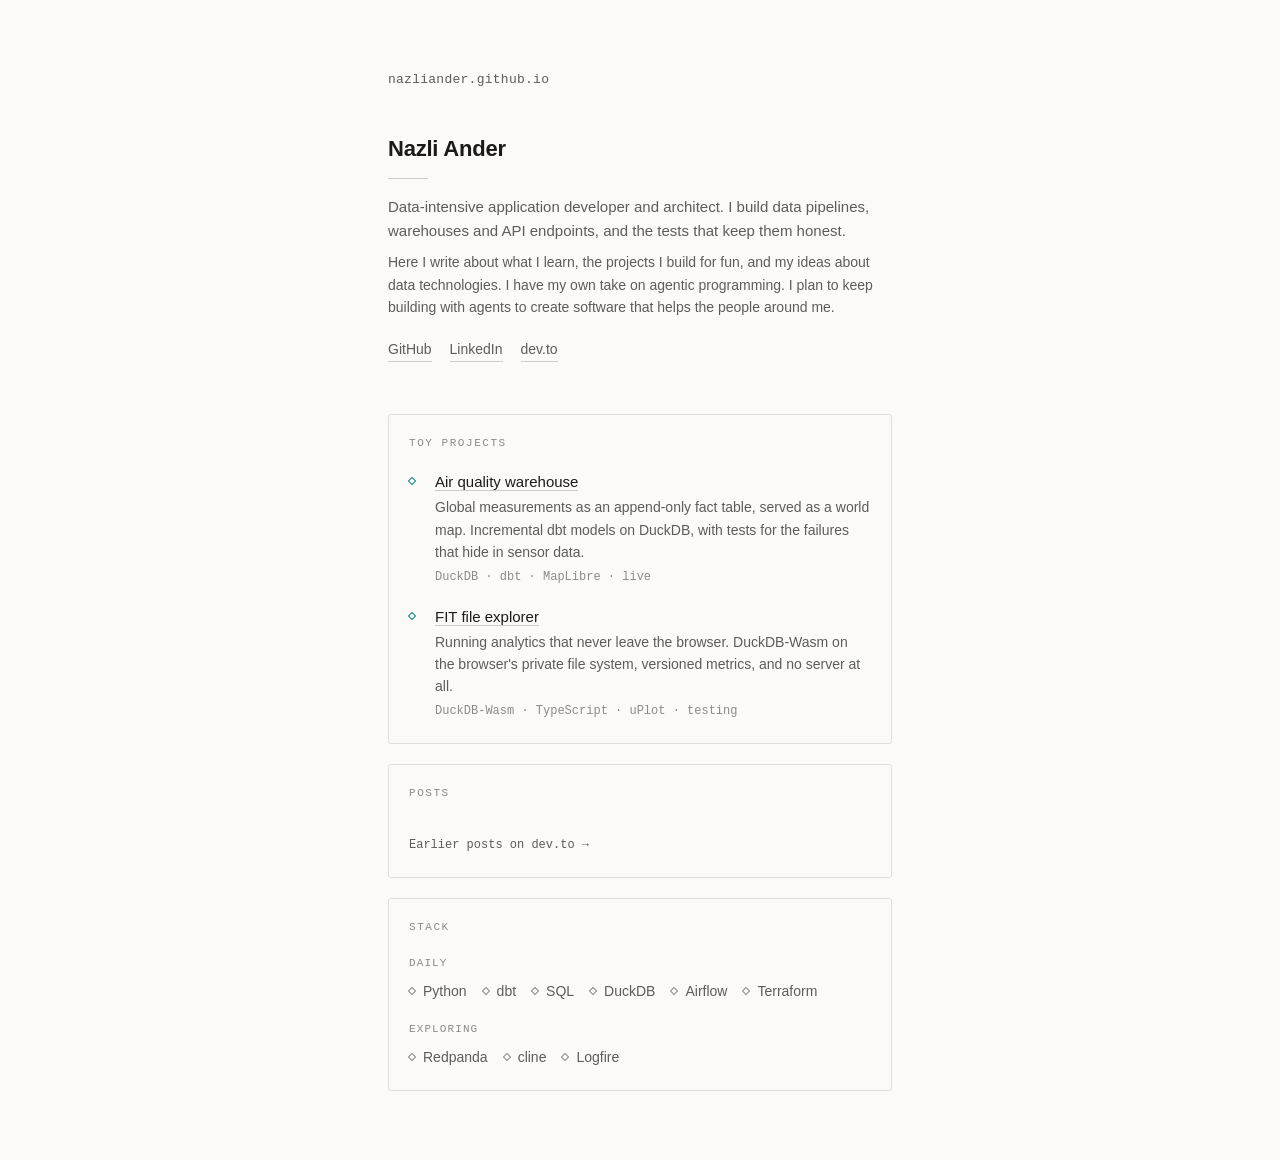
==== index.html @ b226c814 "deploy: site build of 91e447e" ====
<!DOCTYPE html><html lang="en"><head><meta charset="utf-8"><meta name="viewport" content="width=device-width, initial-scale=1"><title>Nazli Ander — data-intensive application developer</title><meta name="description" content="Data-intensive application developer and architect. I build data pipelines, warehouses and API endpoints, and the tests that keep them honest."><link rel="canonical" href="https://nazliander.github.io/"><meta property="og:type" content="profile"><meta property="og:site_name" content="Nazli Ander"><meta property="og:title" content="Nazli Ander — data-intensive application developer"><meta property="og:description" content="Data-intensive application developer and architect. I build data pipelines, warehouses and API endpoints, and the tests that keep them honest."><meta property="og:url" content="https://nazliander.github.io/"><meta property="og:image" content="https://nazliander.github.io/og.png"><meta property="og:image:width" content="1200"><meta property="og:image:height" content="630"><meta property="og:image:alt" content="Nazli Ander, Data-intensive application developer and architect. I build data pipelines, warehouses and API endpoints, and the tests that keep them honest."><meta name="twitter:card" content="summary_large_image"><meta name="twitter:title" content="Nazli Ander — data-intensive application developer"><meta name="twitter:description" content="Data-intensive application developer and architect. I build data pipelines, warehouses and API endpoints, and the tests that keep them honest."><meta name="twitter:image" content="https://nazliander.github.io/og.png"><script type="application/ld+json">{"@context":"https://schema.org","@type":"Person","name":"Nazli Ander","url":"https://nazliander.github.io/","description":"Data-intensive application developer and architect. I build data pipelines, warehouses and API endpoints, and the tests that keep them honest.","sameAs":["https://github.com/nazliander","https://www.linkedin.com/in/nazli-ander-33b428111/","https://dev.to/nazliander"]}</script><script defer src="https://static.cloudflareinsights.com/beacon.min.js" data-cf-beacon="{&quot;token&quot;: &quot;77f7c34b2c5643a896c90a469e544296&quot;}"></script><link rel="icon" type="image/svg+xml" href="/favicon.svg"><style>.fox[data-astro-cid-qw7fvuha]{--fox-cream:#f7f1e6;--fox-dark:#241c15;shape-rendering:crispedges;margin:1.75rem auto 0;display:block}.fox-paw[data-astro-cid-qw7fvuha]{transform-box:fill-box;transform-origin:100% 100%;animation:.82s ease-in-out infinite wave}@keyframes wave{0%,to{transform:rotate(-6deg)}50%{transform:rotate(-34deg)}}@media (prefers-reduced-motion:reduce){.fox-paw[data-astro-cid-qw7fvuha]{animation:none;transform:rotate(-28deg)}}
:root{color-scheme:light dark;--mono:ui-monospace, SFMono-Regular, "SF Mono", Menlo, Consolas, monospace;--sans:-apple-system, BlinkMacSystemFont, "Segoe UI", Inter, Helvetica, Arial, sans-serif;--bg:#fbfaf8;--fg:#1a1a1a;--fg-dim:#5c5c5c;--fg-faint:#8a8a8a;--hairline:#e0ded9;--hairline-strong:#cfccc5;--work:#0f8a7e;--writing:#7a5cc4;--stack:#8a8a8a;--ok:#2ea043;--fox:#e8792b;--measure:34rem}@media (prefers-color-scheme:dark){:root{--bg:#111110;--fg:#ececea;--fg-dim:#a3a09a;--fg-faint:#6f6c67;--hairline:#2a2927;--hairline-strong:#3d3b38;--work:#3fd0bd;--writing:#b49bf0;--stack:#7e7b76;--ok:#3fb950;--fox:#ff9448}}*,:before,:after{box-sizing:border-box}body{background:var(--bg);color:var(--fg);font-family:var(--sans);-webkit-font-smoothing:antialiased;margin:0;font-size:15px;line-height:1.6}a{color:inherit;border-bottom:1px solid var(--hairline-strong);text-decoration:none}a:hover{border-bottom-color:currentColor}a:focus-visible{outline:2px solid var(--work);outline-offset:3px;border-radius:2px}.page{max-width:var(--measure);margin:0 auto;padding-block:4.5rem 3rem;padding-inline:1.25rem}.domain{font-family:var(--mono);letter-spacing:.02em;color:var(--fg-dim);cursor:pointer;background:0 0;border:0;margin:0 0 2.75rem;padding:0;font-size:.8125rem;display:block}.domain:hover{color:var(--fg)}.domain:focus-visible{outline:2px solid var(--fox);outline-offset:4px;border-radius:2px}.name{letter-spacing:-.01em;margin:0 0 .375rem;font-size:1.375rem;font-weight:600}.rule{background:var(--hairline-strong);border:0;width:2.5rem;height:1px;margin:.75rem 0 1rem}.tagline{color:var(--fg-dim);margin:0 0 1rem}.intro{color:var(--fg-dim);margin:-.5rem 0 1.25rem;font-size:.875rem}.links{flex-wrap:wrap;gap:1.125rem;margin:0 0 3.25rem;font-size:.875rem;display:flex}.links a{color:var(--fg-dim)}.links a:hover{color:var(--fg)}.section{border:1px solid var(--hairline);border-radius:3px;margin-bottom:1.25rem;padding:1.25rem 1.25rem 1.35rem}.section h2{font-family:var(--mono);letter-spacing:.14em;text-transform:uppercase;color:var(--fg-faint);flex-wrap:wrap;justify-content:space-between;align-items:baseline;gap:.375rem 1rem;margin:0 0 1.125rem;font-size:.6875rem;font-weight:500;display:flex}.note{font-family:var(--mono);letter-spacing:.04em;text-transform:none;color:var(--fg-faint);font-size:.6875rem}.items{gap:1.125rem;margin:0;padding:0;list-style:none;display:grid}.items.tight{gap:.625rem}.item{grid-template-columns:.875rem 1fr;align-items:start;column-gap:.75rem;display:grid}.bullet{border:1px solid var(--hue);width:6px;height:6px;margin-top:.5rem;transform:rotate(45deg)}.item-title{font-weight:500}.item-summary{color:var(--fg-dim);margin-top:.125rem;font-size:.875rem}.item-meta{font-family:var(--mono);color:var(--fg-faint);margin-top:.25rem;font-size:.75rem}.date{font-family:var(--mono);color:var(--fg-faint);font-size:.75rem}.writing-row{flex-wrap:wrap;align-items:baseline;gap:.625rem;display:flex}.stack-group+.stack-group{margin-top:1.125rem}.stack-label{font-family:var(--mono);letter-spacing:.1em;text-transform:uppercase;color:var(--fg-faint);margin:0 0 .5rem;font-size:.6875rem}.stack-list{flex-wrap:wrap;gap:.5rem 1rem;margin:0;padding:0;font-size:.875rem;list-style:none;display:flex}.stack-list li{color:var(--fg-dim);align-items:center;gap:.5rem;display:flex}.more{font-family:var(--mono);color:var(--fg-dim);border:0;margin-top:1rem;font-size:.75rem;display:inline-block}.more:hover{color:var(--fg)}.empty{color:var(--fg-faint);font-size:.875rem;font-style:italic}.footer{font-family:var(--mono);color:var(--fg-faint);align-items:center;gap:.5rem;margin-top:2.25rem;font-size:.75rem;display:flex}.dot{background:var(--ok);border-radius:50%;flex:none;width:7px;height:7px}.dot.warn{background:var(--fox)}@media (width<=420px){.page{padding-block:3rem 2.5rem}}
</style></head><body><main class="page"><button id="domain" class="domain" type="button" aria-expanded="false" aria-controls="fox">nazliander.github.io</button><h1 class="name">Nazli Ander</h1><hr class="rule"><p class="tagline">Data-intensive application developer and architect. I build data pipelines, warehouses and API endpoints, and the tests that keep them honest.</p><p class="intro">Here I write about what I learn, the projects I build for fun, and my ideas about data technologies. I have my own take on agentic programming. I plan to keep building with agents to create software that helps the people around me.</p><nav class="links"><a href="https://github.com/nazliander">GitHub</a><a href="https://www.linkedin.com/in/nazli-ander-33b428111/">LinkedIn</a><a href="https://dev.to/nazliander">dev.to</a></nav><section class="section"><h2>Toy projects</h2><ul class="items"><li class="item"><span class="bullet" style="--hue: var(--work)"></span><div><div class="item-title"><a href="/work/airquality/">Air quality warehouse</a></div><div class="item-summary">Global measurements as an append-only fact table, served as a world map. Incremental dbt models on DuckDB, with tests for the failures that hide in sensor data.</div><div class="item-meta">DuckDB · dbt · MapLibre · live</div></div></li><li class="item"><span class="bullet" style="--hue: var(--work)"></span><div><div class="item-title"><a href="/work/fit-file-explorer/">FIT file explorer</a></div><div class="item-summary">Running analytics that never leave the browser. DuckDB-Wasm on the browser&#39;s private file system, versioned metrics, and no server at all.</div><div class="item-meta">DuckDB-Wasm · TypeScript · uPlot · testing</div></div></li></ul></section><section class="section"><h2>Posts</h2><a class="more" href="/writing/">Earlier posts on dev.to →</a></section><section class="section"><h2>Stack</h2><div class="stack-group"><p class="stack-label">Daily</p><ul class="stack-list"><li><span class="bullet" style="--hue: var(--stack); margin-top: 0"></span>Python</li><li><span class="bullet" style="--hue: var(--stack); margin-top: 0"></span>dbt</li><li><span class="bullet" style="--hue: var(--stack); margin-top: 0"></span>SQL</li><li><span class="bullet" style="--hue: var(--stack); margin-top: 0"></span>DuckDB</li><li><span class="bullet" style="--hue: var(--stack); margin-top: 0"></span>Airflow</li><li><span class="bullet" style="--hue: var(--stack); margin-top: 0"></span>Terraform</li></ul></div><div class="stack-group"><p class="stack-label">Exploring</p><ul class="stack-list"><li><span class="bullet" style="--hue: var(--stack); margin-top: 0"></span>Redpanda</li><li><span class="bullet" style="--hue: var(--stack); margin-top: 0"></span>cline</li><li><span class="bullet" style="--hue: var(--stack); margin-top: 0"></span>Logfire</li></ul></div></section><div id="fox" hidden><svg class="fox" viewBox="0 0 75 65" width="150" height="130" role="img" aria-label="A small pixel fox waves." data-astro-cid-qw7fvuha><rect x="10" y="0" width="5" height="5" fill="var(--fox)" data-astro-cid-qw7fvuha></rect><rect x="15" y="0" width="5" height="5" fill="var(--fox)" data-astro-cid-qw7fvuha></rect><rect x="40" y="0" width="5" height="5" fill="var(--fox)" data-astro-cid-qw7fvuha></rect><rect x="45" y="0" width="5" height="5" fill="var(--fox)" data-astro-cid-qw7fvuha></rect><rect x="10" y="5" width="5" height="5" fill="var(--fox)" data-astro-cid-qw7fvuha></rect><rect x="15" y="5" width="5" height="5" fill="var(--fox-cream)" data-astro-cid-qw7fvuha></rect><rect x="20" y="5" width="5" height="5" fill="var(--fox)" data-astro-cid-qw7fvuha></rect><rect x="35" y="5" width="5" height="5" fill="var(--fox)" data-astro-cid-qw7fvuha></rect><rect x="40" y="5" width="5" height="5" fill="var(--fox-cream)" data-astro-cid-qw7fvuha></rect><rect x="45" y="5" width="5" height="5" fill="var(--fox)" data-astro-cid-qw7fvuha></rect><rect x="10" y="10" width="5" height="5" fill="var(--fox)" data-astro-cid-qw7fvuha></rect><rect x="15" y="10" width="5" height="5" fill="var(--fox)" data-astro-cid-qw7fvuha></rect><rect x="20" y="10" width="5" height="5" fill="var(--fox)" data-astro-cid-qw7fvuha></rect><rect x="25" y="10" width="5" height="5" fill="var(--fox)" data-astro-cid-qw7fvuha></rect><rect x="30" y="10" width="5" height="5" fill="var(--fox)" data-astro-cid-qw7fvuha></rect><rect x="35" y="10" width="5" height="5" fill="var(--fox)" data-astro-cid-qw7fvuha></rect><rect x="40" y="10" width="5" height="5" fill="var(--fox)" data-astro-cid-qw7fvuha></rect><rect x="45" y="10" width="5" height="5" fill="var(--fox)" data-astro-cid-qw7fvuha></rect><rect x="10" y="15" width="5" height="5" fill="var(--fox)" data-astro-cid-qw7fvuha></rect><rect x="15" y="15" width="5" height="5" fill="var(--fox-dark)" data-astro-cid-qw7fvuha></rect><rect x="20" y="15" width="5" height="5" fill="var(--fox)" data-astro-cid-qw7fvuha></rect><rect x="25" y="15" width="5" height="5" fill="var(--fox)" data-astro-cid-qw7fvuha></rect><rect x="30" y="15" width="5" height="5" fill="var(--fox)" data-astro-cid-qw7fvuha></rect><rect x="35" y="15" width="5" height="5" fill="var(--fox)" data-astro-cid-qw7fvuha></rect><rect x="40" y="15" width="5" height="5" fill="var(--fox-dark)" data-astro-cid-qw7fvuha></rect><rect x="45" y="15" width="5" height="5" fill="var(--fox)" data-astro-cid-qw7fvuha></rect><rect x="10" y="20" width="5" height="5" fill="var(--fox)" data-astro-cid-qw7fvuha></rect><rect x="15" y="20" width="5" height="5" fill="var(--fox)" data-astro-cid-qw7fvuha></rect><rect x="20" y="20" width="5" height="5" fill="var(--fox-cream)" data-astro-cid-qw7fvuha></rect><rect x="25" y="20" width="5" height="5" fill="var(--fox-cream)" data-astro-cid-qw7fvuha></rect><rect x="30" y="20" width="5" height="5" fill="var(--fox-cream)" data-astro-cid-qw7fvuha></rect><rect x="35" y="20" width="5" height="5" fill="var(--fox-cream)" data-astro-cid-qw7fvuha></rect><rect x="40" y="20" width="5" height="5" fill="var(--fox)" data-astro-cid-qw7fvuha></rect><rect x="45" y="20" width="5" height="5" fill="var(--fox)" data-astro-cid-qw7fvuha></rect><rect x="15" y="25" width="5" height="5" fill="var(--fox)" data-astro-cid-qw7fvuha></rect><rect x="20" y="25" width="5" height="5" fill="var(--fox-cream)" data-astro-cid-qw7fvuha></rect><rect x="25" y="25" width="5" height="5" fill="var(--fox-dark)" data-astro-cid-qw7fvuha></rect><rect x="30" y="25" width="5" height="5" fill="var(--fox-dark)" data-astro-cid-qw7fvuha></rect><rect x="35" y="25" width="5" height="5" fill="var(--fox-cream)" data-astro-cid-qw7fvuha></rect><rect x="40" y="25" width="5" height="5" fill="var(--fox)" data-astro-cid-qw7fvuha></rect><rect x="15" y="30" width="5" height="5" fill="var(--fox)" data-astro-cid-qw7fvuha></rect><rect x="20" y="30" width="5" height="5" fill="var(--fox)" data-astro-cid-qw7fvuha></rect><rect x="25" y="30" width="5" height="5" fill="var(--fox-cream)" data-astro-cid-qw7fvuha></rect><rect x="30" y="30" width="5" height="5" fill="var(--fox-cream)" data-astro-cid-qw7fvuha></rect><rect x="35" y="30" width="5" height="5" fill="var(--fox)" data-astro-cid-qw7fvuha></rect><rect x="40" y="30" width="5" height="5" fill="var(--fox)" data-astro-cid-qw7fvuha></rect><rect x="10" y="35" width="5" height="5" fill="var(--fox)" data-astro-cid-qw7fvuha></rect><rect x="15" y="35" width="5" height="5" fill="var(--fox)" data-astro-cid-qw7fvuha></rect><rect x="20" y="35" width="5" height="5" fill="var(--fox)" data-astro-cid-qw7fvuha></rect><rect x="25" y="35" width="5" height="5" fill="var(--fox)" data-astro-cid-qw7fvuha></rect><rect x="30" y="35" width="5" height="5" fill="var(--fox)" data-astro-cid-qw7fvuha></rect><rect x="35" y="35" width="5" height="5" fill="var(--fox)" data-astro-cid-qw7fvuha></rect><rect x="40" y="35" width="5" height="5" fill="var(--fox)" data-astro-cid-qw7fvuha></rect><rect x="45" y="35" width="5" height="5" fill="var(--fox)" data-astro-cid-qw7fvuha></rect><rect x="55" y="35" width="5" height="5" fill="var(--fox-cream)" data-astro-cid-qw7fvuha></rect><rect x="10" y="40" width="5" height="5" fill="var(--fox)" data-astro-cid-qw7fvuha></rect><rect x="15" y="40" width="5" height="5" fill="var(--fox)" data-astro-cid-qw7fvuha></rect><rect x="20" y="40" width="5" height="5" fill="var(--fox-cream)" data-astro-cid-qw7fvuha></rect><rect x="25" y="40" width="5" height="5" fill="var(--fox-cream)" data-astro-cid-qw7fvuha></rect><rect x="30" y="40" width="5" height="5" fill="var(--fox-cream)" data-astro-cid-qw7fvuha></rect><rect x="35" y="40" width="5" height="5" fill="var(--fox-cream)" data-astro-cid-qw7fvuha></rect><rect x="40" y="40" width="5" height="5" fill="var(--fox)" data-astro-cid-qw7fvuha></rect><rect x="45" y="40" width="5" height="5" fill="var(--fox)" data-astro-cid-qw7fvuha></rect><rect x="55" y="40" width="5" height="5" fill="var(--fox)" data-astro-cid-qw7fvuha></rect><rect x="10" y="45" width="5" height="5" fill="var(--fox)" data-astro-cid-qw7fvuha></rect><rect x="15" y="45" width="5" height="5" fill="var(--fox)" data-astro-cid-qw7fvuha></rect><rect x="20" y="45" width="5" height="5" fill="var(--fox-cream)" data-astro-cid-qw7fvuha></rect><rect x="25" y="45" width="5" height="5" fill="var(--fox-cream)" data-astro-cid-qw7fvuha></rect><rect x="30" y="45" width="5" height="5" fill="var(--fox-cream)" data-astro-cid-qw7fvuha></rect><rect x="35" y="45" width="5" height="5" fill="var(--fox-cream)" data-astro-cid-qw7fvuha></rect><rect x="40" y="45" width="5" height="5" fill="var(--fox)" data-astro-cid-qw7fvuha></rect><rect x="45" y="45" width="5" height="5" fill="var(--fox)" data-astro-cid-qw7fvuha></rect><rect x="55" y="45" width="5" height="5" fill="var(--fox)" data-astro-cid-qw7fvuha></rect><rect x="10" y="50" width="5" height="5" fill="var(--fox)" data-astro-cid-qw7fvuha></rect><rect x="15" y="50" width="5" height="5" fill="var(--fox)" data-astro-cid-qw7fvuha></rect><rect x="20" y="50" width="5" height="5" fill="var(--fox-cream)" data-astro-cid-qw7fvuha></rect><rect x="25" y="50" width="5" height="5" fill="var(--fox-cream)" data-astro-cid-qw7fvuha></rect><rect x="30" y="50" width="5" height="5" fill="var(--fox-cream)" data-astro-cid-qw7fvuha></rect><rect x="35" y="50" width="5" height="5" fill="var(--fox-cream)" data-astro-cid-qw7fvuha></rect><rect x="40" y="50" width="5" height="5" fill="var(--fox)" data-astro-cid-qw7fvuha></rect><rect x="45" y="50" width="5" height="5" fill="var(--fox)" data-astro-cid-qw7fvuha></rect><rect x="50" y="50" width="5" height="5" fill="var(--fox)" data-astro-cid-qw7fvuha></rect><rect x="55" y="50" width="5" height="5" fill="var(--fox)" data-astro-cid-qw7fvuha></rect><rect x="10" y="55" width="5" height="5" fill="var(--fox)" data-astro-cid-qw7fvuha></rect><rect x="15" y="55" width="5" height="5" fill="var(--fox)" data-astro-cid-qw7fvuha></rect><rect x="20" y="55" width="5" height="5" fill="var(--fox)" data-astro-cid-qw7fvuha></rect><rect x="25" y="55" width="5" height="5" fill="var(--fox)" data-astro-cid-qw7fvuha></rect><rect x="30" y="55" width="5" height="5" fill="var(--fox)" data-astro-cid-qw7fvuha></rect><rect x="35" y="55" width="5" height="5" fill="var(--fox)" data-astro-cid-qw7fvuha></rect><rect x="40" y="55" width="5" height="5" fill="var(--fox)" data-astro-cid-qw7fvuha></rect><rect x="45" y="55" width="5" height="5" fill="var(--fox)" data-astro-cid-qw7fvuha></rect><rect x="10" y="60" width="5" height="5" fill="var(--fox-cream)" data-astro-cid-qw7fvuha></rect><rect x="15" y="60" width="5" height="5" fill="var(--fox-cream)" data-astro-cid-qw7fvuha></rect><rect x="20" y="60" width="5" height="5" fill="var(--fox)" data-astro-cid-qw7fvuha></rect><rect x="25" y="60" width="5" height="5" fill="var(--fox)" data-astro-cid-qw7fvuha></rect><rect x="30" y="60" width="5" height="5" fill="var(--fox)" data-astro-cid-qw7fvuha></rect><rect x="35" y="60" width="5" height="5" fill="var(--fox)" data-astro-cid-qw7fvuha></rect><rect x="40" y="60" width="5" height="5" fill="var(--fox-cream)" data-astro-cid-qw7fvuha></rect><rect x="45" y="60" width="5" height="5" fill="var(--fox-cream)" data-astro-cid-qw7fvuha></rect><g class="fox-paw" data-astro-cid-qw7fvuha><rect x="5" y="30" width="5" height="5" fill="var(--fox)" data-astro-cid-qw7fvuha></rect><rect x="0" y="35" width="5" height="5" fill="var(--fox)" data-astro-cid-qw7fvuha></rect><rect x="5" y="35" width="5" height="5" fill="var(--fox)" data-astro-cid-qw7fvuha></rect><rect x="5" y="40" width="5" height="5" fill="var(--fox)" data-astro-cid-qw7fvuha></rect></g></svg></div></main><script type="module">var e=document.getElementById(`domain`),t=document.getElementById(`fox`);e?.addEventListener(`click`,()=>{let n=!t.hidden;t.hidden=n,e.setAttribute(`aria-expanded`,String(!n)),n||t.scrollIntoView({behavior:`smooth`,block:`nearest`})});</script></body></html>
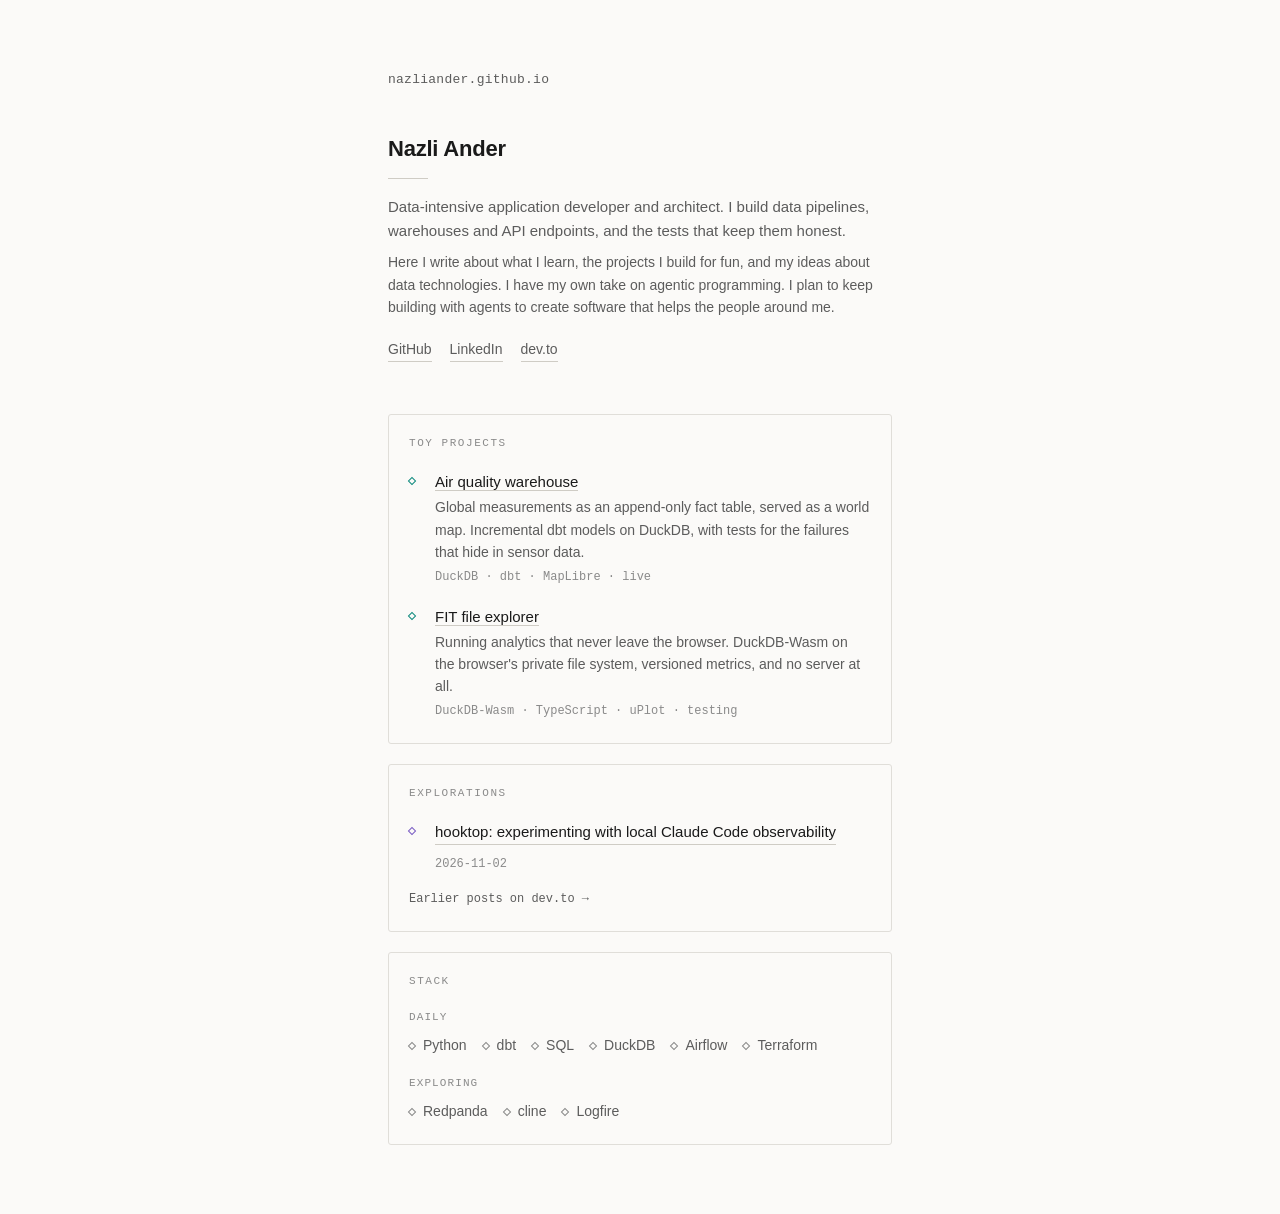
==== commit 40f81fa1: "deploy: site build of 2af90f9" ====
--- a/index.html
+++ b/index.html
@@ -1,3 +1,3 @@
 <!DOCTYPE html><html lang="en"><head><meta charset="utf-8"><meta name="viewport" content="width=device-width, initial-scale=1"><title>Nazli Ander — data-intensive application developer</title><meta name="description" content="Data-intensive application developer and architect. I build data pipelines, warehouses and API endpoints, and the tests that keep them honest."><link rel="canonical" href="https://nazliander.github.io/"><meta property="og:type" content="profile"><meta property="og:site_name" content="Nazli Ander"><meta property="og:title" content="Nazli Ander — data-intensive application developer"><meta property="og:description" content="Data-intensive application developer and architect. I build data pipelines, warehouses and API endpoints, and the tests that keep them honest."><meta property="og:url" content="https://nazliander.github.io/"><meta property="og:image" content="https://nazliander.github.io/og.png"><meta property="og:image:width" content="1200"><meta property="og:image:height" content="630"><meta property="og:image:alt" content="Nazli Ander, Data-intensive application developer and architect. I build data pipelines, warehouses and API endpoints, and the tests that keep them honest."><meta name="twitter:card" content="summary_large_image"><meta name="twitter:title" content="Nazli Ander — data-intensive application developer"><meta name="twitter:description" content="Data-intensive application developer and architect. I build data pipelines, warehouses and API endpoints, and the tests that keep them honest."><meta name="twitter:image" content="https://nazliander.github.io/og.png"><script type="application/ld+json">{"@context":"https://schema.org","@type":"Person","name":"Nazli Ander","url":"https://nazliander.github.io/","description":"Data-intensive application developer and architect. I build data pipelines, warehouses and API endpoints, and the tests that keep them honest.","sameAs":["https://github.com/nazliander","https://www.linkedin.com/in/nazli-ander-33b428111/","https://dev.to/nazliander"]}</script><script defer src="https://static.cloudflareinsights.com/beacon.min.js" data-cf-beacon="{&quot;token&quot;: &quot;77f7c34b2c5643a896c90a469e544296&quot;}"></script><link rel="icon" type="image/svg+xml" href="/favicon.svg"><style>.fox[data-astro-cid-qw7fvuha]{--fox-cream:#f7f1e6;--fox-dark:#241c15;shape-rendering:crispedges;margin:1.75rem auto 0;display:block}.fox-paw[data-astro-cid-qw7fvuha]{transform-box:fill-box;transform-origin:100% 100%;animation:.82s ease-in-out infinite wave}@keyframes wave{0%,to{transform:rotate(-6deg)}50%{transform:rotate(-34deg)}}@media (prefers-reduced-motion:reduce){.fox-paw[data-astro-cid-qw7fvuha]{animation:none;transform:rotate(-28deg)}}
 :root{color-scheme:light dark;--mono:ui-monospace, SFMono-Regular, "SF Mono", Menlo, Consolas, monospace;--sans:-apple-system, BlinkMacSystemFont, "Segoe UI", Inter, Helvetica, Arial, sans-serif;--bg:#fbfaf8;--fg:#1a1a1a;--fg-dim:#5c5c5c;--fg-faint:#8a8a8a;--hairline:#e0ded9;--hairline-strong:#cfccc5;--work:#0f8a7e;--writing:#7a5cc4;--stack:#8a8a8a;--ok:#2ea043;--fox:#e8792b;--measure:34rem}@media (prefers-color-scheme:dark){:root{--bg:#111110;--fg:#ececea;--fg-dim:#a3a09a;--fg-faint:#6f6c67;--hairline:#2a2927;--hairline-strong:#3d3b38;--work:#3fd0bd;--writing:#b49bf0;--stack:#7e7b76;--ok:#3fb950;--fox:#ff9448}}*,:before,:after{box-sizing:border-box}body{background:var(--bg);color:var(--fg);font-family:var(--sans);-webkit-font-smoothing:antialiased;margin:0;font-size:15px;line-height:1.6}a{color:inherit;border-bottom:1px solid var(--hairline-strong);text-decoration:none}a:hover{border-bottom-color:currentColor}a:focus-visible{outline:2px solid var(--work);outline-offset:3px;border-radius:2px}.page{max-width:var(--measure);margin:0 auto;padding-block:4.5rem 3rem;padding-inline:1.25rem}.domain{font-family:var(--mono);letter-spacing:.02em;color:var(--fg-dim);cursor:pointer;background:0 0;border:0;margin:0 0 2.75rem;padding:0;font-size:.8125rem;display:block}.domain:hover{color:var(--fg)}.domain:focus-visible{outline:2px solid var(--fox);outline-offset:4px;border-radius:2px}.name{letter-spacing:-.01em;margin:0 0 .375rem;font-size:1.375rem;font-weight:600}.rule{background:var(--hairline-strong);border:0;width:2.5rem;height:1px;margin:.75rem 0 1rem}.tagline{color:var(--fg-dim);margin:0 0 1rem}.intro{color:var(--fg-dim);margin:-.5rem 0 1.25rem;font-size:.875rem}.links{flex-wrap:wrap;gap:1.125rem;margin:0 0 3.25rem;font-size:.875rem;display:flex}.links a{color:var(--fg-dim)}.links a:hover{color:var(--fg)}.section{border:1px solid var(--hairline);border-radius:3px;margin-bottom:1.25rem;padding:1.25rem 1.25rem 1.35rem}.section h2{font-family:var(--mono);letter-spacing:.14em;text-transform:uppercase;color:var(--fg-faint);flex-wrap:wrap;justify-content:space-between;align-items:baseline;gap:.375rem 1rem;margin:0 0 1.125rem;font-size:.6875rem;font-weight:500;display:flex}.note{font-family:var(--mono);letter-spacing:.04em;text-transform:none;color:var(--fg-faint);font-size:.6875rem}.items{gap:1.125rem;margin:0;padding:0;list-style:none;display:grid}.items.tight{gap:.625rem}.item{grid-template-columns:.875rem 1fr;align-items:start;column-gap:.75rem;display:grid}.bullet{border:1px solid var(--hue);width:6px;height:6px;margin-top:.5rem;transform:rotate(45deg)}.item-title{font-weight:500}.item-summary{color:var(--fg-dim);margin-top:.125rem;font-size:.875rem}.item-meta{font-family:var(--mono);color:var(--fg-faint);margin-top:.25rem;font-size:.75rem}.date{font-family:var(--mono);color:var(--fg-faint);font-size:.75rem}.writing-row{flex-wrap:wrap;align-items:baseline;gap:.625rem;display:flex}.stack-group+.stack-group{margin-top:1.125rem}.stack-label{font-family:var(--mono);letter-spacing:.1em;text-transform:uppercase;color:var(--fg-faint);margin:0 0 .5rem;font-size:.6875rem}.stack-list{flex-wrap:wrap;gap:.5rem 1rem;margin:0;padding:0;font-size:.875rem;list-style:none;display:flex}.stack-list li{color:var(--fg-dim);align-items:center;gap:.5rem;display:flex}.more{font-family:var(--mono);color:var(--fg-dim);border:0;margin-top:1rem;font-size:.75rem;display:inline-block}.more:hover{color:var(--fg)}.empty{color:var(--fg-faint);font-size:.875rem;font-style:italic}.footer{font-family:var(--mono);color:var(--fg-faint);align-items:center;gap:.5rem;margin-top:2.25rem;font-size:.75rem;display:flex}.dot{background:var(--ok);border-radius:50%;flex:none;width:7px;height:7px}.dot.warn{background:var(--fox)}@media (width<=420px){.page{padding-block:3rem 2.5rem}}
-</style></head><body><main class="page"><button id="domain" class="domain" type="button" aria-expanded="false" aria-controls="fox">nazliander.github.io</button><h1 class="name">Nazli Ander</h1><hr class="rule"><p class="tagline">Data-intensive application developer and architect. I build data pipelines, warehouses and API endpoints, and the tests that keep them honest.</p><p class="intro">Here I write about what I learn, the projects I build for fun, and my ideas about data technologies. I have my own take on agentic programming. I plan to keep building with agents to create software that helps the people around me.</p><nav class="links"><a href="https://github.com/nazliander">GitHub</a><a href="https://www.linkedin.com/in/nazli-ander-33b428111/">LinkedIn</a><a href="https://dev.to/nazliander">dev.to</a></nav><section class="section"><h2>Toy projects</h2><ul class="items"><li class="item"><span class="bullet" style="--hue: var(--work)"></span><div><div class="item-title"><a href="/work/airquality/">Air quality warehouse</a></div><div class="item-summary">Global measurements as an append-only fact table, served as a world map. Incremental dbt models on DuckDB, with tests for the failures that hide in sensor data.</div><div class="item-meta">DuckDB · dbt · MapLibre · live</div></div></li><li class="item"><span class="bullet" style="--hue: var(--work)"></span><div><div class="item-title"><a href="/work/fit-file-explorer/">FIT file explorer</a></div><div class="item-summary">Running analytics that never leave the browser. DuckDB-Wasm on the browser&#39;s private file system, versioned metrics, and no server at all.</div><div class="item-meta">DuckDB-Wasm · TypeScript · uPlot · testing</div></div></li></ul></section><section class="section"><h2>Posts</h2><a class="more" href="/writing/">Earlier posts on dev.to →</a></section><section class="section"><h2>Stack</h2><div class="stack-group"><p class="stack-label">Daily</p><ul class="stack-list"><li><span class="bullet" style="--hue: var(--stack); margin-top: 0"></span>Python</li><li><span class="bullet" style="--hue: var(--stack); margin-top: 0"></span>dbt</li><li><span class="bullet" style="--hue: var(--stack); margin-top: 0"></span>SQL</li><li><span class="bullet" style="--hue: var(--stack); margin-top: 0"></span>DuckDB</li><li><span class="bullet" style="--hue: var(--stack); margin-top: 0"></span>Airflow</li><li><span class="bullet" style="--hue: var(--stack); margin-top: 0"></span>Terraform</li></ul></div><div class="stack-group"><p class="stack-label">Exploring</p><ul class="stack-list"><li><span class="bullet" style="--hue: var(--stack); margin-top: 0"></span>Redpanda</li><li><span class="bullet" style="--hue: var(--stack); margin-top: 0"></span>cline</li><li><span class="bullet" style="--hue: var(--stack); margin-top: 0"></span>Logfire</li></ul></div></section><div id="fox" hidden><svg class="fox" viewBox="0 0 75 65" width="150" height="130" role="img" aria-label="A small pixel fox waves." data-astro-cid-qw7fvuha><rect x="10" y="0" width="5" height="5" fill="var(--fox)" data-astro-cid-qw7fvuha></rect><rect x="15" y="0" width="5" height="5" fill="var(--fox)" data-astro-cid-qw7fvuha></rect><rect x="40" y="0" width="5" height="5" fill="var(--fox)" data-astro-cid-qw7fvuha></rect><rect x="45" y="0" width="5" height="5" fill="var(--fox)" data-astro-cid-qw7fvuha></rect><rect x="10" y="5" width="5" height="5" fill="var(--fox)" data-astro-cid-qw7fvuha></rect><rect x="15" y="5" width="5" height="5" fill="var(--fox-cream)" data-astro-cid-qw7fvuha></rect><rect x="20" y="5" width="5" height="5" fill="var(--fox)" data-astro-cid-qw7fvuha></rect><rect x="35" y="5" width="5" height="5" fill="var(--fox)" data-astro-cid-qw7fvuha></rect><rect x="40" y="5" width="5" height="5" fill="var(--fox-cream)" data-astro-cid-qw7fvuha></rect><rect x="45" y="5" width="5" height="5" fill="var(--fox)" data-astro-cid-qw7fvuha></rect><rect x="10" y="10" width="5" height="5" fill="var(--fox)" data-astro-cid-qw7fvuha></rect><rect x="15" y="10" width="5" height="5" fill="var(--fox)" data-astro-cid-qw7fvuha></rect><rect x="20" y="10" width="5" height="5" fill="var(--fox)" data-astro-cid-qw7fvuha></rect><rect x="25" y="10" width="5" height="5" fill="var(--fox)" data-astro-cid-qw7fvuha></rect><rect x="30" y="10" width="5" height="5" fill="var(--fox)" data-astro-cid-qw7fvuha></rect><rect x="35" y="10" width="5" height="5" fill="var(--fox)" data-astro-cid-qw7fvuha></rect><rect x="40" y="10" width="5" height="5" fill="var(--fox)" data-astro-cid-qw7fvuha></rect><rect x="45" y="10" width="5" height="5" fill="var(--fox)" data-astro-cid-qw7fvuha></rect><rect x="10" y="15" width="5" height="5" fill="var(--fox)" data-astro-cid-qw7fvuha></rect><rect x="15" y="15" width="5" height="5" fill="var(--fox-dark)" data-astro-cid-qw7fvuha></rect><rect x="20" y="15" width="5" height="5" fill="var(--fox)" data-astro-cid-qw7fvuha></rect><rect x="25" y="15" width="5" height="5" fill="var(--fox)" data-astro-cid-qw7fvuha></rect><rect x="30" y="15" width="5" height="5" fill="var(--fox)" data-astro-cid-qw7fvuha></rect><rect x="35" y="15" width="5" height="5" fill="var(--fox)" data-astro-cid-qw7fvuha></rect><rect x="40" y="15" width="5" height="5" fill="var(--fox-dark)" data-astro-cid-qw7fvuha></rect><rect x="45" y="15" width="5" height="5" fill="var(--fox)" data-astro-cid-qw7fvuha></rect><rect x="10" y="20" width="5" height="5" fill="var(--fox)" data-astro-cid-qw7fvuha></rect><rect x="15" y="20" width="5" height="5" fill="var(--fox)" data-astro-cid-qw7fvuha></rect><rect x="20" y="20" width="5" height="5" fill="var(--fox-cream)" data-astro-cid-qw7fvuha></rect><rect x="25" y="20" width="5" height="5" fill="var(--fox-cream)" data-astro-cid-qw7fvuha></rect><rect x="30" y="20" width="5" height="5" fill="var(--fox-cream)" data-astro-cid-qw7fvuha></rect><rect x="35" y="20" width="5" height="5" fill="var(--fox-cream)" data-astro-cid-qw7fvuha></rect><rect x="40" y="20" width="5" height="5" fill="var(--fox)" data-astro-cid-qw7fvuha></rect><rect x="45" y="20" width="5" height="5" fill="var(--fox)" data-astro-cid-qw7fvuha></rect><rect x="15" y="25" width="5" height="5" fill="var(--fox)" data-astro-cid-qw7fvuha></rect><rect x="20" y="25" width="5" height="5" fill="var(--fox-cream)" data-astro-cid-qw7fvuha></rect><rect x="25" y="25" width="5" height="5" fill="var(--fox-dark)" data-astro-cid-qw7fvuha></rect><rect x="30" y="25" width="5" height="5" fill="var(--fox-dark)" data-astro-cid-qw7fvuha></rect><rect x="35" y="25" width="5" height="5" fill="var(--fox-cream)" data-astro-cid-qw7fvuha></rect><rect x="40" y="25" width="5" height="5" fill="var(--fox)" data-astro-cid-qw7fvuha></rect><rect x="15" y="30" width="5" height="5" fill="var(--fox)" data-astro-cid-qw7fvuha></rect><rect x="20" y="30" width="5" height="5" fill="var(--fox)" data-astro-cid-qw7fvuha></rect><rect x="25" y="30" width="5" height="5" fill="var(--fox-cream)" data-astro-cid-qw7fvuha></rect><rect x="30" y="30" width="5" height="5" fill="var(--fox-cream)" data-astro-cid-qw7fvuha></rect><rect x="35" y="30" width="5" height="5" fill="var(--fox)" data-astro-cid-qw7fvuha></rect><rect x="40" y="30" width="5" height="5" fill="var(--fox)" data-astro-cid-qw7fvuha></rect><rect x="10" y="35" width="5" height="5" fill="var(--fox)" data-astro-cid-qw7fvuha></rect><rect x="15" y="35" width="5" height="5" fill="var(--fox)" data-astro-cid-qw7fvuha></rect><rect x="20" y="35" width="5" height="5" fill="var(--fox)" data-astro-cid-qw7fvuha></rect><rect x="25" y="35" width="5" height="5" fill="var(--fox)" data-astro-cid-qw7fvuha></rect><rect x="30" y="35" width="5" height="5" fill="var(--fox)" data-astro-cid-qw7fvuha></rect><rect x="35" y="35" width="5" height="5" fill="var(--fox)" data-astro-cid-qw7fvuha></rect><rect x="40" y="35" width="5" height="5" fill="var(--fox)" data-astro-cid-qw7fvuha></rect><rect x="45" y="35" width="5" height="5" fill="var(--fox)" data-astro-cid-qw7fvuha></rect><rect x="55" y="35" width="5" height="5" fill="var(--fox-cream)" data-astro-cid-qw7fvuha></rect><rect x="10" y="40" width="5" height="5" fill="var(--fox)" data-astro-cid-qw7fvuha></rect><rect x="15" y="40" width="5" height="5" fill="var(--fox)" data-astro-cid-qw7fvuha></rect><rect x="20" y="40" width="5" height="5" fill="var(--fox-cream)" data-astro-cid-qw7fvuha></rect><rect x="25" y="40" width="5" height="5" fill="var(--fox-cream)" data-astro-cid-qw7fvuha></rect><rect x="30" y="40" width="5" height="5" fill="var(--fox-cream)" data-astro-cid-qw7fvuha></rect><rect x="35" y="40" width="5" height="5" fill="var(--fox-cream)" data-astro-cid-qw7fvuha></rect><rect x="40" y="40" width="5" height="5" fill="var(--fox)" data-astro-cid-qw7fvuha></rect><rect x="45" y="40" width="5" height="5" fill="var(--fox)" data-astro-cid-qw7fvuha></rect><rect x="55" y="40" width="5" height="5" fill="var(--fox)" data-astro-cid-qw7fvuha></rect><rect x="10" y="45" width="5" height="5" fill="var(--fox)" data-astro-cid-qw7fvuha></rect><rect x="15" y="45" width="5" height="5" fill="var(--fox)" data-astro-cid-qw7fvuha></rect><rect x="20" y="45" width="5" height="5" fill="var(--fox-cream)" data-astro-cid-qw7fvuha></rect><rect x="25" y="45" width="5" height="5" fill="var(--fox-cream)" data-astro-cid-qw7fvuha></rect><rect x="30" y="45" width="5" height="5" fill="var(--fox-cream)" data-astro-cid-qw7fvuha></rect><rect x="35" y="45" width="5" height="5" fill="var(--fox-cream)" data-astro-cid-qw7fvuha></rect><rect x="40" y="45" width="5" height="5" fill="var(--fox)" data-astro-cid-qw7fvuha></rect><rect x="45" y="45" width="5" height="5" fill="var(--fox)" data-astro-cid-qw7fvuha></rect><rect x="55" y="45" width="5" height="5" fill="var(--fox)" data-astro-cid-qw7fvuha></rect><rect x="10" y="50" width="5" height="5" fill="var(--fox)" data-astro-cid-qw7fvuha></rect><rect x="15" y="50" width="5" height="5" fill="var(--fox)" data-astro-cid-qw7fvuha></rect><rect x="20" y="50" width="5" height="5" fill="var(--fox-cream)" data-astro-cid-qw7fvuha></rect><rect x="25" y="50" width="5" height="5" fill="var(--fox-cream)" data-astro-cid-qw7fvuha></rect><rect x="30" y="50" width="5" height="5" fill="var(--fox-cream)" data-astro-cid-qw7fvuha></rect><rect x="35" y="50" width="5" height="5" fill="var(--fox-cream)" data-astro-cid-qw7fvuha></rect><rect x="40" y="50" width="5" height="5" fill="var(--fox)" data-astro-cid-qw7fvuha></rect><rect x="45" y="50" width="5" height="5" fill="var(--fox)" data-astro-cid-qw7fvuha></rect><rect x="50" y="50" width="5" height="5" fill="var(--fox)" data-astro-cid-qw7fvuha></rect><rect x="55" y="50" width="5" height="5" fill="var(--fox)" data-astro-cid-qw7fvuha></rect><rect x="10" y="55" width="5" height="5" fill="var(--fox)" data-astro-cid-qw7fvuha></rect><rect x="15" y="55" width="5" height="5" fill="var(--fox)" data-astro-cid-qw7fvuha></rect><rect x="20" y="55" width="5" height="5" fill="var(--fox)" data-astro-cid-qw7fvuha></rect><rect x="25" y="55" width="5" height="5" fill="var(--fox)" data-astro-cid-qw7fvuha></rect><rect x="30" y="55" width="5" height="5" fill="var(--fox)" data-astro-cid-qw7fvuha></rect><rect x="35" y="55" width="5" height="5" fill="var(--fox)" data-astro-cid-qw7fvuha></rect><rect x="40" y="55" width="5" height="5" fill="var(--fox)" data-astro-cid-qw7fvuha></rect><rect x="45" y="55" width="5" height="5" fill="var(--fox)" data-astro-cid-qw7fvuha></rect><rect x="10" y="60" width="5" height="5" fill="var(--fox-cream)" data-astro-cid-qw7fvuha></rect><rect x="15" y="60" width="5" height="5" fill="var(--fox-cream)" data-astro-cid-qw7fvuha></rect><rect x="20" y="60" width="5" height="5" fill="var(--fox)" data-astro-cid-qw7fvuha></rect><rect x="25" y="60" width="5" height="5" fill="var(--fox)" data-astro-cid-qw7fvuha></rect><rect x="30" y="60" width="5" height="5" fill="var(--fox)" data-astro-cid-qw7fvuha></rect><rect x="35" y="60" width="5" height="5" fill="var(--fox)" data-astro-cid-qw7fvuha></rect><rect x="40" y="60" width="5" height="5" fill="var(--fox-cream)" data-astro-cid-qw7fvuha></rect><rect x="45" y="60" width="5" height="5" fill="var(--fox-cream)" data-astro-cid-qw7fvuha></rect><g class="fox-paw" data-astro-cid-qw7fvuha><rect x="5" y="30" width="5" height="5" fill="var(--fox)" data-astro-cid-qw7fvuha></rect><rect x="0" y="35" width="5" height="5" fill="var(--fox)" data-astro-cid-qw7fvuha></rect><rect x="5" y="35" width="5" height="5" fill="var(--fox)" data-astro-cid-qw7fvuha></rect><rect x="5" y="40" width="5" height="5" fill="var(--fox)" data-astro-cid-qw7fvuha></rect></g></svg></div></main><script type="module">var e=document.getElementById(`domain`),t=document.getElementById(`fox`);e?.addEventListener(`click`,()=>{let n=!t.hidden;t.hidden=n,e.setAttribute(`aria-expanded`,String(!n)),n||t.scrollIntoView({behavior:`smooth`,block:`nearest`})});</script></body></html>+</style></head><body><main class="page"><button id="domain" class="domain" type="button" aria-expanded="false" aria-controls="fox">nazliander.github.io</button><h1 class="name">Nazli Ander</h1><hr class="rule"><p class="tagline">Data-intensive application developer and architect. I build data pipelines, warehouses and API endpoints, and the tests that keep them honest.</p><p class="intro">Here I write about what I learn, the projects I build for fun, and my ideas about data technologies. I have my own take on agentic programming. I plan to keep building with agents to create software that helps the people around me.</p><nav class="links"><a href="https://github.com/nazliander">GitHub</a><a href="https://www.linkedin.com/in/nazli-ander-33b428111/">LinkedIn</a><a href="https://dev.to/nazliander">dev.to</a></nav><section class="section"><h2>Toy projects</h2><ul class="items"><li class="item"><span class="bullet" style="--hue: var(--work)"></span><div><div class="item-title"><a href="/work/airquality/">Air quality warehouse</a></div><div class="item-summary">Global measurements as an append-only fact table, served as a world map. Incremental dbt models on DuckDB, with tests for the failures that hide in sensor data.</div><div class="item-meta">DuckDB · dbt · MapLibre · live</div></div></li><li class="item"><span class="bullet" style="--hue: var(--work)"></span><div><div class="item-title"><a href="/work/fit-file-explorer/">FIT file explorer</a></div><div class="item-summary">Running analytics that never leave the browser. DuckDB-Wasm on the browser&#39;s private file system, versioned metrics, and no server at all.</div><div class="item-meta">DuckDB-Wasm · TypeScript · uPlot · testing</div></div></li></ul></section><section class="section"><h2>Explorations</h2><ul class="items tight"><li class="item"><span class="bullet" style="--hue: var(--writing)"></span><div class="writing-row"><a class="item-title" href="/writing/hooktop-experimenting-local-claude-code-observability/">hooktop: experimenting with local Claude Code observability</a><time class="date" datetime="2026-11-02">2026-11-02</time></div></li></ul><a class="more" href="/writing/">Earlier posts on dev.to →</a></section><section class="section"><h2>Stack</h2><div class="stack-group"><p class="stack-label">Daily</p><ul class="stack-list"><li><span class="bullet" style="--hue: var(--stack); margin-top: 0"></span>Python</li><li><span class="bullet" style="--hue: var(--stack); margin-top: 0"></span>dbt</li><li><span class="bullet" style="--hue: var(--stack); margin-top: 0"></span>SQL</li><li><span class="bullet" style="--hue: var(--stack); margin-top: 0"></span>DuckDB</li><li><span class="bullet" style="--hue: var(--stack); margin-top: 0"></span>Airflow</li><li><span class="bullet" style="--hue: var(--stack); margin-top: 0"></span>Terraform</li></ul></div><div class="stack-group"><p class="stack-label">Exploring</p><ul class="stack-list"><li><span class="bullet" style="--hue: var(--stack); margin-top: 0"></span>Redpanda</li><li><span class="bullet" style="--hue: var(--stack); margin-top: 0"></span>cline</li><li><span class="bullet" style="--hue: var(--stack); margin-top: 0"></span>Logfire</li></ul></div></section><div id="fox" hidden><svg class="fox" viewBox="0 0 75 65" width="150" height="130" role="img" aria-label="A small pixel fox waves." data-astro-cid-qw7fvuha><rect x="10" y="0" width="5" height="5" fill="var(--fox)" data-astro-cid-qw7fvuha></rect><rect x="15" y="0" width="5" height="5" fill="var(--fox)" data-astro-cid-qw7fvuha></rect><rect x="40" y="0" width="5" height="5" fill="var(--fox)" data-astro-cid-qw7fvuha></rect><rect x="45" y="0" width="5" height="5" fill="var(--fox)" data-astro-cid-qw7fvuha></rect><rect x="10" y="5" width="5" height="5" fill="var(--fox)" data-astro-cid-qw7fvuha></rect><rect x="15" y="5" width="5" height="5" fill="var(--fox-cream)" data-astro-cid-qw7fvuha></rect><rect x="20" y="5" width="5" height="5" fill="var(--fox)" data-astro-cid-qw7fvuha></rect><rect x="35" y="5" width="5" height="5" fill="var(--fox)" data-astro-cid-qw7fvuha></rect><rect x="40" y="5" width="5" height="5" fill="var(--fox-cream)" data-astro-cid-qw7fvuha></rect><rect x="45" y="5" width="5" height="5" fill="var(--fox)" data-astro-cid-qw7fvuha></rect><rect x="10" y="10" width="5" height="5" fill="var(--fox)" data-astro-cid-qw7fvuha></rect><rect x="15" y="10" width="5" height="5" fill="var(--fox)" data-astro-cid-qw7fvuha></rect><rect x="20" y="10" width="5" height="5" fill="var(--fox)" data-astro-cid-qw7fvuha></rect><rect x="25" y="10" width="5" height="5" fill="var(--fox)" data-astro-cid-qw7fvuha></rect><rect x="30" y="10" width="5" height="5" fill="var(--fox)" data-astro-cid-qw7fvuha></rect><rect x="35" y="10" width="5" height="5" fill="var(--fox)" data-astro-cid-qw7fvuha></rect><rect x="40" y="10" width="5" height="5" fill="var(--fox)" data-astro-cid-qw7fvuha></rect><rect x="45" y="10" width="5" height="5" fill="var(--fox)" data-astro-cid-qw7fvuha></rect><rect x="10" y="15" width="5" height="5" fill="var(--fox)" data-astro-cid-qw7fvuha></rect><rect x="15" y="15" width="5" height="5" fill="var(--fox-dark)" data-astro-cid-qw7fvuha></rect><rect x="20" y="15" width="5" height="5" fill="var(--fox)" data-astro-cid-qw7fvuha></rect><rect x="25" y="15" width="5" height="5" fill="var(--fox)" data-astro-cid-qw7fvuha></rect><rect x="30" y="15" width="5" height="5" fill="var(--fox)" data-astro-cid-qw7fvuha></rect><rect x="35" y="15" width="5" height="5" fill="var(--fox)" data-astro-cid-qw7fvuha></rect><rect x="40" y="15" width="5" height="5" fill="var(--fox-dark)" data-astro-cid-qw7fvuha></rect><rect x="45" y="15" width="5" height="5" fill="var(--fox)" data-astro-cid-qw7fvuha></rect><rect x="10" y="20" width="5" height="5" fill="var(--fox)" data-astro-cid-qw7fvuha></rect><rect x="15" y="20" width="5" height="5" fill="var(--fox)" data-astro-cid-qw7fvuha></rect><rect x="20" y="20" width="5" height="5" fill="var(--fox-cream)" data-astro-cid-qw7fvuha></rect><rect x="25" y="20" width="5" height="5" fill="var(--fox-cream)" data-astro-cid-qw7fvuha></rect><rect x="30" y="20" width="5" height="5" fill="var(--fox-cream)" data-astro-cid-qw7fvuha></rect><rect x="35" y="20" width="5" height="5" fill="var(--fox-cream)" data-astro-cid-qw7fvuha></rect><rect x="40" y="20" width="5" height="5" fill="var(--fox)" data-astro-cid-qw7fvuha></rect><rect x="45" y="20" width="5" height="5" fill="var(--fox)" data-astro-cid-qw7fvuha></rect><rect x="15" y="25" width="5" height="5" fill="var(--fox)" data-astro-cid-qw7fvuha></rect><rect x="20" y="25" width="5" height="5" fill="var(--fox-cream)" data-astro-cid-qw7fvuha></rect><rect x="25" y="25" width="5" height="5" fill="var(--fox-dark)" data-astro-cid-qw7fvuha></rect><rect x="30" y="25" width="5" height="5" fill="var(--fox-dark)" data-astro-cid-qw7fvuha></rect><rect x="35" y="25" width="5" height="5" fill="var(--fox-cream)" data-astro-cid-qw7fvuha></rect><rect x="40" y="25" width="5" height="5" fill="var(--fox)" data-astro-cid-qw7fvuha></rect><rect x="15" y="30" width="5" height="5" fill="var(--fox)" data-astro-cid-qw7fvuha></rect><rect x="20" y="30" width="5" height="5" fill="var(--fox)" data-astro-cid-qw7fvuha></rect><rect x="25" y="30" width="5" height="5" fill="var(--fox-cream)" data-astro-cid-qw7fvuha></rect><rect x="30" y="30" width="5" height="5" fill="var(--fox-cream)" data-astro-cid-qw7fvuha></rect><rect x="35" y="30" width="5" height="5" fill="var(--fox)" data-astro-cid-qw7fvuha></rect><rect x="40" y="30" width="5" height="5" fill="var(--fox)" data-astro-cid-qw7fvuha></rect><rect x="10" y="35" width="5" height="5" fill="var(--fox)" data-astro-cid-qw7fvuha></rect><rect x="15" y="35" width="5" height="5" fill="var(--fox)" data-astro-cid-qw7fvuha></rect><rect x="20" y="35" width="5" height="5" fill="var(--fox)" data-astro-cid-qw7fvuha></rect><rect x="25" y="35" width="5" height="5" fill="var(--fox)" data-astro-cid-qw7fvuha></rect><rect x="30" y="35" width="5" height="5" fill="var(--fox)" data-astro-cid-qw7fvuha></rect><rect x="35" y="35" width="5" height="5" fill="var(--fox)" data-astro-cid-qw7fvuha></rect><rect x="40" y="35" width="5" height="5" fill="var(--fox)" data-astro-cid-qw7fvuha></rect><rect x="45" y="35" width="5" height="5" fill="var(--fox)" data-astro-cid-qw7fvuha></rect><rect x="55" y="35" width="5" height="5" fill="var(--fox-cream)" data-astro-cid-qw7fvuha></rect><rect x="10" y="40" width="5" height="5" fill="var(--fox)" data-astro-cid-qw7fvuha></rect><rect x="15" y="40" width="5" height="5" fill="var(--fox)" data-astro-cid-qw7fvuha></rect><rect x="20" y="40" width="5" height="5" fill="var(--fox-cream)" data-astro-cid-qw7fvuha></rect><rect x="25" y="40" width="5" height="5" fill="var(--fox-cream)" data-astro-cid-qw7fvuha></rect><rect x="30" y="40" width="5" height="5" fill="var(--fox-cream)" data-astro-cid-qw7fvuha></rect><rect x="35" y="40" width="5" height="5" fill="var(--fox-cream)" data-astro-cid-qw7fvuha></rect><rect x="40" y="40" width="5" height="5" fill="var(--fox)" data-astro-cid-qw7fvuha></rect><rect x="45" y="40" width="5" height="5" fill="var(--fox)" data-astro-cid-qw7fvuha></rect><rect x="55" y="40" width="5" height="5" fill="var(--fox)" data-astro-cid-qw7fvuha></rect><rect x="10" y="45" width="5" height="5" fill="var(--fox)" data-astro-cid-qw7fvuha></rect><rect x="15" y="45" width="5" height="5" fill="var(--fox)" data-astro-cid-qw7fvuha></rect><rect x="20" y="45" width="5" height="5" fill="var(--fox-cream)" data-astro-cid-qw7fvuha></rect><rect x="25" y="45" width="5" height="5" fill="var(--fox-cream)" data-astro-cid-qw7fvuha></rect><rect x="30" y="45" width="5" height="5" fill="var(--fox-cream)" data-astro-cid-qw7fvuha></rect><rect x="35" y="45" width="5" height="5" fill="var(--fox-cream)" data-astro-cid-qw7fvuha></rect><rect x="40" y="45" width="5" height="5" fill="var(--fox)" data-astro-cid-qw7fvuha></rect><rect x="45" y="45" width="5" height="5" fill="var(--fox)" data-astro-cid-qw7fvuha></rect><rect x="55" y="45" width="5" height="5" fill="var(--fox)" data-astro-cid-qw7fvuha></rect><rect x="10" y="50" width="5" height="5" fill="var(--fox)" data-astro-cid-qw7fvuha></rect><rect x="15" y="50" width="5" height="5" fill="var(--fox)" data-astro-cid-qw7fvuha></rect><rect x="20" y="50" width="5" height="5" fill="var(--fox-cream)" data-astro-cid-qw7fvuha></rect><rect x="25" y="50" width="5" height="5" fill="var(--fox-cream)" data-astro-cid-qw7fvuha></rect><rect x="30" y="50" width="5" height="5" fill="var(--fox-cream)" data-astro-cid-qw7fvuha></rect><rect x="35" y="50" width="5" height="5" fill="var(--fox-cream)" data-astro-cid-qw7fvuha></rect><rect x="40" y="50" width="5" height="5" fill="var(--fox)" data-astro-cid-qw7fvuha></rect><rect x="45" y="50" width="5" height="5" fill="var(--fox)" data-astro-cid-qw7fvuha></rect><rect x="50" y="50" width="5" height="5" fill="var(--fox)" data-astro-cid-qw7fvuha></rect><rect x="55" y="50" width="5" height="5" fill="var(--fox)" data-astro-cid-qw7fvuha></rect><rect x="10" y="55" width="5" height="5" fill="var(--fox)" data-astro-cid-qw7fvuha></rect><rect x="15" y="55" width="5" height="5" fill="var(--fox)" data-astro-cid-qw7fvuha></rect><rect x="20" y="55" width="5" height="5" fill="var(--fox)" data-astro-cid-qw7fvuha></rect><rect x="25" y="55" width="5" height="5" fill="var(--fox)" data-astro-cid-qw7fvuha></rect><rect x="30" y="55" width="5" height="5" fill="var(--fox)" data-astro-cid-qw7fvuha></rect><rect x="35" y="55" width="5" height="5" fill="var(--fox)" data-astro-cid-qw7fvuha></rect><rect x="40" y="55" width="5" height="5" fill="var(--fox)" data-astro-cid-qw7fvuha></rect><rect x="45" y="55" width="5" height="5" fill="var(--fox)" data-astro-cid-qw7fvuha></rect><rect x="10" y="60" width="5" height="5" fill="var(--fox-cream)" data-astro-cid-qw7fvuha></rect><rect x="15" y="60" width="5" height="5" fill="var(--fox-cream)" data-astro-cid-qw7fvuha></rect><rect x="20" y="60" width="5" height="5" fill="var(--fox)" data-astro-cid-qw7fvuha></rect><rect x="25" y="60" width="5" height="5" fill="var(--fox)" data-astro-cid-qw7fvuha></rect><rect x="30" y="60" width="5" height="5" fill="var(--fox)" data-astro-cid-qw7fvuha></rect><rect x="35" y="60" width="5" height="5" fill="var(--fox)" data-astro-cid-qw7fvuha></rect><rect x="40" y="60" width="5" height="5" fill="var(--fox-cream)" data-astro-cid-qw7fvuha></rect><rect x="45" y="60" width="5" height="5" fill="var(--fox-cream)" data-astro-cid-qw7fvuha></rect><g class="fox-paw" data-astro-cid-qw7fvuha><rect x="5" y="30" width="5" height="5" fill="var(--fox)" data-astro-cid-qw7fvuha></rect><rect x="0" y="35" width="5" height="5" fill="var(--fox)" data-astro-cid-qw7fvuha></rect><rect x="5" y="35" width="5" height="5" fill="var(--fox)" data-astro-cid-qw7fvuha></rect><rect x="5" y="40" width="5" height="5" fill="var(--fox)" data-astro-cid-qw7fvuha></rect></g></svg></div></main><script type="module">var e=document.getElementById(`domain`),t=document.getElementById(`fox`);e?.addEventListener(`click`,()=>{let n=!t.hidden;t.hidden=n,e.setAttribute(`aria-expanded`,String(!n)),n||t.scrollIntoView({behavior:`smooth`,block:`nearest`})});</script></body></html>
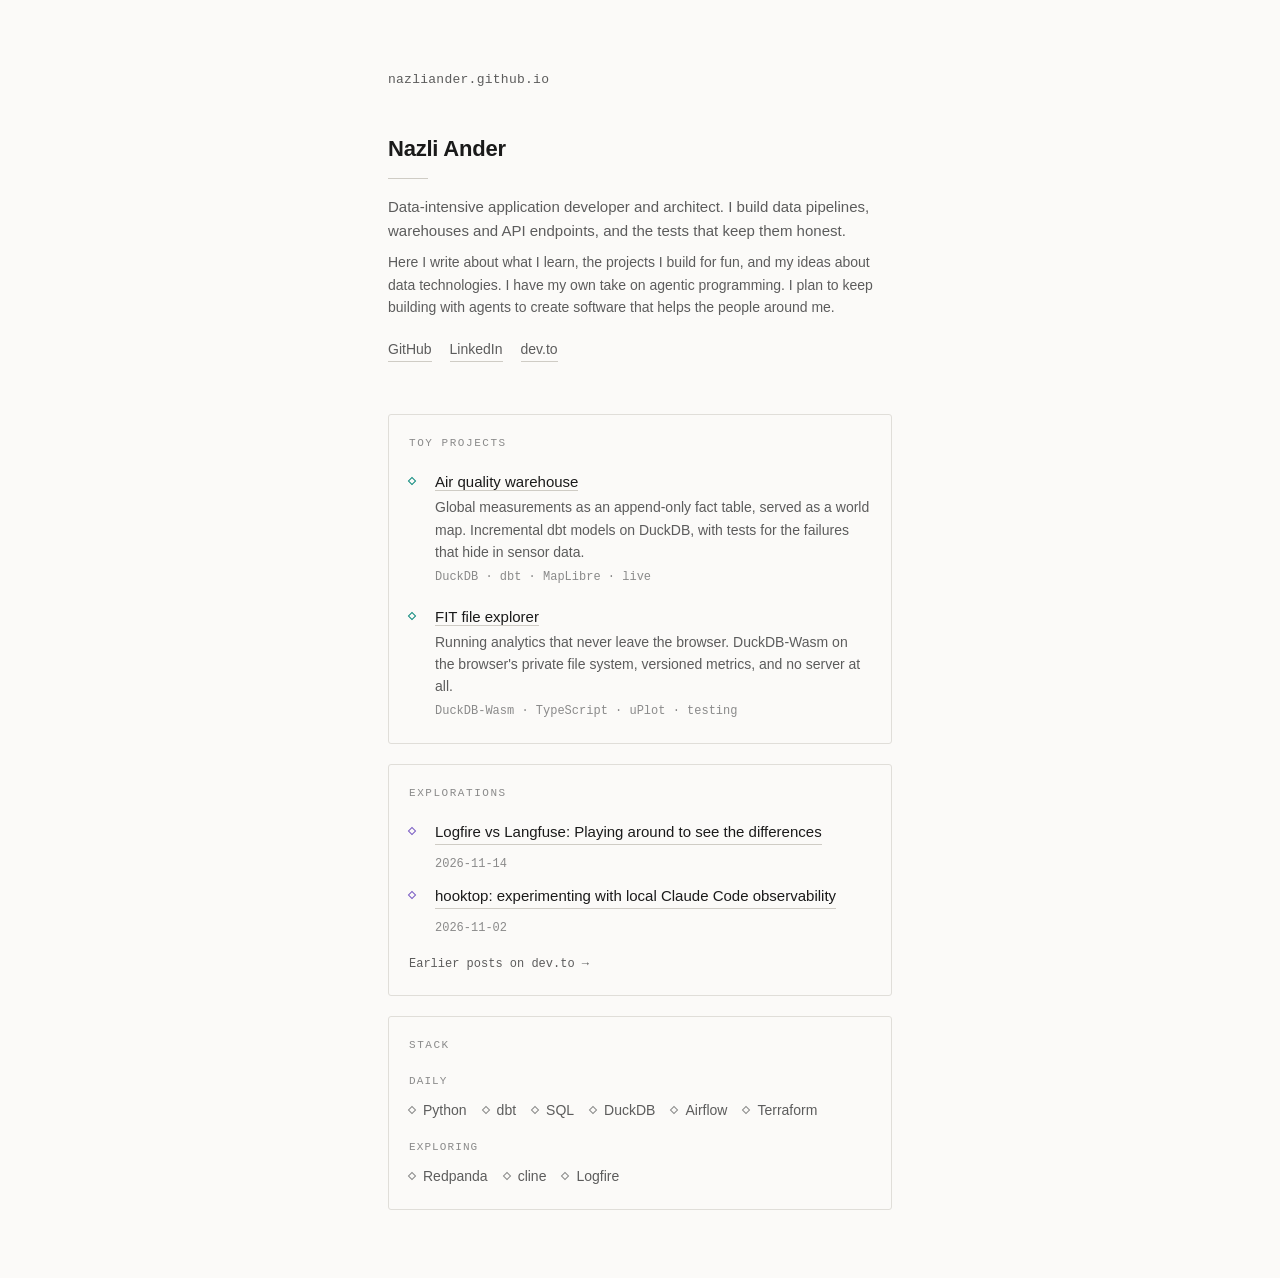
==== commit 617f82a4: "deploy: site build of 422cae0" ====
--- a/index.html
+++ b/index.html
@@ -1,3 +1,2 @@
 <!DOCTYPE html><html lang="en"><head><meta charset="utf-8"><meta name="viewport" content="width=device-width, initial-scale=1"><title>Nazli Ander — data-intensive application developer</title><meta name="description" content="Data-intensive application developer and architect. I build data pipelines, warehouses and API endpoints, and the tests that keep them honest."><link rel="canonical" href="https://nazliander.github.io/"><meta property="og:type" content="profile"><meta property="og:site_name" content="Nazli Ander"><meta property="og:title" content="Nazli Ander — data-intensive application developer"><meta property="og:description" content="Data-intensive application developer and architect. I build data pipelines, warehouses and API endpoints, and the tests that keep them honest."><meta property="og:url" content="https://nazliander.github.io/"><meta property="og:image" content="https://nazliander.github.io/og.png"><meta property="og:image:width" content="1200"><meta property="og:image:height" content="630"><meta property="og:image:alt" content="Nazli Ander, Data-intensive application developer and architect. I build data pipelines, warehouses and API endpoints, and the tests that keep them honest."><meta name="twitter:card" content="summary_large_image"><meta name="twitter:title" content="Nazli Ander — data-intensive application developer"><meta name="twitter:description" content="Data-intensive application developer and architect. I build data pipelines, warehouses and API endpoints, and the tests that keep them honest."><meta name="twitter:image" content="https://nazliander.github.io/og.png"><script type="application/ld+json">{"@context":"https://schema.org","@type":"Person","name":"Nazli Ander","url":"https://nazliander.github.io/","description":"Data-intensive application developer and architect. I build data pipelines, warehouses and API endpoints, and the tests that keep them honest.","sameAs":["https://github.com/nazliander","https://www.linkedin.com/in/nazli-ander-33b428111/","https://dev.to/nazliander"]}</script><script defer src="https://static.cloudflareinsights.com/beacon.min.js" data-cf-beacon="{&quot;token&quot;: &quot;77f7c34b2c5643a896c90a469e544296&quot;}"></script><link rel="icon" type="image/svg+xml" href="/favicon.svg"><style>.fox[data-astro-cid-qw7fvuha]{--fox-cream:#f7f1e6;--fox-dark:#241c15;shape-rendering:crispedges;margin:1.75rem auto 0;display:block}.fox-paw[data-astro-cid-qw7fvuha]{transform-box:fill-box;transform-origin:100% 100%;animation:.82s ease-in-out infinite wave}@keyframes wave{0%,to{transform:rotate(-6deg)}50%{transform:rotate(-34deg)}}@media (prefers-reduced-motion:reduce){.fox-paw[data-astro-cid-qw7fvuha]{animation:none;transform:rotate(-28deg)}}
-:root{color-scheme:light dark;--mono:ui-monospace, SFMono-Regular, "SF Mono", Menlo, Consolas, monospace;--sans:-apple-system, BlinkMacSystemFont, "Segoe UI", Inter, Helvetica, Arial, sans-serif;--bg:#fbfaf8;--fg:#1a1a1a;--fg-dim:#5c5c5c;--fg-faint:#8a8a8a;--hairline:#e0ded9;--hairline-strong:#cfccc5;--work:#0f8a7e;--writing:#7a5cc4;--stack:#8a8a8a;--ok:#2ea043;--fox:#e8792b;--measure:34rem}@media (prefers-color-scheme:dark){:root{--bg:#111110;--fg:#ececea;--fg-dim:#a3a09a;--fg-faint:#6f6c67;--hairline:#2a2927;--hairline-strong:#3d3b38;--work:#3fd0bd;--writing:#b49bf0;--stack:#7e7b76;--ok:#3fb950;--fox:#ff9448}}*,:before,:after{box-sizing:border-box}body{background:var(--bg);color:var(--fg);font-family:var(--sans);-webkit-font-smoothing:antialiased;margin:0;font-size:15px;line-height:1.6}a{color:inherit;border-bottom:1px solid var(--hairline-strong);text-decoration:none}a:hover{border-bottom-color:currentColor}a:focus-visible{outline:2px solid var(--work);outline-offset:3px;border-radius:2px}.page{max-width:var(--measure);margin:0 auto;padding-block:4.5rem 3rem;padding-inline:1.25rem}.domain{font-family:var(--mono);letter-spacing:.02em;color:var(--fg-dim);cursor:pointer;background:0 0;border:0;margin:0 0 2.75rem;padding:0;font-size:.8125rem;display:block}.domain:hover{color:var(--fg)}.domain:focus-visible{outline:2px solid var(--fox);outline-offset:4px;border-radius:2px}.name{letter-spacing:-.01em;margin:0 0 .375rem;font-size:1.375rem;font-weight:600}.rule{background:var(--hairline-strong);border:0;width:2.5rem;height:1px;margin:.75rem 0 1rem}.tagline{color:var(--fg-dim);margin:0 0 1rem}.intro{color:var(--fg-dim);margin:-.5rem 0 1.25rem;font-size:.875rem}.links{flex-wrap:wrap;gap:1.125rem;margin:0 0 3.25rem;font-size:.875rem;display:flex}.links a{color:var(--fg-dim)}.links a:hover{color:var(--fg)}.section{border:1px solid var(--hairline);border-radius:3px;margin-bottom:1.25rem;padding:1.25rem 1.25rem 1.35rem}.section h2{font-family:var(--mono);letter-spacing:.14em;text-transform:uppercase;color:var(--fg-faint);flex-wrap:wrap;justify-content:space-between;align-items:baseline;gap:.375rem 1rem;margin:0 0 1.125rem;font-size:.6875rem;font-weight:500;display:flex}.note{font-family:var(--mono);letter-spacing:.04em;text-transform:none;color:var(--fg-faint);font-size:.6875rem}.items{gap:1.125rem;margin:0;padding:0;list-style:none;display:grid}.items.tight{gap:.625rem}.item{grid-template-columns:.875rem 1fr;align-items:start;column-gap:.75rem;display:grid}.bullet{border:1px solid var(--hue);width:6px;height:6px;margin-top:.5rem;transform:rotate(45deg)}.item-title{font-weight:500}.item-summary{color:var(--fg-dim);margin-top:.125rem;font-size:.875rem}.item-meta{font-family:var(--mono);color:var(--fg-faint);margin-top:.25rem;font-size:.75rem}.date{font-family:var(--mono);color:var(--fg-faint);font-size:.75rem}.writing-row{flex-wrap:wrap;align-items:baseline;gap:.625rem;display:flex}.stack-group+.stack-group{margin-top:1.125rem}.stack-label{font-family:var(--mono);letter-spacing:.1em;text-transform:uppercase;color:var(--fg-faint);margin:0 0 .5rem;font-size:.6875rem}.stack-list{flex-wrap:wrap;gap:.5rem 1rem;margin:0;padding:0;font-size:.875rem;list-style:none;display:flex}.stack-list li{color:var(--fg-dim);align-items:center;gap:.5rem;display:flex}.more{font-family:var(--mono);color:var(--fg-dim);border:0;margin-top:1rem;font-size:.75rem;display:inline-block}.more:hover{color:var(--fg)}.empty{color:var(--fg-faint);font-size:.875rem;font-style:italic}.footer{font-family:var(--mono);color:var(--fg-faint);align-items:center;gap:.5rem;margin-top:2.25rem;font-size:.75rem;display:flex}.dot{background:var(--ok);border-radius:50%;flex:none;width:7px;height:7px}.dot.warn{background:var(--fox)}@media (width<=420px){.page{padding-block:3rem 2.5rem}}
-</style></head><body><main class="page"><button id="domain" class="domain" type="button" aria-expanded="false" aria-controls="fox">nazliander.github.io</button><h1 class="name">Nazli Ander</h1><hr class="rule"><p class="tagline">Data-intensive application developer and architect. I build data pipelines, warehouses and API endpoints, and the tests that keep them honest.</p><p class="intro">Here I write about what I learn, the projects I build for fun, and my ideas about data technologies. I have my own take on agentic programming. I plan to keep building with agents to create software that helps the people around me.</p><nav class="links"><a href="https://github.com/nazliander">GitHub</a><a href="https://www.linkedin.com/in/nazli-ander-33b428111/">LinkedIn</a><a href="https://dev.to/nazliander">dev.to</a></nav><section class="section"><h2>Toy projects</h2><ul class="items"><li class="item"><span class="bullet" style="--hue: var(--work)"></span><div><div class="item-title"><a href="/work/airquality/">Air quality warehouse</a></div><div class="item-summary">Global measurements as an append-only fact table, served as a world map. Incremental dbt models on DuckDB, with tests for the failures that hide in sensor data.</div><div class="item-meta">DuckDB · dbt · MapLibre · live</div></div></li><li class="item"><span class="bullet" style="--hue: var(--work)"></span><div><div class="item-title"><a href="/work/fit-file-explorer/">FIT file explorer</a></div><div class="item-summary">Running analytics that never leave the browser. DuckDB-Wasm on the browser&#39;s private file system, versioned metrics, and no server at all.</div><div class="item-meta">DuckDB-Wasm · TypeScript · uPlot · testing</div></div></li></ul></section><section class="section"><h2>Explorations</h2><ul class="items tight"><li class="item"><span class="bullet" style="--hue: var(--writing)"></span><div class="writing-row"><a class="item-title" href="/writing/hooktop-experimenting-local-claude-code-observability/">hooktop: experimenting with local Claude Code observability</a><time class="date" datetime="2026-11-02">2026-11-02</time></div></li></ul><a class="more" href="/writing/">Earlier posts on dev.to →</a></section><section class="section"><h2>Stack</h2><div class="stack-group"><p class="stack-label">Daily</p><ul class="stack-list"><li><span class="bullet" style="--hue: var(--stack); margin-top: 0"></span>Python</li><li><span class="bullet" style="--hue: var(--stack); margin-top: 0"></span>dbt</li><li><span class="bullet" style="--hue: var(--stack); margin-top: 0"></span>SQL</li><li><span class="bullet" style="--hue: var(--stack); margin-top: 0"></span>DuckDB</li><li><span class="bullet" style="--hue: var(--stack); margin-top: 0"></span>Airflow</li><li><span class="bullet" style="--hue: var(--stack); margin-top: 0"></span>Terraform</li></ul></div><div class="stack-group"><p class="stack-label">Exploring</p><ul class="stack-list"><li><span class="bullet" style="--hue: var(--stack); margin-top: 0"></span>Redpanda</li><li><span class="bullet" style="--hue: var(--stack); margin-top: 0"></span>cline</li><li><span class="bullet" style="--hue: var(--stack); margin-top: 0"></span>Logfire</li></ul></div></section><div id="fox" hidden><svg class="fox" viewBox="0 0 75 65" width="150" height="130" role="img" aria-label="A small pixel fox waves." data-astro-cid-qw7fvuha><rect x="10" y="0" width="5" height="5" fill="var(--fox)" data-astro-cid-qw7fvuha></rect><rect x="15" y="0" width="5" height="5" fill="var(--fox)" data-astro-cid-qw7fvuha></rect><rect x="40" y="0" width="5" height="5" fill="var(--fox)" data-astro-cid-qw7fvuha></rect><rect x="45" y="0" width="5" height="5" fill="var(--fox)" data-astro-cid-qw7fvuha></rect><rect x="10" y="5" width="5" height="5" fill="var(--fox)" data-astro-cid-qw7fvuha></rect><rect x="15" y="5" width="5" height="5" fill="var(--fox-cream)" data-astro-cid-qw7fvuha></rect><rect x="20" y="5" width="5" height="5" fill="var(--fox)" data-astro-cid-qw7fvuha></rect><rect x="35" y="5" width="5" height="5" fill="var(--fox)" data-astro-cid-qw7fvuha></rect><rect x="40" y="5" width="5" height="5" fill="var(--fox-cream)" data-astro-cid-qw7fvuha></rect><rect x="45" y="5" width="5" height="5" fill="var(--fox)" data-astro-cid-qw7fvuha></rect><rect x="10" y="10" width="5" height="5" fill="var(--fox)" data-astro-cid-qw7fvuha></rect><rect x="15" y="10" width="5" height="5" fill="var(--fox)" data-astro-cid-qw7fvuha></rect><rect x="20" y="10" width="5" height="5" fill="var(--fox)" data-astro-cid-qw7fvuha></rect><rect x="25" y="10" width="5" height="5" fill="var(--fox)" data-astro-cid-qw7fvuha></rect><rect x="30" y="10" width="5" height="5" fill="var(--fox)" data-astro-cid-qw7fvuha></rect><rect x="35" y="10" width="5" height="5" fill="var(--fox)" data-astro-cid-qw7fvuha></rect><rect x="40" y="10" width="5" height="5" fill="var(--fox)" data-astro-cid-qw7fvuha></rect><rect x="45" y="10" width="5" height="5" fill="var(--fox)" data-astro-cid-qw7fvuha></rect><rect x="10" y="15" width="5" height="5" fill="var(--fox)" data-astro-cid-qw7fvuha></rect><rect x="15" y="15" width="5" height="5" fill="var(--fox-dark)" data-astro-cid-qw7fvuha></rect><rect x="20" y="15" width="5" height="5" fill="var(--fox)" data-astro-cid-qw7fvuha></rect><rect x="25" y="15" width="5" height="5" fill="var(--fox)" data-astro-cid-qw7fvuha></rect><rect x="30" y="15" width="5" height="5" fill="var(--fox)" data-astro-cid-qw7fvuha></rect><rect x="35" y="15" width="5" height="5" fill="var(--fox)" data-astro-cid-qw7fvuha></rect><rect x="40" y="15" width="5" height="5" fill="var(--fox-dark)" data-astro-cid-qw7fvuha></rect><rect x="45" y="15" width="5" height="5" fill="var(--fox)" data-astro-cid-qw7fvuha></rect><rect x="10" y="20" width="5" height="5" fill="var(--fox)" data-astro-cid-qw7fvuha></rect><rect x="15" y="20" width="5" height="5" fill="var(--fox)" data-astro-cid-qw7fvuha></rect><rect x="20" y="20" width="5" height="5" fill="var(--fox-cream)" data-astro-cid-qw7fvuha></rect><rect x="25" y="20" width="5" height="5" fill="var(--fox-cream)" data-astro-cid-qw7fvuha></rect><rect x="30" y="20" width="5" height="5" fill="var(--fox-cream)" data-astro-cid-qw7fvuha></rect><rect x="35" y="20" width="5" height="5" fill="var(--fox-cream)" data-astro-cid-qw7fvuha></rect><rect x="40" y="20" width="5" height="5" fill="var(--fox)" data-astro-cid-qw7fvuha></rect><rect x="45" y="20" width="5" height="5" fill="var(--fox)" data-astro-cid-qw7fvuha></rect><rect x="15" y="25" width="5" height="5" fill="var(--fox)" data-astro-cid-qw7fvuha></rect><rect x="20" y="25" width="5" height="5" fill="var(--fox-cream)" data-astro-cid-qw7fvuha></rect><rect x="25" y="25" width="5" height="5" fill="var(--fox-dark)" data-astro-cid-qw7fvuha></rect><rect x="30" y="25" width="5" height="5" fill="var(--fox-dark)" data-astro-cid-qw7fvuha></rect><rect x="35" y="25" width="5" height="5" fill="var(--fox-cream)" data-astro-cid-qw7fvuha></rect><rect x="40" y="25" width="5" height="5" fill="var(--fox)" data-astro-cid-qw7fvuha></rect><rect x="15" y="30" width="5" height="5" fill="var(--fox)" data-astro-cid-qw7fvuha></rect><rect x="20" y="30" width="5" height="5" fill="var(--fox)" data-astro-cid-qw7fvuha></rect><rect x="25" y="30" width="5" height="5" fill="var(--fox-cream)" data-astro-cid-qw7fvuha></rect><rect x="30" y="30" width="5" height="5" fill="var(--fox-cream)" data-astro-cid-qw7fvuha></rect><rect x="35" y="30" width="5" height="5" fill="var(--fox)" data-astro-cid-qw7fvuha></rect><rect x="40" y="30" width="5" height="5" fill="var(--fox)" data-astro-cid-qw7fvuha></rect><rect x="10" y="35" width="5" height="5" fill="var(--fox)" data-astro-cid-qw7fvuha></rect><rect x="15" y="35" width="5" height="5" fill="var(--fox)" data-astro-cid-qw7fvuha></rect><rect x="20" y="35" width="5" height="5" fill="var(--fox)" data-astro-cid-qw7fvuha></rect><rect x="25" y="35" width="5" height="5" fill="var(--fox)" data-astro-cid-qw7fvuha></rect><rect x="30" y="35" width="5" height="5" fill="var(--fox)" data-astro-cid-qw7fvuha></rect><rect x="35" y="35" width="5" height="5" fill="var(--fox)" data-astro-cid-qw7fvuha></rect><rect x="40" y="35" width="5" height="5" fill="var(--fox)" data-astro-cid-qw7fvuha></rect><rect x="45" y="35" width="5" height="5" fill="var(--fox)" data-astro-cid-qw7fvuha></rect><rect x="55" y="35" width="5" height="5" fill="var(--fox-cream)" data-astro-cid-qw7fvuha></rect><rect x="10" y="40" width="5" height="5" fill="var(--fox)" data-astro-cid-qw7fvuha></rect><rect x="15" y="40" width="5" height="5" fill="var(--fox)" data-astro-cid-qw7fvuha></rect><rect x="20" y="40" width="5" height="5" fill="var(--fox-cream)" data-astro-cid-qw7fvuha></rect><rect x="25" y="40" width="5" height="5" fill="var(--fox-cream)" data-astro-cid-qw7fvuha></rect><rect x="30" y="40" width="5" height="5" fill="var(--fox-cream)" data-astro-cid-qw7fvuha></rect><rect x="35" y="40" width="5" height="5" fill="var(--fox-cream)" data-astro-cid-qw7fvuha></rect><rect x="40" y="40" width="5" height="5" fill="var(--fox)" data-astro-cid-qw7fvuha></rect><rect x="45" y="40" width="5" height="5" fill="var(--fox)" data-astro-cid-qw7fvuha></rect><rect x="55" y="40" width="5" height="5" fill="var(--fox)" data-astro-cid-qw7fvuha></rect><rect x="10" y="45" width="5" height="5" fill="var(--fox)" data-astro-cid-qw7fvuha></rect><rect x="15" y="45" width="5" height="5" fill="var(--fox)" data-astro-cid-qw7fvuha></rect><rect x="20" y="45" width="5" height="5" fill="var(--fox-cream)" data-astro-cid-qw7fvuha></rect><rect x="25" y="45" width="5" height="5" fill="var(--fox-cream)" data-astro-cid-qw7fvuha></rect><rect x="30" y="45" width="5" height="5" fill="var(--fox-cream)" data-astro-cid-qw7fvuha></rect><rect x="35" y="45" width="5" height="5" fill="var(--fox-cream)" data-astro-cid-qw7fvuha></rect><rect x="40" y="45" width="5" height="5" fill="var(--fox)" data-astro-cid-qw7fvuha></rect><rect x="45" y="45" width="5" height="5" fill="var(--fox)" data-astro-cid-qw7fvuha></rect><rect x="55" y="45" width="5" height="5" fill="var(--fox)" data-astro-cid-qw7fvuha></rect><rect x="10" y="50" width="5" height="5" fill="var(--fox)" data-astro-cid-qw7fvuha></rect><rect x="15" y="50" width="5" height="5" fill="var(--fox)" data-astro-cid-qw7fvuha></rect><rect x="20" y="50" width="5" height="5" fill="var(--fox-cream)" data-astro-cid-qw7fvuha></rect><rect x="25" y="50" width="5" height="5" fill="var(--fox-cream)" data-astro-cid-qw7fvuha></rect><rect x="30" y="50" width="5" height="5" fill="var(--fox-cream)" data-astro-cid-qw7fvuha></rect><rect x="35" y="50" width="5" height="5" fill="var(--fox-cream)" data-astro-cid-qw7fvuha></rect><rect x="40" y="50" width="5" height="5" fill="var(--fox)" data-astro-cid-qw7fvuha></rect><rect x="45" y="50" width="5" height="5" fill="var(--fox)" data-astro-cid-qw7fvuha></rect><rect x="50" y="50" width="5" height="5" fill="var(--fox)" data-astro-cid-qw7fvuha></rect><rect x="55" y="50" width="5" height="5" fill="var(--fox)" data-astro-cid-qw7fvuha></rect><rect x="10" y="55" width="5" height="5" fill="var(--fox)" data-astro-cid-qw7fvuha></rect><rect x="15" y="55" width="5" height="5" fill="var(--fox)" data-astro-cid-qw7fvuha></rect><rect x="20" y="55" width="5" height="5" fill="var(--fox)" data-astro-cid-qw7fvuha></rect><rect x="25" y="55" width="5" height="5" fill="var(--fox)" data-astro-cid-qw7fvuha></rect><rect x="30" y="55" width="5" height="5" fill="var(--fox)" data-astro-cid-qw7fvuha></rect><rect x="35" y="55" width="5" height="5" fill="var(--fox)" data-astro-cid-qw7fvuha></rect><rect x="40" y="55" width="5" height="5" fill="var(--fox)" data-astro-cid-qw7fvuha></rect><rect x="45" y="55" width="5" height="5" fill="var(--fox)" data-astro-cid-qw7fvuha></rect><rect x="10" y="60" width="5" height="5" fill="var(--fox-cream)" data-astro-cid-qw7fvuha></rect><rect x="15" y="60" width="5" height="5" fill="var(--fox-cream)" data-astro-cid-qw7fvuha></rect><rect x="20" y="60" width="5" height="5" fill="var(--fox)" data-astro-cid-qw7fvuha></rect><rect x="25" y="60" width="5" height="5" fill="var(--fox)" data-astro-cid-qw7fvuha></rect><rect x="30" y="60" width="5" height="5" fill="var(--fox)" data-astro-cid-qw7fvuha></rect><rect x="35" y="60" width="5" height="5" fill="var(--fox)" data-astro-cid-qw7fvuha></rect><rect x="40" y="60" width="5" height="5" fill="var(--fox-cream)" data-astro-cid-qw7fvuha></rect><rect x="45" y="60" width="5" height="5" fill="var(--fox-cream)" data-astro-cid-qw7fvuha></rect><g class="fox-paw" data-astro-cid-qw7fvuha><rect x="5" y="30" width="5" height="5" fill="var(--fox)" data-astro-cid-qw7fvuha></rect><rect x="0" y="35" width="5" height="5" fill="var(--fox)" data-astro-cid-qw7fvuha></rect><rect x="5" y="35" width="5" height="5" fill="var(--fox)" data-astro-cid-qw7fvuha></rect><rect x="5" y="40" width="5" height="5" fill="var(--fox)" data-astro-cid-qw7fvuha></rect></g></svg></div></main><script type="module">var e=document.getElementById(`domain`),t=document.getElementById(`fox`);e?.addEventListener(`click`,()=>{let n=!t.hidden;t.hidden=n,e.setAttribute(`aria-expanded`,String(!n)),n||t.scrollIntoView({behavior:`smooth`,block:`nearest`})});</script></body></html>+</style><link rel="stylesheet" href="/_astro/global.CFjD3D1B.css"></head><body><main class="page"><button id="domain" class="domain" type="button" aria-expanded="false" aria-controls="fox">nazliander.github.io</button><h1 class="name">Nazli Ander</h1><hr class="rule"><p class="tagline">Data-intensive application developer and architect. I build data pipelines, warehouses and API endpoints, and the tests that keep them honest.</p><p class="intro">Here I write about what I learn, the projects I build for fun, and my ideas about data technologies. I have my own take on agentic programming. I plan to keep building with agents to create software that helps the people around me.</p><nav class="links"><a href="https://github.com/nazliander">GitHub</a><a href="https://www.linkedin.com/in/nazli-ander-33b428111/">LinkedIn</a><a href="https://dev.to/nazliander">dev.to</a></nav><section class="section"><h2>Toy projects</h2><ul class="items"><li class="item"><span class="bullet" style="--hue: var(--work)"></span><div><div class="item-title"><a href="/work/airquality/">Air quality warehouse</a></div><div class="item-summary">Global measurements as an append-only fact table, served as a world map. Incremental dbt models on DuckDB, with tests for the failures that hide in sensor data.</div><div class="item-meta">DuckDB · dbt · MapLibre · live</div></div></li><li class="item"><span class="bullet" style="--hue: var(--work)"></span><div><div class="item-title"><a href="/work/fit-file-explorer/">FIT file explorer</a></div><div class="item-summary">Running analytics that never leave the browser. DuckDB-Wasm on the browser&#39;s private file system, versioned metrics, and no server at all.</div><div class="item-meta">DuckDB-Wasm · TypeScript · uPlot · testing</div></div></li></ul></section><section class="section"><h2>Explorations</h2><ul class="items tight"><li class="item"><span class="bullet" style="--hue: var(--writing)"></span><div class="writing-row"><a class="item-title" href="/writing/logfire-vs-langfuse-playing-around-to-see-the-differences/">Logfire vs Langfuse: Playing around to see the differences</a><time class="date" datetime="2026-11-14">2026-11-14</time></div></li><li class="item"><span class="bullet" style="--hue: var(--writing)"></span><div class="writing-row"><a class="item-title" href="/writing/hooktop-experimenting-local-claude-code-observability/">hooktop: experimenting with local Claude Code observability</a><time class="date" datetime="2026-11-02">2026-11-02</time></div></li></ul><a class="more" href="/writing/">Earlier posts on dev.to →</a></section><section class="section"><h2>Stack</h2><div class="stack-group"><p class="stack-label">Daily</p><ul class="stack-list"><li><span class="bullet" style="--hue: var(--stack); margin-top: 0"></span>Python</li><li><span class="bullet" style="--hue: var(--stack); margin-top: 0"></span>dbt</li><li><span class="bullet" style="--hue: var(--stack); margin-top: 0"></span>SQL</li><li><span class="bullet" style="--hue: var(--stack); margin-top: 0"></span>DuckDB</li><li><span class="bullet" style="--hue: var(--stack); margin-top: 0"></span>Airflow</li><li><span class="bullet" style="--hue: var(--stack); margin-top: 0"></span>Terraform</li></ul></div><div class="stack-group"><p class="stack-label">Exploring</p><ul class="stack-list"><li><span class="bullet" style="--hue: var(--stack); margin-top: 0"></span>Redpanda</li><li><span class="bullet" style="--hue: var(--stack); margin-top: 0"></span>cline</li><li><span class="bullet" style="--hue: var(--stack); margin-top: 0"></span>Logfire</li></ul></div></section><div id="fox" hidden><svg class="fox" viewBox="0 0 75 65" width="150" height="130" role="img" aria-label="A small pixel fox waves." data-astro-cid-qw7fvuha><rect x="10" y="0" width="5" height="5" fill="var(--fox)" data-astro-cid-qw7fvuha></rect><rect x="15" y="0" width="5" height="5" fill="var(--fox)" data-astro-cid-qw7fvuha></rect><rect x="40" y="0" width="5" height="5" fill="var(--fox)" data-astro-cid-qw7fvuha></rect><rect x="45" y="0" width="5" height="5" fill="var(--fox)" data-astro-cid-qw7fvuha></rect><rect x="10" y="5" width="5" height="5" fill="var(--fox)" data-astro-cid-qw7fvuha></rect><rect x="15" y="5" width="5" height="5" fill="var(--fox-cream)" data-astro-cid-qw7fvuha></rect><rect x="20" y="5" width="5" height="5" fill="var(--fox)" data-astro-cid-qw7fvuha></rect><rect x="35" y="5" width="5" height="5" fill="var(--fox)" data-astro-cid-qw7fvuha></rect><rect x="40" y="5" width="5" height="5" fill="var(--fox-cream)" data-astro-cid-qw7fvuha></rect><rect x="45" y="5" width="5" height="5" fill="var(--fox)" data-astro-cid-qw7fvuha></rect><rect x="10" y="10" width="5" height="5" fill="var(--fox)" data-astro-cid-qw7fvuha></rect><rect x="15" y="10" width="5" height="5" fill="var(--fox)" data-astro-cid-qw7fvuha></rect><rect x="20" y="10" width="5" height="5" fill="var(--fox)" data-astro-cid-qw7fvuha></rect><rect x="25" y="10" width="5" height="5" fill="var(--fox)" data-astro-cid-qw7fvuha></rect><rect x="30" y="10" width="5" height="5" fill="var(--fox)" data-astro-cid-qw7fvuha></rect><rect x="35" y="10" width="5" height="5" fill="var(--fox)" data-astro-cid-qw7fvuha></rect><rect x="40" y="10" width="5" height="5" fill="var(--fox)" data-astro-cid-qw7fvuha></rect><rect x="45" y="10" width="5" height="5" fill="var(--fox)" data-astro-cid-qw7fvuha></rect><rect x="10" y="15" width="5" height="5" fill="var(--fox)" data-astro-cid-qw7fvuha></rect><rect x="15" y="15" width="5" height="5" fill="var(--fox-dark)" data-astro-cid-qw7fvuha></rect><rect x="20" y="15" width="5" height="5" fill="var(--fox)" data-astro-cid-qw7fvuha></rect><rect x="25" y="15" width="5" height="5" fill="var(--fox)" data-astro-cid-qw7fvuha></rect><rect x="30" y="15" width="5" height="5" fill="var(--fox)" data-astro-cid-qw7fvuha></rect><rect x="35" y="15" width="5" height="5" fill="var(--fox)" data-astro-cid-qw7fvuha></rect><rect x="40" y="15" width="5" height="5" fill="var(--fox-dark)" data-astro-cid-qw7fvuha></rect><rect x="45" y="15" width="5" height="5" fill="var(--fox)" data-astro-cid-qw7fvuha></rect><rect x="10" y="20" width="5" height="5" fill="var(--fox)" data-astro-cid-qw7fvuha></rect><rect x="15" y="20" width="5" height="5" fill="var(--fox)" data-astro-cid-qw7fvuha></rect><rect x="20" y="20" width="5" height="5" fill="var(--fox-cream)" data-astro-cid-qw7fvuha></rect><rect x="25" y="20" width="5" height="5" fill="var(--fox-cream)" data-astro-cid-qw7fvuha></rect><rect x="30" y="20" width="5" height="5" fill="var(--fox-cream)" data-astro-cid-qw7fvuha></rect><rect x="35" y="20" width="5" height="5" fill="var(--fox-cream)" data-astro-cid-qw7fvuha></rect><rect x="40" y="20" width="5" height="5" fill="var(--fox)" data-astro-cid-qw7fvuha></rect><rect x="45" y="20" width="5" height="5" fill="var(--fox)" data-astro-cid-qw7fvuha></rect><rect x="15" y="25" width="5" height="5" fill="var(--fox)" data-astro-cid-qw7fvuha></rect><rect x="20" y="25" width="5" height="5" fill="var(--fox-cream)" data-astro-cid-qw7fvuha></rect><rect x="25" y="25" width="5" height="5" fill="var(--fox-dark)" data-astro-cid-qw7fvuha></rect><rect x="30" y="25" width="5" height="5" fill="var(--fox-dark)" data-astro-cid-qw7fvuha></rect><rect x="35" y="25" width="5" height="5" fill="var(--fox-cream)" data-astro-cid-qw7fvuha></rect><rect x="40" y="25" width="5" height="5" fill="var(--fox)" data-astro-cid-qw7fvuha></rect><rect x="15" y="30" width="5" height="5" fill="var(--fox)" data-astro-cid-qw7fvuha></rect><rect x="20" y="30" width="5" height="5" fill="var(--fox)" data-astro-cid-qw7fvuha></rect><rect x="25" y="30" width="5" height="5" fill="var(--fox-cream)" data-astro-cid-qw7fvuha></rect><rect x="30" y="30" width="5" height="5" fill="var(--fox-cream)" data-astro-cid-qw7fvuha></rect><rect x="35" y="30" width="5" height="5" fill="var(--fox)" data-astro-cid-qw7fvuha></rect><rect x="40" y="30" width="5" height="5" fill="var(--fox)" data-astro-cid-qw7fvuha></rect><rect x="10" y="35" width="5" height="5" fill="var(--fox)" data-astro-cid-qw7fvuha></rect><rect x="15" y="35" width="5" height="5" fill="var(--fox)" data-astro-cid-qw7fvuha></rect><rect x="20" y="35" width="5" height="5" fill="var(--fox)" data-astro-cid-qw7fvuha></rect><rect x="25" y="35" width="5" height="5" fill="var(--fox)" data-astro-cid-qw7fvuha></rect><rect x="30" y="35" width="5" height="5" fill="var(--fox)" data-astro-cid-qw7fvuha></rect><rect x="35" y="35" width="5" height="5" fill="var(--fox)" data-astro-cid-qw7fvuha></rect><rect x="40" y="35" width="5" height="5" fill="var(--fox)" data-astro-cid-qw7fvuha></rect><rect x="45" y="35" width="5" height="5" fill="var(--fox)" data-astro-cid-qw7fvuha></rect><rect x="55" y="35" width="5" height="5" fill="var(--fox-cream)" data-astro-cid-qw7fvuha></rect><rect x="10" y="40" width="5" height="5" fill="var(--fox)" data-astro-cid-qw7fvuha></rect><rect x="15" y="40" width="5" height="5" fill="var(--fox)" data-astro-cid-qw7fvuha></rect><rect x="20" y="40" width="5" height="5" fill="var(--fox-cream)" data-astro-cid-qw7fvuha></rect><rect x="25" y="40" width="5" height="5" fill="var(--fox-cream)" data-astro-cid-qw7fvuha></rect><rect x="30" y="40" width="5" height="5" fill="var(--fox-cream)" data-astro-cid-qw7fvuha></rect><rect x="35" y="40" width="5" height="5" fill="var(--fox-cream)" data-astro-cid-qw7fvuha></rect><rect x="40" y="40" width="5" height="5" fill="var(--fox)" data-astro-cid-qw7fvuha></rect><rect x="45" y="40" width="5" height="5" fill="var(--fox)" data-astro-cid-qw7fvuha></rect><rect x="55" y="40" width="5" height="5" fill="var(--fox)" data-astro-cid-qw7fvuha></rect><rect x="10" y="45" width="5" height="5" fill="var(--fox)" data-astro-cid-qw7fvuha></rect><rect x="15" y="45" width="5" height="5" fill="var(--fox)" data-astro-cid-qw7fvuha></rect><rect x="20" y="45" width="5" height="5" fill="var(--fox-cream)" data-astro-cid-qw7fvuha></rect><rect x="25" y="45" width="5" height="5" fill="var(--fox-cream)" data-astro-cid-qw7fvuha></rect><rect x="30" y="45" width="5" height="5" fill="var(--fox-cream)" data-astro-cid-qw7fvuha></rect><rect x="35" y="45" width="5" height="5" fill="var(--fox-cream)" data-astro-cid-qw7fvuha></rect><rect x="40" y="45" width="5" height="5" fill="var(--fox)" data-astro-cid-qw7fvuha></rect><rect x="45" y="45" width="5" height="5" fill="var(--fox)" data-astro-cid-qw7fvuha></rect><rect x="55" y="45" width="5" height="5" fill="var(--fox)" data-astro-cid-qw7fvuha></rect><rect x="10" y="50" width="5" height="5" fill="var(--fox)" data-astro-cid-qw7fvuha></rect><rect x="15" y="50" width="5" height="5" fill="var(--fox)" data-astro-cid-qw7fvuha></rect><rect x="20" y="50" width="5" height="5" fill="var(--fox-cream)" data-astro-cid-qw7fvuha></rect><rect x="25" y="50" width="5" height="5" fill="var(--fox-cream)" data-astro-cid-qw7fvuha></rect><rect x="30" y="50" width="5" height="5" fill="var(--fox-cream)" data-astro-cid-qw7fvuha></rect><rect x="35" y="50" width="5" height="5" fill="var(--fox-cream)" data-astro-cid-qw7fvuha></rect><rect x="40" y="50" width="5" height="5" fill="var(--fox)" data-astro-cid-qw7fvuha></rect><rect x="45" y="50" width="5" height="5" fill="var(--fox)" data-astro-cid-qw7fvuha></rect><rect x="50" y="50" width="5" height="5" fill="var(--fox)" data-astro-cid-qw7fvuha></rect><rect x="55" y="50" width="5" height="5" fill="var(--fox)" data-astro-cid-qw7fvuha></rect><rect x="10" y="55" width="5" height="5" fill="var(--fox)" data-astro-cid-qw7fvuha></rect><rect x="15" y="55" width="5" height="5" fill="var(--fox)" data-astro-cid-qw7fvuha></rect><rect x="20" y="55" width="5" height="5" fill="var(--fox)" data-astro-cid-qw7fvuha></rect><rect x="25" y="55" width="5" height="5" fill="var(--fox)" data-astro-cid-qw7fvuha></rect><rect x="30" y="55" width="5" height="5" fill="var(--fox)" data-astro-cid-qw7fvuha></rect><rect x="35" y="55" width="5" height="5" fill="var(--fox)" data-astro-cid-qw7fvuha></rect><rect x="40" y="55" width="5" height="5" fill="var(--fox)" data-astro-cid-qw7fvuha></rect><rect x="45" y="55" width="5" height="5" fill="var(--fox)" data-astro-cid-qw7fvuha></rect><rect x="10" y="60" width="5" height="5" fill="var(--fox-cream)" data-astro-cid-qw7fvuha></rect><rect x="15" y="60" width="5" height="5" fill="var(--fox-cream)" data-astro-cid-qw7fvuha></rect><rect x="20" y="60" width="5" height="5" fill="var(--fox)" data-astro-cid-qw7fvuha></rect><rect x="25" y="60" width="5" height="5" fill="var(--fox)" data-astro-cid-qw7fvuha></rect><rect x="30" y="60" width="5" height="5" fill="var(--fox)" data-astro-cid-qw7fvuha></rect><rect x="35" y="60" width="5" height="5" fill="var(--fox)" data-astro-cid-qw7fvuha></rect><rect x="40" y="60" width="5" height="5" fill="var(--fox-cream)" data-astro-cid-qw7fvuha></rect><rect x="45" y="60" width="5" height="5" fill="var(--fox-cream)" data-astro-cid-qw7fvuha></rect><g class="fox-paw" data-astro-cid-qw7fvuha><rect x="5" y="30" width="5" height="5" fill="var(--fox)" data-astro-cid-qw7fvuha></rect><rect x="0" y="35" width="5" height="5" fill="var(--fox)" data-astro-cid-qw7fvuha></rect><rect x="5" y="35" width="5" height="5" fill="var(--fox)" data-astro-cid-qw7fvuha></rect><rect x="5" y="40" width="5" height="5" fill="var(--fox)" data-astro-cid-qw7fvuha></rect></g></svg></div></main><script type="module">var e=document.getElementById(`domain`),t=document.getElementById(`fox`);e?.addEventListener(`click`,()=>{let n=!t.hidden;t.hidden=n,e.setAttribute(`aria-expanded`,String(!n)),n||t.scrollIntoView({behavior:`smooth`,block:`nearest`})});</script></body></html>
--- a/_astro/global.CFjD3D1B.css
+++ b/_astro/global.CFjD3D1B.css
@@ -0,0 +1 @@
+:root{color-scheme:light dark;--mono:ui-monospace, SFMono-Regular, "SF Mono", Menlo, Consolas, monospace;--sans:-apple-system, BlinkMacSystemFont, "Segoe UI", Inter, Helvetica, Arial, sans-serif;--bg:#fbfaf8;--fg:#1a1a1a;--fg-dim:#5c5c5c;--fg-faint:#8a8a8a;--hairline:#e0ded9;--hairline-strong:#cfccc5;--work:#0f8a7e;--writing:#7a5cc4;--stack:#8a8a8a;--ok:#2ea043;--fox:#e8792b;--measure:34rem}@media (prefers-color-scheme:dark){:root{--bg:#111110;--fg:#ececea;--fg-dim:#a3a09a;--fg-faint:#6f6c67;--hairline:#2a2927;--hairline-strong:#3d3b38;--work:#3fd0bd;--writing:#b49bf0;--stack:#7e7b76;--ok:#3fb950;--fox:#ff9448}}*,:before,:after{box-sizing:border-box}body{background:var(--bg);color:var(--fg);font-family:var(--sans);-webkit-font-smoothing:antialiased;margin:0;font-size:15px;line-height:1.6}a{color:inherit;border-bottom:1px solid var(--hairline-strong);text-decoration:none}a:hover{border-bottom-color:currentColor}a:focus-visible{outline:2px solid var(--work);outline-offset:3px;border-radius:2px}.page{max-width:var(--measure);margin:0 auto;padding-block:4.5rem 3rem;padding-inline:1.25rem}.domain{font-family:var(--mono);letter-spacing:.02em;color:var(--fg-dim);cursor:pointer;background:0 0;border:0;margin:0 0 2.75rem;padding:0;font-size:.8125rem;display:block}.domain:hover{color:var(--fg)}.domain:focus-visible{outline:2px solid var(--fox);outline-offset:4px;border-radius:2px}.name{letter-spacing:-.01em;margin:0 0 .375rem;font-size:1.375rem;font-weight:600}.rule{background:var(--hairline-strong);border:0;width:2.5rem;height:1px;margin:.75rem 0 1rem}.tagline{color:var(--fg-dim);margin:0 0 1rem}.intro{color:var(--fg-dim);margin:-.5rem 0 1.25rem;font-size:.875rem}.links{flex-wrap:wrap;gap:1.125rem;margin:0 0 3.25rem;font-size:.875rem;display:flex}.links a{color:var(--fg-dim)}.links a:hover{color:var(--fg)}.section{border:1px solid var(--hairline);border-radius:3px;margin-bottom:1.25rem;padding:1.25rem 1.25rem 1.35rem}.section h2{font-family:var(--mono);letter-spacing:.14em;text-transform:uppercase;color:var(--fg-faint);flex-wrap:wrap;justify-content:space-between;align-items:baseline;gap:.375rem 1rem;margin:0 0 1.125rem;font-size:.6875rem;font-weight:500;display:flex}.note{font-family:var(--mono);letter-spacing:.04em;text-transform:none;color:var(--fg-faint);font-size:.6875rem}.items{gap:1.125rem;margin:0;padding:0;list-style:none;display:grid}.items.tight{gap:.625rem}.item{grid-template-columns:.875rem 1fr;align-items:start;column-gap:.75rem;display:grid}.bullet{border:1px solid var(--hue);width:6px;height:6px;margin-top:.5rem;transform:rotate(45deg)}.item-title{font-weight:500}.item-summary{color:var(--fg-dim);margin-top:.125rem;font-size:.875rem}.item-meta{font-family:var(--mono);color:var(--fg-faint);margin-top:.25rem;font-size:.75rem}.date{font-family:var(--mono);color:var(--fg-faint);font-size:.75rem}.writing-row{flex-wrap:wrap;align-items:baseline;gap:.625rem;display:flex}.stack-group+.stack-group{margin-top:1.125rem}.stack-label{font-family:var(--mono);letter-spacing:.1em;text-transform:uppercase;color:var(--fg-faint);margin:0 0 .5rem;font-size:.6875rem}.stack-list{flex-wrap:wrap;gap:.5rem 1rem;margin:0;padding:0;font-size:.875rem;list-style:none;display:flex}.stack-list li{color:var(--fg-dim);align-items:center;gap:.5rem;display:flex}.more{font-family:var(--mono);color:var(--fg-dim);border:0;margin-top:1rem;font-size:.75rem;display:inline-block}.more:hover{color:var(--fg)}.empty{color:var(--fg-faint);font-size:.875rem;font-style:italic}.footer{font-family:var(--mono);color:var(--fg-faint);align-items:center;gap:.5rem;margin-top:2.25rem;font-size:.75rem;display:flex}.dot{background:var(--ok);border-radius:50%;flex:none;width:7px;height:7px}.dot.warn{background:var(--fox)}@media (width<=420px){.page{padding-block:3rem 2.5rem}}.prose .diagram{width:min(56rem,100vw - 2.5rem);margin:1.5rem 0 1.75rem;position:relative;left:50%;overflow-x:auto;transform:translate(-50%)}.prose .diagram svg{max-width:100%;height:auto;margin:0 auto;display:block}.prose .diagram-legend{color:var(--fg-dim);flex-wrap:wrap;align-items:center;gap:.5rem 1.25rem;margin:-.75rem 0 1.5rem;font-size:.8125rem;display:flex}.prose .diagram-legend .key{vertical-align:middle;border-top:2px dashed;width:1.5rem;margin-right:.5rem;display:inline-block}.prose .diagram-legend .key-daily{border-color:#0f8a7e}.prose .diagram-legend .key-reference{border-color:#8a8a8a}.prose table{border-collapse:collapse;width:100%;margin:0 0 1.25rem;font-size:.875rem}.prose th{text-align:left;color:var(--fg-faint);font-weight:500;font-family:var(--mono);text-transform:uppercase;letter-spacing:.08em;border-bottom:1px solid var(--hairline);padding:.5rem .75rem .5rem 0;font-size:.6875rem}.prose td{border-bottom:1px solid var(--hairline);vertical-align:top;padding:.5rem .75rem .5rem 0}
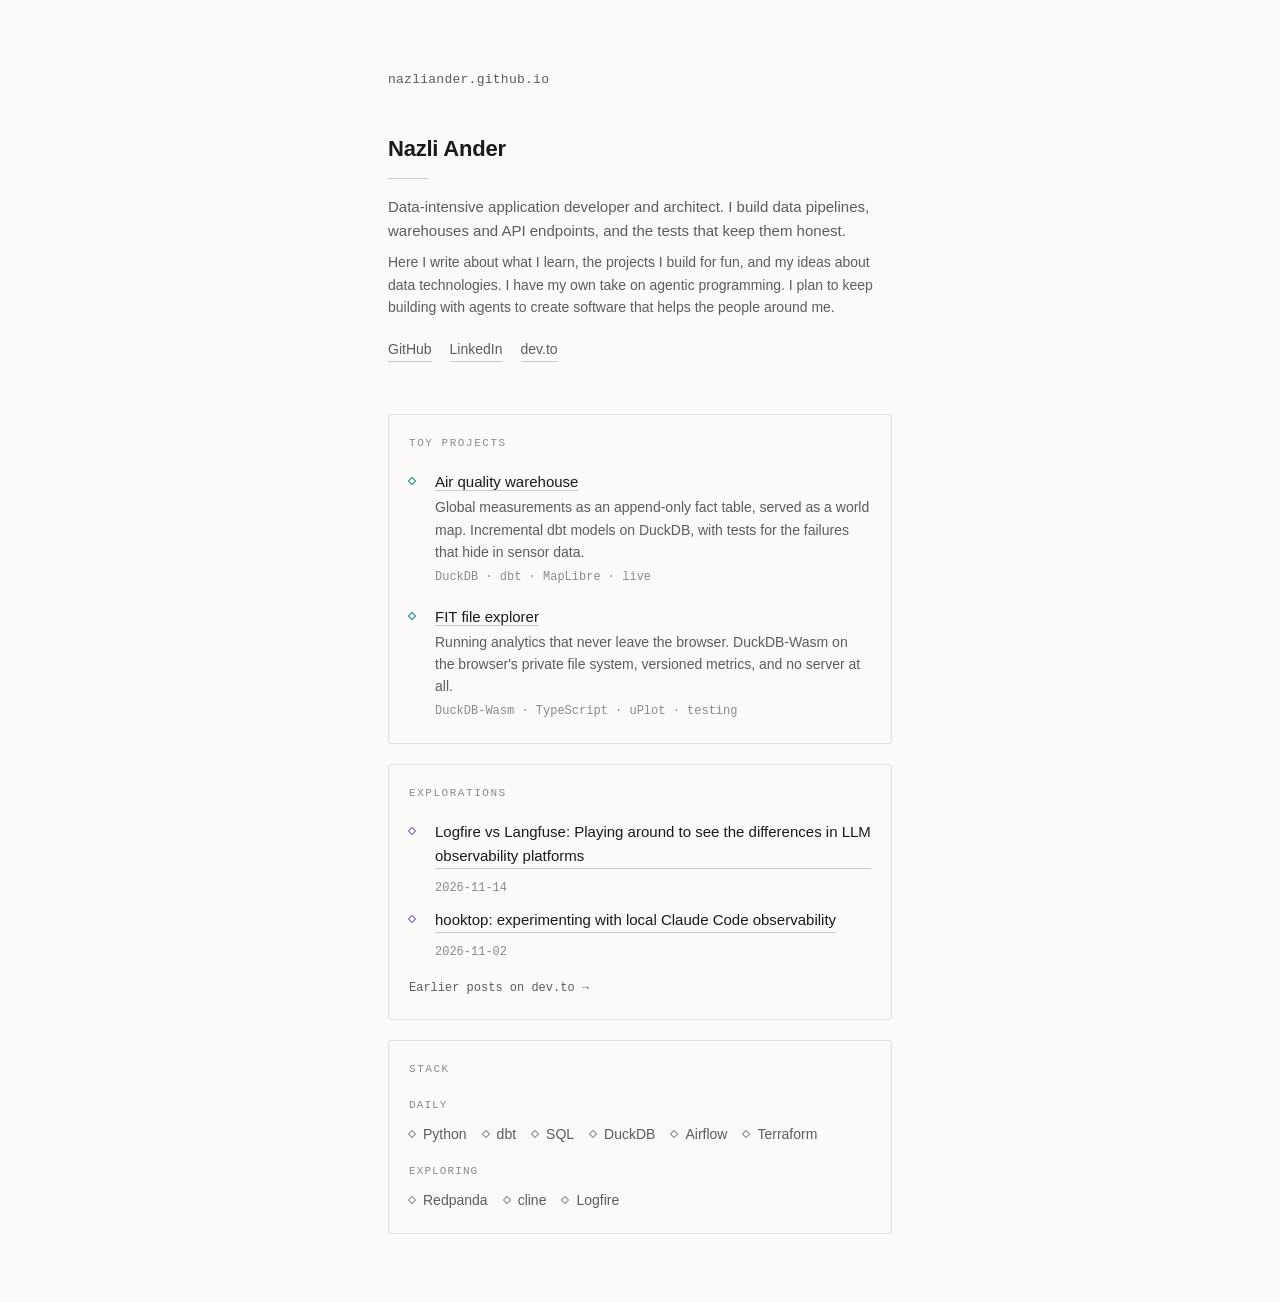
==== commit 15928c5e: "deploy: site build of 4736f6e" ====
--- a/index.html
+++ b/index.html
@@ -1,2 +1,2 @@
 <!DOCTYPE html><html lang="en"><head><meta charset="utf-8"><meta name="viewport" content="width=device-width, initial-scale=1"><title>Nazli Ander — data-intensive application developer</title><meta name="description" content="Data-intensive application developer and architect. I build data pipelines, warehouses and API endpoints, and the tests that keep them honest."><link rel="canonical" href="https://nazliander.github.io/"><meta property="og:type" content="profile"><meta property="og:site_name" content="Nazli Ander"><meta property="og:title" content="Nazli Ander — data-intensive application developer"><meta property="og:description" content="Data-intensive application developer and architect. I build data pipelines, warehouses and API endpoints, and the tests that keep them honest."><meta property="og:url" content="https://nazliander.github.io/"><meta property="og:image" content="https://nazliander.github.io/og.png"><meta property="og:image:width" content="1200"><meta property="og:image:height" content="630"><meta property="og:image:alt" content="Nazli Ander, Data-intensive application developer and architect. I build data pipelines, warehouses and API endpoints, and the tests that keep them honest."><meta name="twitter:card" content="summary_large_image"><meta name="twitter:title" content="Nazli Ander — data-intensive application developer"><meta name="twitter:description" content="Data-intensive application developer and architect. I build data pipelines, warehouses and API endpoints, and the tests that keep them honest."><meta name="twitter:image" content="https://nazliander.github.io/og.png"><script type="application/ld+json">{"@context":"https://schema.org","@type":"Person","name":"Nazli Ander","url":"https://nazliander.github.io/","description":"Data-intensive application developer and architect. I build data pipelines, warehouses and API endpoints, and the tests that keep them honest.","sameAs":["https://github.com/nazliander","https://www.linkedin.com/in/nazli-ander-33b428111/","https://dev.to/nazliander"]}</script><script defer src="https://static.cloudflareinsights.com/beacon.min.js" data-cf-beacon="{&quot;token&quot;: &quot;77f7c34b2c5643a896c90a469e544296&quot;}"></script><link rel="icon" type="image/svg+xml" href="/favicon.svg"><style>.fox[data-astro-cid-qw7fvuha]{--fox-cream:#f7f1e6;--fox-dark:#241c15;shape-rendering:crispedges;margin:1.75rem auto 0;display:block}.fox-paw[data-astro-cid-qw7fvuha]{transform-box:fill-box;transform-origin:100% 100%;animation:.82s ease-in-out infinite wave}@keyframes wave{0%,to{transform:rotate(-6deg)}50%{transform:rotate(-34deg)}}@media (prefers-reduced-motion:reduce){.fox-paw[data-astro-cid-qw7fvuha]{animation:none;transform:rotate(-28deg)}}
-</style><link rel="stylesheet" href="/_astro/global.CFjD3D1B.css"></head><body><main class="page"><button id="domain" class="domain" type="button" aria-expanded="false" aria-controls="fox">nazliander.github.io</button><h1 class="name">Nazli Ander</h1><hr class="rule"><p class="tagline">Data-intensive application developer and architect. I build data pipelines, warehouses and API endpoints, and the tests that keep them honest.</p><p class="intro">Here I write about what I learn, the projects I build for fun, and my ideas about data technologies. I have my own take on agentic programming. I plan to keep building with agents to create software that helps the people around me.</p><nav class="links"><a href="https://github.com/nazliander">GitHub</a><a href="https://www.linkedin.com/in/nazli-ander-33b428111/">LinkedIn</a><a href="https://dev.to/nazliander">dev.to</a></nav><section class="section"><h2>Toy projects</h2><ul class="items"><li class="item"><span class="bullet" style="--hue: var(--work)"></span><div><div class="item-title"><a href="/work/airquality/">Air quality warehouse</a></div><div class="item-summary">Global measurements as an append-only fact table, served as a world map. Incremental dbt models on DuckDB, with tests for the failures that hide in sensor data.</div><div class="item-meta">DuckDB · dbt · MapLibre · live</div></div></li><li class="item"><span class="bullet" style="--hue: var(--work)"></span><div><div class="item-title"><a href="/work/fit-file-explorer/">FIT file explorer</a></div><div class="item-summary">Running analytics that never leave the browser. DuckDB-Wasm on the browser&#39;s private file system, versioned metrics, and no server at all.</div><div class="item-meta">DuckDB-Wasm · TypeScript · uPlot · testing</div></div></li></ul></section><section class="section"><h2>Explorations</h2><ul class="items tight"><li class="item"><span class="bullet" style="--hue: var(--writing)"></span><div class="writing-row"><a class="item-title" href="/writing/logfire-vs-langfuse-playing-around-to-see-the-differences/">Logfire vs Langfuse: Playing around to see the differences</a><time class="date" datetime="2026-11-14">2026-11-14</time></div></li><li class="item"><span class="bullet" style="--hue: var(--writing)"></span><div class="writing-row"><a class="item-title" href="/writing/hooktop-experimenting-local-claude-code-observability/">hooktop: experimenting with local Claude Code observability</a><time class="date" datetime="2026-11-02">2026-11-02</time></div></li></ul><a class="more" href="/writing/">Earlier posts on dev.to →</a></section><section class="section"><h2>Stack</h2><div class="stack-group"><p class="stack-label">Daily</p><ul class="stack-list"><li><span class="bullet" style="--hue: var(--stack); margin-top: 0"></span>Python</li><li><span class="bullet" style="--hue: var(--stack); margin-top: 0"></span>dbt</li><li><span class="bullet" style="--hue: var(--stack); margin-top: 0"></span>SQL</li><li><span class="bullet" style="--hue: var(--stack); margin-top: 0"></span>DuckDB</li><li><span class="bullet" style="--hue: var(--stack); margin-top: 0"></span>Airflow</li><li><span class="bullet" style="--hue: var(--stack); margin-top: 0"></span>Terraform</li></ul></div><div class="stack-group"><p class="stack-label">Exploring</p><ul class="stack-list"><li><span class="bullet" style="--hue: var(--stack); margin-top: 0"></span>Redpanda</li><li><span class="bullet" style="--hue: var(--stack); margin-top: 0"></span>cline</li><li><span class="bullet" style="--hue: var(--stack); margin-top: 0"></span>Logfire</li></ul></div></section><div id="fox" hidden><svg class="fox" viewBox="0 0 75 65" width="150" height="130" role="img" aria-label="A small pixel fox waves." data-astro-cid-qw7fvuha><rect x="10" y="0" width="5" height="5" fill="var(--fox)" data-astro-cid-qw7fvuha></rect><rect x="15" y="0" width="5" height="5" fill="var(--fox)" data-astro-cid-qw7fvuha></rect><rect x="40" y="0" width="5" height="5" fill="var(--fox)" data-astro-cid-qw7fvuha></rect><rect x="45" y="0" width="5" height="5" fill="var(--fox)" data-astro-cid-qw7fvuha></rect><rect x="10" y="5" width="5" height="5" fill="var(--fox)" data-astro-cid-qw7fvuha></rect><rect x="15" y="5" width="5" height="5" fill="var(--fox-cream)" data-astro-cid-qw7fvuha></rect><rect x="20" y="5" width="5" height="5" fill="var(--fox)" data-astro-cid-qw7fvuha></rect><rect x="35" y="5" width="5" height="5" fill="var(--fox)" data-astro-cid-qw7fvuha></rect><rect x="40" y="5" width="5" height="5" fill="var(--fox-cream)" data-astro-cid-qw7fvuha></rect><rect x="45" y="5" width="5" height="5" fill="var(--fox)" data-astro-cid-qw7fvuha></rect><rect x="10" y="10" width="5" height="5" fill="var(--fox)" data-astro-cid-qw7fvuha></rect><rect x="15" y="10" width="5" height="5" fill="var(--fox)" data-astro-cid-qw7fvuha></rect><rect x="20" y="10" width="5" height="5" fill="var(--fox)" data-astro-cid-qw7fvuha></rect><rect x="25" y="10" width="5" height="5" fill="var(--fox)" data-astro-cid-qw7fvuha></rect><rect x="30" y="10" width="5" height="5" fill="var(--fox)" data-astro-cid-qw7fvuha></rect><rect x="35" y="10" width="5" height="5" fill="var(--fox)" data-astro-cid-qw7fvuha></rect><rect x="40" y="10" width="5" height="5" fill="var(--fox)" data-astro-cid-qw7fvuha></rect><rect x="45" y="10" width="5" height="5" fill="var(--fox)" data-astro-cid-qw7fvuha></rect><rect x="10" y="15" width="5" height="5" fill="var(--fox)" data-astro-cid-qw7fvuha></rect><rect x="15" y="15" width="5" height="5" fill="var(--fox-dark)" data-astro-cid-qw7fvuha></rect><rect x="20" y="15" width="5" height="5" fill="var(--fox)" data-astro-cid-qw7fvuha></rect><rect x="25" y="15" width="5" height="5" fill="var(--fox)" data-astro-cid-qw7fvuha></rect><rect x="30" y="15" width="5" height="5" fill="var(--fox)" data-astro-cid-qw7fvuha></rect><rect x="35" y="15" width="5" height="5" fill="var(--fox)" data-astro-cid-qw7fvuha></rect><rect x="40" y="15" width="5" height="5" fill="var(--fox-dark)" data-astro-cid-qw7fvuha></rect><rect x="45" y="15" width="5" height="5" fill="var(--fox)" data-astro-cid-qw7fvuha></rect><rect x="10" y="20" width="5" height="5" fill="var(--fox)" data-astro-cid-qw7fvuha></rect><rect x="15" y="20" width="5" height="5" fill="var(--fox)" data-astro-cid-qw7fvuha></rect><rect x="20" y="20" width="5" height="5" fill="var(--fox-cream)" data-astro-cid-qw7fvuha></rect><rect x="25" y="20" width="5" height="5" fill="var(--fox-cream)" data-astro-cid-qw7fvuha></rect><rect x="30" y="20" width="5" height="5" fill="var(--fox-cream)" data-astro-cid-qw7fvuha></rect><rect x="35" y="20" width="5" height="5" fill="var(--fox-cream)" data-astro-cid-qw7fvuha></rect><rect x="40" y="20" width="5" height="5" fill="var(--fox)" data-astro-cid-qw7fvuha></rect><rect x="45" y="20" width="5" height="5" fill="var(--fox)" data-astro-cid-qw7fvuha></rect><rect x="15" y="25" width="5" height="5" fill="var(--fox)" data-astro-cid-qw7fvuha></rect><rect x="20" y="25" width="5" height="5" fill="var(--fox-cream)" data-astro-cid-qw7fvuha></rect><rect x="25" y="25" width="5" height="5" fill="var(--fox-dark)" data-astro-cid-qw7fvuha></rect><rect x="30" y="25" width="5" height="5" fill="var(--fox-dark)" data-astro-cid-qw7fvuha></rect><rect x="35" y="25" width="5" height="5" fill="var(--fox-cream)" data-astro-cid-qw7fvuha></rect><rect x="40" y="25" width="5" height="5" fill="var(--fox)" data-astro-cid-qw7fvuha></rect><rect x="15" y="30" width="5" height="5" fill="var(--fox)" data-astro-cid-qw7fvuha></rect><rect x="20" y="30" width="5" height="5" fill="var(--fox)" data-astro-cid-qw7fvuha></rect><rect x="25" y="30" width="5" height="5" fill="var(--fox-cream)" data-astro-cid-qw7fvuha></rect><rect x="30" y="30" width="5" height="5" fill="var(--fox-cream)" data-astro-cid-qw7fvuha></rect><rect x="35" y="30" width="5" height="5" fill="var(--fox)" data-astro-cid-qw7fvuha></rect><rect x="40" y="30" width="5" height="5" fill="var(--fox)" data-astro-cid-qw7fvuha></rect><rect x="10" y="35" width="5" height="5" fill="var(--fox)" data-astro-cid-qw7fvuha></rect><rect x="15" y="35" width="5" height="5" fill="var(--fox)" data-astro-cid-qw7fvuha></rect><rect x="20" y="35" width="5" height="5" fill="var(--fox)" data-astro-cid-qw7fvuha></rect><rect x="25" y="35" width="5" height="5" fill="var(--fox)" data-astro-cid-qw7fvuha></rect><rect x="30" y="35" width="5" height="5" fill="var(--fox)" data-astro-cid-qw7fvuha></rect><rect x="35" y="35" width="5" height="5" fill="var(--fox)" data-astro-cid-qw7fvuha></rect><rect x="40" y="35" width="5" height="5" fill="var(--fox)" data-astro-cid-qw7fvuha></rect><rect x="45" y="35" width="5" height="5" fill="var(--fox)" data-astro-cid-qw7fvuha></rect><rect x="55" y="35" width="5" height="5" fill="var(--fox-cream)" data-astro-cid-qw7fvuha></rect><rect x="10" y="40" width="5" height="5" fill="var(--fox)" data-astro-cid-qw7fvuha></rect><rect x="15" y="40" width="5" height="5" fill="var(--fox)" data-astro-cid-qw7fvuha></rect><rect x="20" y="40" width="5" height="5" fill="var(--fox-cream)" data-astro-cid-qw7fvuha></rect><rect x="25" y="40" width="5" height="5" fill="var(--fox-cream)" data-astro-cid-qw7fvuha></rect><rect x="30" y="40" width="5" height="5" fill="var(--fox-cream)" data-astro-cid-qw7fvuha></rect><rect x="35" y="40" width="5" height="5" fill="var(--fox-cream)" data-astro-cid-qw7fvuha></rect><rect x="40" y="40" width="5" height="5" fill="var(--fox)" data-astro-cid-qw7fvuha></rect><rect x="45" y="40" width="5" height="5" fill="var(--fox)" data-astro-cid-qw7fvuha></rect><rect x="55" y="40" width="5" height="5" fill="var(--fox)" data-astro-cid-qw7fvuha></rect><rect x="10" y="45" width="5" height="5" fill="var(--fox)" data-astro-cid-qw7fvuha></rect><rect x="15" y="45" width="5" height="5" fill="var(--fox)" data-astro-cid-qw7fvuha></rect><rect x="20" y="45" width="5" height="5" fill="var(--fox-cream)" data-astro-cid-qw7fvuha></rect><rect x="25" y="45" width="5" height="5" fill="var(--fox-cream)" data-astro-cid-qw7fvuha></rect><rect x="30" y="45" width="5" height="5" fill="var(--fox-cream)" data-astro-cid-qw7fvuha></rect><rect x="35" y="45" width="5" height="5" fill="var(--fox-cream)" data-astro-cid-qw7fvuha></rect><rect x="40" y="45" width="5" height="5" fill="var(--fox)" data-astro-cid-qw7fvuha></rect><rect x="45" y="45" width="5" height="5" fill="var(--fox)" data-astro-cid-qw7fvuha></rect><rect x="55" y="45" width="5" height="5" fill="var(--fox)" data-astro-cid-qw7fvuha></rect><rect x="10" y="50" width="5" height="5" fill="var(--fox)" data-astro-cid-qw7fvuha></rect><rect x="15" y="50" width="5" height="5" fill="var(--fox)" data-astro-cid-qw7fvuha></rect><rect x="20" y="50" width="5" height="5" fill="var(--fox-cream)" data-astro-cid-qw7fvuha></rect><rect x="25" y="50" width="5" height="5" fill="var(--fox-cream)" data-astro-cid-qw7fvuha></rect><rect x="30" y="50" width="5" height="5" fill="var(--fox-cream)" data-astro-cid-qw7fvuha></rect><rect x="35" y="50" width="5" height="5" fill="var(--fox-cream)" data-astro-cid-qw7fvuha></rect><rect x="40" y="50" width="5" height="5" fill="var(--fox)" data-astro-cid-qw7fvuha></rect><rect x="45" y="50" width="5" height="5" fill="var(--fox)" data-astro-cid-qw7fvuha></rect><rect x="50" y="50" width="5" height="5" fill="var(--fox)" data-astro-cid-qw7fvuha></rect><rect x="55" y="50" width="5" height="5" fill="var(--fox)" data-astro-cid-qw7fvuha></rect><rect x="10" y="55" width="5" height="5" fill="var(--fox)" data-astro-cid-qw7fvuha></rect><rect x="15" y="55" width="5" height="5" fill="var(--fox)" data-astro-cid-qw7fvuha></rect><rect x="20" y="55" width="5" height="5" fill="var(--fox)" data-astro-cid-qw7fvuha></rect><rect x="25" y="55" width="5" height="5" fill="var(--fox)" data-astro-cid-qw7fvuha></rect><rect x="30" y="55" width="5" height="5" fill="var(--fox)" data-astro-cid-qw7fvuha></rect><rect x="35" y="55" width="5" height="5" fill="var(--fox)" data-astro-cid-qw7fvuha></rect><rect x="40" y="55" width="5" height="5" fill="var(--fox)" data-astro-cid-qw7fvuha></rect><rect x="45" y="55" width="5" height="5" fill="var(--fox)" data-astro-cid-qw7fvuha></rect><rect x="10" y="60" width="5" height="5" fill="var(--fox-cream)" data-astro-cid-qw7fvuha></rect><rect x="15" y="60" width="5" height="5" fill="var(--fox-cream)" data-astro-cid-qw7fvuha></rect><rect x="20" y="60" width="5" height="5" fill="var(--fox)" data-astro-cid-qw7fvuha></rect><rect x="25" y="60" width="5" height="5" fill="var(--fox)" data-astro-cid-qw7fvuha></rect><rect x="30" y="60" width="5" height="5" fill="var(--fox)" data-astro-cid-qw7fvuha></rect><rect x="35" y="60" width="5" height="5" fill="var(--fox)" data-astro-cid-qw7fvuha></rect><rect x="40" y="60" width="5" height="5" fill="var(--fox-cream)" data-astro-cid-qw7fvuha></rect><rect x="45" y="60" width="5" height="5" fill="var(--fox-cream)" data-astro-cid-qw7fvuha></rect><g class="fox-paw" data-astro-cid-qw7fvuha><rect x="5" y="30" width="5" height="5" fill="var(--fox)" data-astro-cid-qw7fvuha></rect><rect x="0" y="35" width="5" height="5" fill="var(--fox)" data-astro-cid-qw7fvuha></rect><rect x="5" y="35" width="5" height="5" fill="var(--fox)" data-astro-cid-qw7fvuha></rect><rect x="5" y="40" width="5" height="5" fill="var(--fox)" data-astro-cid-qw7fvuha></rect></g></svg></div></main><script type="module">var e=document.getElementById(`domain`),t=document.getElementById(`fox`);e?.addEventListener(`click`,()=>{let n=!t.hidden;t.hidden=n,e.setAttribute(`aria-expanded`,String(!n)),n||t.scrollIntoView({behavior:`smooth`,block:`nearest`})});</script></body></html>+</style><link rel="stylesheet" href="/_astro/global.CFjD3D1B.css"></head><body><main class="page"><button id="domain" class="domain" type="button" aria-expanded="false" aria-controls="fox">nazliander.github.io</button><h1 class="name">Nazli Ander</h1><hr class="rule"><p class="tagline">Data-intensive application developer and architect. I build data pipelines, warehouses and API endpoints, and the tests that keep them honest.</p><p class="intro">Here I write about what I learn, the projects I build for fun, and my ideas about data technologies. I have my own take on agentic programming. I plan to keep building with agents to create software that helps the people around me.</p><nav class="links"><a href="https://github.com/nazliander">GitHub</a><a href="https://www.linkedin.com/in/nazli-ander-33b428111/">LinkedIn</a><a href="https://dev.to/nazliander">dev.to</a></nav><section class="section"><h2>Toy projects</h2><ul class="items"><li class="item"><span class="bullet" style="--hue: var(--work)"></span><div><div class="item-title"><a href="/work/airquality/">Air quality warehouse</a></div><div class="item-summary">Global measurements as an append-only fact table, served as a world map. Incremental dbt models on DuckDB, with tests for the failures that hide in sensor data.</div><div class="item-meta">DuckDB · dbt · MapLibre · live</div></div></li><li class="item"><span class="bullet" style="--hue: var(--work)"></span><div><div class="item-title"><a href="/work/fit-file-explorer/">FIT file explorer</a></div><div class="item-summary">Running analytics that never leave the browser. DuckDB-Wasm on the browser&#39;s private file system, versioned metrics, and no server at all.</div><div class="item-meta">DuckDB-Wasm · TypeScript · uPlot · testing</div></div></li></ul></section><section class="section"><h2>Explorations</h2><ul class="items tight"><li class="item"><span class="bullet" style="--hue: var(--writing)"></span><div class="writing-row"><a class="item-title" href="/writing/logfire-vs-langfuse-playing-around-to-see-the-differences/">Logfire vs Langfuse: Playing around to see the differences in LLM observability platforms</a><time class="date" datetime="2026-11-14">2026-11-14</time></div></li><li class="item"><span class="bullet" style="--hue: var(--writing)"></span><div class="writing-row"><a class="item-title" href="/writing/hooktop-experimenting-local-claude-code-observability/">hooktop: experimenting with local Claude Code observability</a><time class="date" datetime="2026-11-02">2026-11-02</time></div></li></ul><a class="more" href="/writing/">Earlier posts on dev.to →</a></section><section class="section"><h2>Stack</h2><div class="stack-group"><p class="stack-label">Daily</p><ul class="stack-list"><li><span class="bullet" style="--hue: var(--stack); margin-top: 0"></span>Python</li><li><span class="bullet" style="--hue: var(--stack); margin-top: 0"></span>dbt</li><li><span class="bullet" style="--hue: var(--stack); margin-top: 0"></span>SQL</li><li><span class="bullet" style="--hue: var(--stack); margin-top: 0"></span>DuckDB</li><li><span class="bullet" style="--hue: var(--stack); margin-top: 0"></span>Airflow</li><li><span class="bullet" style="--hue: var(--stack); margin-top: 0"></span>Terraform</li></ul></div><div class="stack-group"><p class="stack-label">Exploring</p><ul class="stack-list"><li><span class="bullet" style="--hue: var(--stack); margin-top: 0"></span>Redpanda</li><li><span class="bullet" style="--hue: var(--stack); margin-top: 0"></span>cline</li><li><span class="bullet" style="--hue: var(--stack); margin-top: 0"></span>Logfire</li></ul></div></section><div id="fox" hidden><svg class="fox" viewBox="0 0 75 65" width="150" height="130" role="img" aria-label="A small pixel fox waves." data-astro-cid-qw7fvuha><rect x="10" y="0" width="5" height="5" fill="var(--fox)" data-astro-cid-qw7fvuha></rect><rect x="15" y="0" width="5" height="5" fill="var(--fox)" data-astro-cid-qw7fvuha></rect><rect x="40" y="0" width="5" height="5" fill="var(--fox)" data-astro-cid-qw7fvuha></rect><rect x="45" y="0" width="5" height="5" fill="var(--fox)" data-astro-cid-qw7fvuha></rect><rect x="10" y="5" width="5" height="5" fill="var(--fox)" data-astro-cid-qw7fvuha></rect><rect x="15" y="5" width="5" height="5" fill="var(--fox-cream)" data-astro-cid-qw7fvuha></rect><rect x="20" y="5" width="5" height="5" fill="var(--fox)" data-astro-cid-qw7fvuha></rect><rect x="35" y="5" width="5" height="5" fill="var(--fox)" data-astro-cid-qw7fvuha></rect><rect x="40" y="5" width="5" height="5" fill="var(--fox-cream)" data-astro-cid-qw7fvuha></rect><rect x="45" y="5" width="5" height="5" fill="var(--fox)" data-astro-cid-qw7fvuha></rect><rect x="10" y="10" width="5" height="5" fill="var(--fox)" data-astro-cid-qw7fvuha></rect><rect x="15" y="10" width="5" height="5" fill="var(--fox)" data-astro-cid-qw7fvuha></rect><rect x="20" y="10" width="5" height="5" fill="var(--fox)" data-astro-cid-qw7fvuha></rect><rect x="25" y="10" width="5" height="5" fill="var(--fox)" data-astro-cid-qw7fvuha></rect><rect x="30" y="10" width="5" height="5" fill="var(--fox)" data-astro-cid-qw7fvuha></rect><rect x="35" y="10" width="5" height="5" fill="var(--fox)" data-astro-cid-qw7fvuha></rect><rect x="40" y="10" width="5" height="5" fill="var(--fox)" data-astro-cid-qw7fvuha></rect><rect x="45" y="10" width="5" height="5" fill="var(--fox)" data-astro-cid-qw7fvuha></rect><rect x="10" y="15" width="5" height="5" fill="var(--fox)" data-astro-cid-qw7fvuha></rect><rect x="15" y="15" width="5" height="5" fill="var(--fox-dark)" data-astro-cid-qw7fvuha></rect><rect x="20" y="15" width="5" height="5" fill="var(--fox)" data-astro-cid-qw7fvuha></rect><rect x="25" y="15" width="5" height="5" fill="var(--fox)" data-astro-cid-qw7fvuha></rect><rect x="30" y="15" width="5" height="5" fill="var(--fox)" data-astro-cid-qw7fvuha></rect><rect x="35" y="15" width="5" height="5" fill="var(--fox)" data-astro-cid-qw7fvuha></rect><rect x="40" y="15" width="5" height="5" fill="var(--fox-dark)" data-astro-cid-qw7fvuha></rect><rect x="45" y="15" width="5" height="5" fill="var(--fox)" data-astro-cid-qw7fvuha></rect><rect x="10" y="20" width="5" height="5" fill="var(--fox)" data-astro-cid-qw7fvuha></rect><rect x="15" y="20" width="5" height="5" fill="var(--fox)" data-astro-cid-qw7fvuha></rect><rect x="20" y="20" width="5" height="5" fill="var(--fox-cream)" data-astro-cid-qw7fvuha></rect><rect x="25" y="20" width="5" height="5" fill="var(--fox-cream)" data-astro-cid-qw7fvuha></rect><rect x="30" y="20" width="5" height="5" fill="var(--fox-cream)" data-astro-cid-qw7fvuha></rect><rect x="35" y="20" width="5" height="5" fill="var(--fox-cream)" data-astro-cid-qw7fvuha></rect><rect x="40" y="20" width="5" height="5" fill="var(--fox)" data-astro-cid-qw7fvuha></rect><rect x="45" y="20" width="5" height="5" fill="var(--fox)" data-astro-cid-qw7fvuha></rect><rect x="15" y="25" width="5" height="5" fill="var(--fox)" data-astro-cid-qw7fvuha></rect><rect x="20" y="25" width="5" height="5" fill="var(--fox-cream)" data-astro-cid-qw7fvuha></rect><rect x="25" y="25" width="5" height="5" fill="var(--fox-dark)" data-astro-cid-qw7fvuha></rect><rect x="30" y="25" width="5" height="5" fill="var(--fox-dark)" data-astro-cid-qw7fvuha></rect><rect x="35" y="25" width="5" height="5" fill="var(--fox-cream)" data-astro-cid-qw7fvuha></rect><rect x="40" y="25" width="5" height="5" fill="var(--fox)" data-astro-cid-qw7fvuha></rect><rect x="15" y="30" width="5" height="5" fill="var(--fox)" data-astro-cid-qw7fvuha></rect><rect x="20" y="30" width="5" height="5" fill="var(--fox)" data-astro-cid-qw7fvuha></rect><rect x="25" y="30" width="5" height="5" fill="var(--fox-cream)" data-astro-cid-qw7fvuha></rect><rect x="30" y="30" width="5" height="5" fill="var(--fox-cream)" data-astro-cid-qw7fvuha></rect><rect x="35" y="30" width="5" height="5" fill="var(--fox)" data-astro-cid-qw7fvuha></rect><rect x="40" y="30" width="5" height="5" fill="var(--fox)" data-astro-cid-qw7fvuha></rect><rect x="10" y="35" width="5" height="5" fill="var(--fox)" data-astro-cid-qw7fvuha></rect><rect x="15" y="35" width="5" height="5" fill="var(--fox)" data-astro-cid-qw7fvuha></rect><rect x="20" y="35" width="5" height="5" fill="var(--fox)" data-astro-cid-qw7fvuha></rect><rect x="25" y="35" width="5" height="5" fill="var(--fox)" data-astro-cid-qw7fvuha></rect><rect x="30" y="35" width="5" height="5" fill="var(--fox)" data-astro-cid-qw7fvuha></rect><rect x="35" y="35" width="5" height="5" fill="var(--fox)" data-astro-cid-qw7fvuha></rect><rect x="40" y="35" width="5" height="5" fill="var(--fox)" data-astro-cid-qw7fvuha></rect><rect x="45" y="35" width="5" height="5" fill="var(--fox)" data-astro-cid-qw7fvuha></rect><rect x="55" y="35" width="5" height="5" fill="var(--fox-cream)" data-astro-cid-qw7fvuha></rect><rect x="10" y="40" width="5" height="5" fill="var(--fox)" data-astro-cid-qw7fvuha></rect><rect x="15" y="40" width="5" height="5" fill="var(--fox)" data-astro-cid-qw7fvuha></rect><rect x="20" y="40" width="5" height="5" fill="var(--fox-cream)" data-astro-cid-qw7fvuha></rect><rect x="25" y="40" width="5" height="5" fill="var(--fox-cream)" data-astro-cid-qw7fvuha></rect><rect x="30" y="40" width="5" height="5" fill="var(--fox-cream)" data-astro-cid-qw7fvuha></rect><rect x="35" y="40" width="5" height="5" fill="var(--fox-cream)" data-astro-cid-qw7fvuha></rect><rect x="40" y="40" width="5" height="5" fill="var(--fox)" data-astro-cid-qw7fvuha></rect><rect x="45" y="40" width="5" height="5" fill="var(--fox)" data-astro-cid-qw7fvuha></rect><rect x="55" y="40" width="5" height="5" fill="var(--fox)" data-astro-cid-qw7fvuha></rect><rect x="10" y="45" width="5" height="5" fill="var(--fox)" data-astro-cid-qw7fvuha></rect><rect x="15" y="45" width="5" height="5" fill="var(--fox)" data-astro-cid-qw7fvuha></rect><rect x="20" y="45" width="5" height="5" fill="var(--fox-cream)" data-astro-cid-qw7fvuha></rect><rect x="25" y="45" width="5" height="5" fill="var(--fox-cream)" data-astro-cid-qw7fvuha></rect><rect x="30" y="45" width="5" height="5" fill="var(--fox-cream)" data-astro-cid-qw7fvuha></rect><rect x="35" y="45" width="5" height="5" fill="var(--fox-cream)" data-astro-cid-qw7fvuha></rect><rect x="40" y="45" width="5" height="5" fill="var(--fox)" data-astro-cid-qw7fvuha></rect><rect x="45" y="45" width="5" height="5" fill="var(--fox)" data-astro-cid-qw7fvuha></rect><rect x="55" y="45" width="5" height="5" fill="var(--fox)" data-astro-cid-qw7fvuha></rect><rect x="10" y="50" width="5" height="5" fill="var(--fox)" data-astro-cid-qw7fvuha></rect><rect x="15" y="50" width="5" height="5" fill="var(--fox)" data-astro-cid-qw7fvuha></rect><rect x="20" y="50" width="5" height="5" fill="var(--fox-cream)" data-astro-cid-qw7fvuha></rect><rect x="25" y="50" width="5" height="5" fill="var(--fox-cream)" data-astro-cid-qw7fvuha></rect><rect x="30" y="50" width="5" height="5" fill="var(--fox-cream)" data-astro-cid-qw7fvuha></rect><rect x="35" y="50" width="5" height="5" fill="var(--fox-cream)" data-astro-cid-qw7fvuha></rect><rect x="40" y="50" width="5" height="5" fill="var(--fox)" data-astro-cid-qw7fvuha></rect><rect x="45" y="50" width="5" height="5" fill="var(--fox)" data-astro-cid-qw7fvuha></rect><rect x="50" y="50" width="5" height="5" fill="var(--fox)" data-astro-cid-qw7fvuha></rect><rect x="55" y="50" width="5" height="5" fill="var(--fox)" data-astro-cid-qw7fvuha></rect><rect x="10" y="55" width="5" height="5" fill="var(--fox)" data-astro-cid-qw7fvuha></rect><rect x="15" y="55" width="5" height="5" fill="var(--fox)" data-astro-cid-qw7fvuha></rect><rect x="20" y="55" width="5" height="5" fill="var(--fox)" data-astro-cid-qw7fvuha></rect><rect x="25" y="55" width="5" height="5" fill="var(--fox)" data-astro-cid-qw7fvuha></rect><rect x="30" y="55" width="5" height="5" fill="var(--fox)" data-astro-cid-qw7fvuha></rect><rect x="35" y="55" width="5" height="5" fill="var(--fox)" data-astro-cid-qw7fvuha></rect><rect x="40" y="55" width="5" height="5" fill="var(--fox)" data-astro-cid-qw7fvuha></rect><rect x="45" y="55" width="5" height="5" fill="var(--fox)" data-astro-cid-qw7fvuha></rect><rect x="10" y="60" width="5" height="5" fill="var(--fox-cream)" data-astro-cid-qw7fvuha></rect><rect x="15" y="60" width="5" height="5" fill="var(--fox-cream)" data-astro-cid-qw7fvuha></rect><rect x="20" y="60" width="5" height="5" fill="var(--fox)" data-astro-cid-qw7fvuha></rect><rect x="25" y="60" width="5" height="5" fill="var(--fox)" data-astro-cid-qw7fvuha></rect><rect x="30" y="60" width="5" height="5" fill="var(--fox)" data-astro-cid-qw7fvuha></rect><rect x="35" y="60" width="5" height="5" fill="var(--fox)" data-astro-cid-qw7fvuha></rect><rect x="40" y="60" width="5" height="5" fill="var(--fox-cream)" data-astro-cid-qw7fvuha></rect><rect x="45" y="60" width="5" height="5" fill="var(--fox-cream)" data-astro-cid-qw7fvuha></rect><g class="fox-paw" data-astro-cid-qw7fvuha><rect x="5" y="30" width="5" height="5" fill="var(--fox)" data-astro-cid-qw7fvuha></rect><rect x="0" y="35" width="5" height="5" fill="var(--fox)" data-astro-cid-qw7fvuha></rect><rect x="5" y="35" width="5" height="5" fill="var(--fox)" data-astro-cid-qw7fvuha></rect><rect x="5" y="40" width="5" height="5" fill="var(--fox)" data-astro-cid-qw7fvuha></rect></g></svg></div></main><script type="module">var e=document.getElementById(`domain`),t=document.getElementById(`fox`);e?.addEventListener(`click`,()=>{let n=!t.hidden;t.hidden=n,e.setAttribute(`aria-expanded`,String(!n)),n||t.scrollIntoView({behavior:`smooth`,block:`nearest`})});</script></body></html>
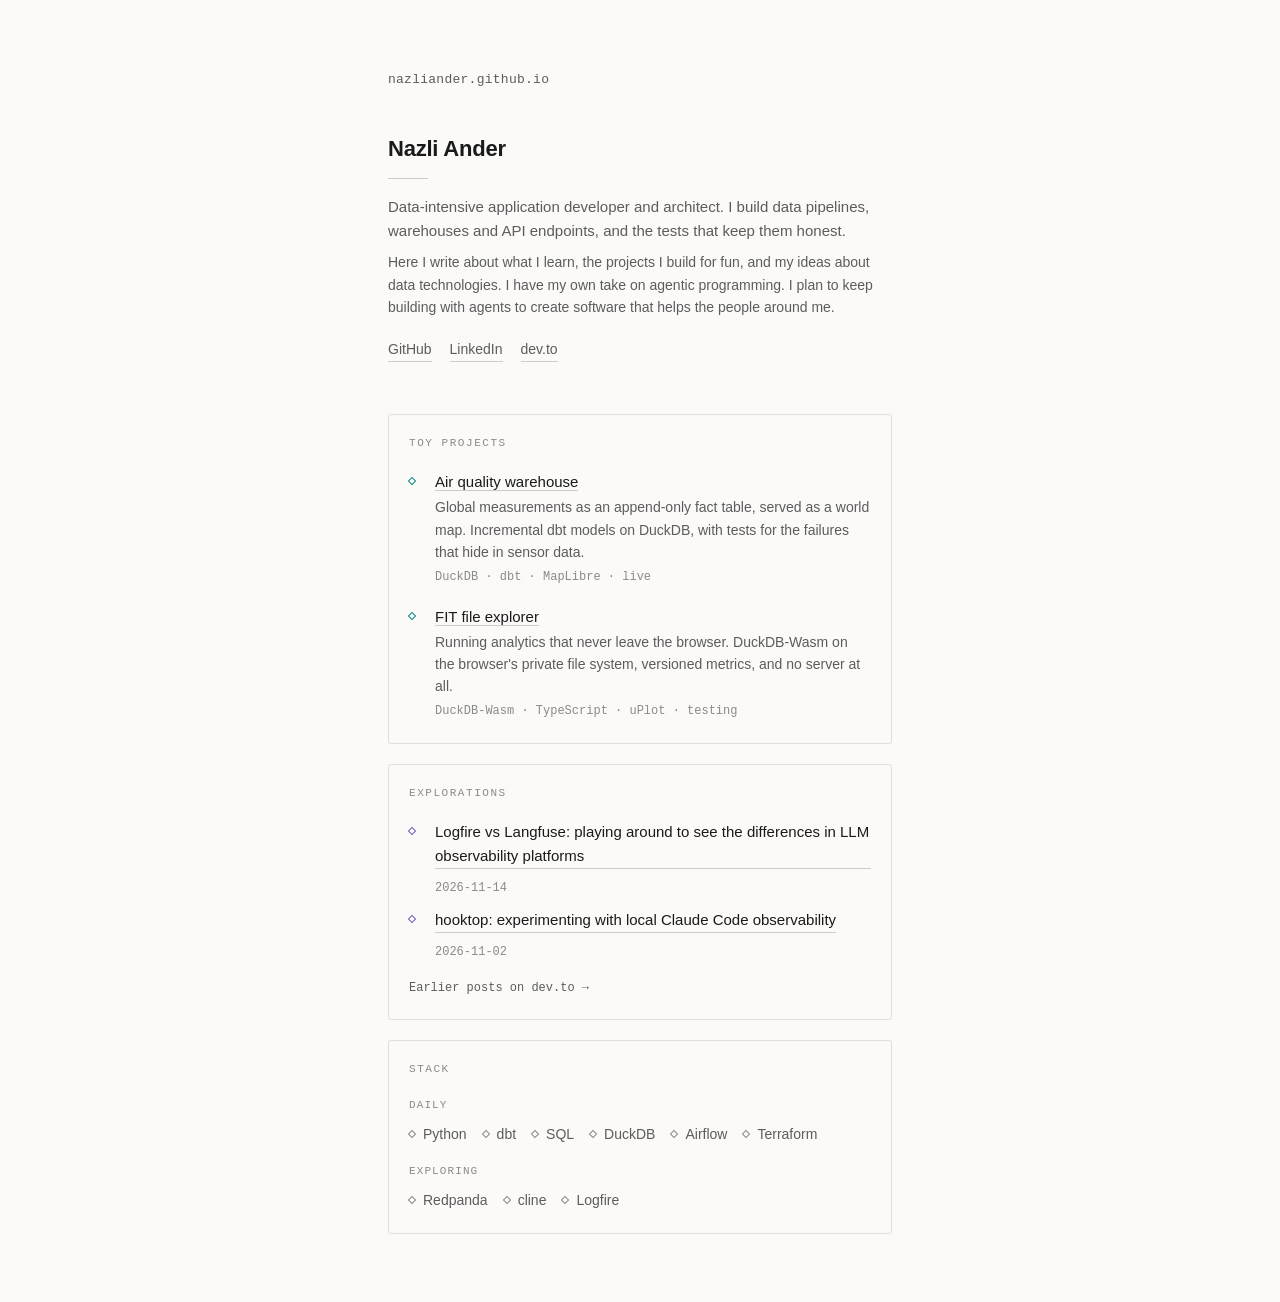
==== commit c29ceb63: "deploy: site build of f41ce2f" ====
--- a/index.html
+++ b/index.html
@@ -1,2 +1,2 @@
 <!DOCTYPE html><html lang="en"><head><meta charset="utf-8"><meta name="viewport" content="width=device-width, initial-scale=1"><title>Nazli Ander — data-intensive application developer</title><meta name="description" content="Data-intensive application developer and architect. I build data pipelines, warehouses and API endpoints, and the tests that keep them honest."><link rel="canonical" href="https://nazliander.github.io/"><meta property="og:type" content="profile"><meta property="og:site_name" content="Nazli Ander"><meta property="og:title" content="Nazli Ander — data-intensive application developer"><meta property="og:description" content="Data-intensive application developer and architect. I build data pipelines, warehouses and API endpoints, and the tests that keep them honest."><meta property="og:url" content="https://nazliander.github.io/"><meta property="og:image" content="https://nazliander.github.io/og.png"><meta property="og:image:width" content="1200"><meta property="og:image:height" content="630"><meta property="og:image:alt" content="Nazli Ander, Data-intensive application developer and architect. I build data pipelines, warehouses and API endpoints, and the tests that keep them honest."><meta name="twitter:card" content="summary_large_image"><meta name="twitter:title" content="Nazli Ander — data-intensive application developer"><meta name="twitter:description" content="Data-intensive application developer and architect. I build data pipelines, warehouses and API endpoints, and the tests that keep them honest."><meta name="twitter:image" content="https://nazliander.github.io/og.png"><script type="application/ld+json">{"@context":"https://schema.org","@type":"Person","name":"Nazli Ander","url":"https://nazliander.github.io/","description":"Data-intensive application developer and architect. I build data pipelines, warehouses and API endpoints, and the tests that keep them honest.","sameAs":["https://github.com/nazliander","https://www.linkedin.com/in/nazli-ander-33b428111/","https://dev.to/nazliander"]}</script><script defer src="https://static.cloudflareinsights.com/beacon.min.js" data-cf-beacon="{&quot;token&quot;: &quot;77f7c34b2c5643a896c90a469e544296&quot;}"></script><link rel="icon" type="image/svg+xml" href="/favicon.svg"><style>.fox[data-astro-cid-qw7fvuha]{--fox-cream:#f7f1e6;--fox-dark:#241c15;shape-rendering:crispedges;margin:1.75rem auto 0;display:block}.fox-paw[data-astro-cid-qw7fvuha]{transform-box:fill-box;transform-origin:100% 100%;animation:.82s ease-in-out infinite wave}@keyframes wave{0%,to{transform:rotate(-6deg)}50%{transform:rotate(-34deg)}}@media (prefers-reduced-motion:reduce){.fox-paw[data-astro-cid-qw7fvuha]{animation:none;transform:rotate(-28deg)}}
-</style><link rel="stylesheet" href="/_astro/global.CFjD3D1B.css"></head><body><main class="page"><button id="domain" class="domain" type="button" aria-expanded="false" aria-controls="fox">nazliander.github.io</button><h1 class="name">Nazli Ander</h1><hr class="rule"><p class="tagline">Data-intensive application developer and architect. I build data pipelines, warehouses and API endpoints, and the tests that keep them honest.</p><p class="intro">Here I write about what I learn, the projects I build for fun, and my ideas about data technologies. I have my own take on agentic programming. I plan to keep building with agents to create software that helps the people around me.</p><nav class="links"><a href="https://github.com/nazliander">GitHub</a><a href="https://www.linkedin.com/in/nazli-ander-33b428111/">LinkedIn</a><a href="https://dev.to/nazliander">dev.to</a></nav><section class="section"><h2>Toy projects</h2><ul class="items"><li class="item"><span class="bullet" style="--hue: var(--work)"></span><div><div class="item-title"><a href="/work/airquality/">Air quality warehouse</a></div><div class="item-summary">Global measurements as an append-only fact table, served as a world map. Incremental dbt models on DuckDB, with tests for the failures that hide in sensor data.</div><div class="item-meta">DuckDB · dbt · MapLibre · live</div></div></li><li class="item"><span class="bullet" style="--hue: var(--work)"></span><div><div class="item-title"><a href="/work/fit-file-explorer/">FIT file explorer</a></div><div class="item-summary">Running analytics that never leave the browser. DuckDB-Wasm on the browser&#39;s private file system, versioned metrics, and no server at all.</div><div class="item-meta">DuckDB-Wasm · TypeScript · uPlot · testing</div></div></li></ul></section><section class="section"><h2>Explorations</h2><ul class="items tight"><li class="item"><span class="bullet" style="--hue: var(--writing)"></span><div class="writing-row"><a class="item-title" href="/writing/logfire-vs-langfuse-playing-around-to-see-the-differences/">Logfire vs Langfuse: Playing around to see the differences in LLM observability platforms</a><time class="date" datetime="2026-11-14">2026-11-14</time></div></li><li class="item"><span class="bullet" style="--hue: var(--writing)"></span><div class="writing-row"><a class="item-title" href="/writing/hooktop-experimenting-local-claude-code-observability/">hooktop: experimenting with local Claude Code observability</a><time class="date" datetime="2026-11-02">2026-11-02</time></div></li></ul><a class="more" href="/writing/">Earlier posts on dev.to →</a></section><section class="section"><h2>Stack</h2><div class="stack-group"><p class="stack-label">Daily</p><ul class="stack-list"><li><span class="bullet" style="--hue: var(--stack); margin-top: 0"></span>Python</li><li><span class="bullet" style="--hue: var(--stack); margin-top: 0"></span>dbt</li><li><span class="bullet" style="--hue: var(--stack); margin-top: 0"></span>SQL</li><li><span class="bullet" style="--hue: var(--stack); margin-top: 0"></span>DuckDB</li><li><span class="bullet" style="--hue: var(--stack); margin-top: 0"></span>Airflow</li><li><span class="bullet" style="--hue: var(--stack); margin-top: 0"></span>Terraform</li></ul></div><div class="stack-group"><p class="stack-label">Exploring</p><ul class="stack-list"><li><span class="bullet" style="--hue: var(--stack); margin-top: 0"></span>Redpanda</li><li><span class="bullet" style="--hue: var(--stack); margin-top: 0"></span>cline</li><li><span class="bullet" style="--hue: var(--stack); margin-top: 0"></span>Logfire</li></ul></div></section><div id="fox" hidden><svg class="fox" viewBox="0 0 75 65" width="150" height="130" role="img" aria-label="A small pixel fox waves." data-astro-cid-qw7fvuha><rect x="10" y="0" width="5" height="5" fill="var(--fox)" data-astro-cid-qw7fvuha></rect><rect x="15" y="0" width="5" height="5" fill="var(--fox)" data-astro-cid-qw7fvuha></rect><rect x="40" y="0" width="5" height="5" fill="var(--fox)" data-astro-cid-qw7fvuha></rect><rect x="45" y="0" width="5" height="5" fill="var(--fox)" data-astro-cid-qw7fvuha></rect><rect x="10" y="5" width="5" height="5" fill="var(--fox)" data-astro-cid-qw7fvuha></rect><rect x="15" y="5" width="5" height="5" fill="var(--fox-cream)" data-astro-cid-qw7fvuha></rect><rect x="20" y="5" width="5" height="5" fill="var(--fox)" data-astro-cid-qw7fvuha></rect><rect x="35" y="5" width="5" height="5" fill="var(--fox)" data-astro-cid-qw7fvuha></rect><rect x="40" y="5" width="5" height="5" fill="var(--fox-cream)" data-astro-cid-qw7fvuha></rect><rect x="45" y="5" width="5" height="5" fill="var(--fox)" data-astro-cid-qw7fvuha></rect><rect x="10" y="10" width="5" height="5" fill="var(--fox)" data-astro-cid-qw7fvuha></rect><rect x="15" y="10" width="5" height="5" fill="var(--fox)" data-astro-cid-qw7fvuha></rect><rect x="20" y="10" width="5" height="5" fill="var(--fox)" data-astro-cid-qw7fvuha></rect><rect x="25" y="10" width="5" height="5" fill="var(--fox)" data-astro-cid-qw7fvuha></rect><rect x="30" y="10" width="5" height="5" fill="var(--fox)" data-astro-cid-qw7fvuha></rect><rect x="35" y="10" width="5" height="5" fill="var(--fox)" data-astro-cid-qw7fvuha></rect><rect x="40" y="10" width="5" height="5" fill="var(--fox)" data-astro-cid-qw7fvuha></rect><rect x="45" y="10" width="5" height="5" fill="var(--fox)" data-astro-cid-qw7fvuha></rect><rect x="10" y="15" width="5" height="5" fill="var(--fox)" data-astro-cid-qw7fvuha></rect><rect x="15" y="15" width="5" height="5" fill="var(--fox-dark)" data-astro-cid-qw7fvuha></rect><rect x="20" y="15" width="5" height="5" fill="var(--fox)" data-astro-cid-qw7fvuha></rect><rect x="25" y="15" width="5" height="5" fill="var(--fox)" data-astro-cid-qw7fvuha></rect><rect x="30" y="15" width="5" height="5" fill="var(--fox)" data-astro-cid-qw7fvuha></rect><rect x="35" y="15" width="5" height="5" fill="var(--fox)" data-astro-cid-qw7fvuha></rect><rect x="40" y="15" width="5" height="5" fill="var(--fox-dark)" data-astro-cid-qw7fvuha></rect><rect x="45" y="15" width="5" height="5" fill="var(--fox)" data-astro-cid-qw7fvuha></rect><rect x="10" y="20" width="5" height="5" fill="var(--fox)" data-astro-cid-qw7fvuha></rect><rect x="15" y="20" width="5" height="5" fill="var(--fox)" data-astro-cid-qw7fvuha></rect><rect x="20" y="20" width="5" height="5" fill="var(--fox-cream)" data-astro-cid-qw7fvuha></rect><rect x="25" y="20" width="5" height="5" fill="var(--fox-cream)" data-astro-cid-qw7fvuha></rect><rect x="30" y="20" width="5" height="5" fill="var(--fox-cream)" data-astro-cid-qw7fvuha></rect><rect x="35" y="20" width="5" height="5" fill="var(--fox-cream)" data-astro-cid-qw7fvuha></rect><rect x="40" y="20" width="5" height="5" fill="var(--fox)" data-astro-cid-qw7fvuha></rect><rect x="45" y="20" width="5" height="5" fill="var(--fox)" data-astro-cid-qw7fvuha></rect><rect x="15" y="25" width="5" height="5" fill="var(--fox)" data-astro-cid-qw7fvuha></rect><rect x="20" y="25" width="5" height="5" fill="var(--fox-cream)" data-astro-cid-qw7fvuha></rect><rect x="25" y="25" width="5" height="5" fill="var(--fox-dark)" data-astro-cid-qw7fvuha></rect><rect x="30" y="25" width="5" height="5" fill="var(--fox-dark)" data-astro-cid-qw7fvuha></rect><rect x="35" y="25" width="5" height="5" fill="var(--fox-cream)" data-astro-cid-qw7fvuha></rect><rect x="40" y="25" width="5" height="5" fill="var(--fox)" data-astro-cid-qw7fvuha></rect><rect x="15" y="30" width="5" height="5" fill="var(--fox)" data-astro-cid-qw7fvuha></rect><rect x="20" y="30" width="5" height="5" fill="var(--fox)" data-astro-cid-qw7fvuha></rect><rect x="25" y="30" width="5" height="5" fill="var(--fox-cream)" data-astro-cid-qw7fvuha></rect><rect x="30" y="30" width="5" height="5" fill="var(--fox-cream)" data-astro-cid-qw7fvuha></rect><rect x="35" y="30" width="5" height="5" fill="var(--fox)" data-astro-cid-qw7fvuha></rect><rect x="40" y="30" width="5" height="5" fill="var(--fox)" data-astro-cid-qw7fvuha></rect><rect x="10" y="35" width="5" height="5" fill="var(--fox)" data-astro-cid-qw7fvuha></rect><rect x="15" y="35" width="5" height="5" fill="var(--fox)" data-astro-cid-qw7fvuha></rect><rect x="20" y="35" width="5" height="5" fill="var(--fox)" data-astro-cid-qw7fvuha></rect><rect x="25" y="35" width="5" height="5" fill="var(--fox)" data-astro-cid-qw7fvuha></rect><rect x="30" y="35" width="5" height="5" fill="var(--fox)" data-astro-cid-qw7fvuha></rect><rect x="35" y="35" width="5" height="5" fill="var(--fox)" data-astro-cid-qw7fvuha></rect><rect x="40" y="35" width="5" height="5" fill="var(--fox)" data-astro-cid-qw7fvuha></rect><rect x="45" y="35" width="5" height="5" fill="var(--fox)" data-astro-cid-qw7fvuha></rect><rect x="55" y="35" width="5" height="5" fill="var(--fox-cream)" data-astro-cid-qw7fvuha></rect><rect x="10" y="40" width="5" height="5" fill="var(--fox)" data-astro-cid-qw7fvuha></rect><rect x="15" y="40" width="5" height="5" fill="var(--fox)" data-astro-cid-qw7fvuha></rect><rect x="20" y="40" width="5" height="5" fill="var(--fox-cream)" data-astro-cid-qw7fvuha></rect><rect x="25" y="40" width="5" height="5" fill="var(--fox-cream)" data-astro-cid-qw7fvuha></rect><rect x="30" y="40" width="5" height="5" fill="var(--fox-cream)" data-astro-cid-qw7fvuha></rect><rect x="35" y="40" width="5" height="5" fill="var(--fox-cream)" data-astro-cid-qw7fvuha></rect><rect x="40" y="40" width="5" height="5" fill="var(--fox)" data-astro-cid-qw7fvuha></rect><rect x="45" y="40" width="5" height="5" fill="var(--fox)" data-astro-cid-qw7fvuha></rect><rect x="55" y="40" width="5" height="5" fill="var(--fox)" data-astro-cid-qw7fvuha></rect><rect x="10" y="45" width="5" height="5" fill="var(--fox)" data-astro-cid-qw7fvuha></rect><rect x="15" y="45" width="5" height="5" fill="var(--fox)" data-astro-cid-qw7fvuha></rect><rect x="20" y="45" width="5" height="5" fill="var(--fox-cream)" data-astro-cid-qw7fvuha></rect><rect x="25" y="45" width="5" height="5" fill="var(--fox-cream)" data-astro-cid-qw7fvuha></rect><rect x="30" y="45" width="5" height="5" fill="var(--fox-cream)" data-astro-cid-qw7fvuha></rect><rect x="35" y="45" width="5" height="5" fill="var(--fox-cream)" data-astro-cid-qw7fvuha></rect><rect x="40" y="45" width="5" height="5" fill="var(--fox)" data-astro-cid-qw7fvuha></rect><rect x="45" y="45" width="5" height="5" fill="var(--fox)" data-astro-cid-qw7fvuha></rect><rect x="55" y="45" width="5" height="5" fill="var(--fox)" data-astro-cid-qw7fvuha></rect><rect x="10" y="50" width="5" height="5" fill="var(--fox)" data-astro-cid-qw7fvuha></rect><rect x="15" y="50" width="5" height="5" fill="var(--fox)" data-astro-cid-qw7fvuha></rect><rect x="20" y="50" width="5" height="5" fill="var(--fox-cream)" data-astro-cid-qw7fvuha></rect><rect x="25" y="50" width="5" height="5" fill="var(--fox-cream)" data-astro-cid-qw7fvuha></rect><rect x="30" y="50" width="5" height="5" fill="var(--fox-cream)" data-astro-cid-qw7fvuha></rect><rect x="35" y="50" width="5" height="5" fill="var(--fox-cream)" data-astro-cid-qw7fvuha></rect><rect x="40" y="50" width="5" height="5" fill="var(--fox)" data-astro-cid-qw7fvuha></rect><rect x="45" y="50" width="5" height="5" fill="var(--fox)" data-astro-cid-qw7fvuha></rect><rect x="50" y="50" width="5" height="5" fill="var(--fox)" data-astro-cid-qw7fvuha></rect><rect x="55" y="50" width="5" height="5" fill="var(--fox)" data-astro-cid-qw7fvuha></rect><rect x="10" y="55" width="5" height="5" fill="var(--fox)" data-astro-cid-qw7fvuha></rect><rect x="15" y="55" width="5" height="5" fill="var(--fox)" data-astro-cid-qw7fvuha></rect><rect x="20" y="55" width="5" height="5" fill="var(--fox)" data-astro-cid-qw7fvuha></rect><rect x="25" y="55" width="5" height="5" fill="var(--fox)" data-astro-cid-qw7fvuha></rect><rect x="30" y="55" width="5" height="5" fill="var(--fox)" data-astro-cid-qw7fvuha></rect><rect x="35" y="55" width="5" height="5" fill="var(--fox)" data-astro-cid-qw7fvuha></rect><rect x="40" y="55" width="5" height="5" fill="var(--fox)" data-astro-cid-qw7fvuha></rect><rect x="45" y="55" width="5" height="5" fill="var(--fox)" data-astro-cid-qw7fvuha></rect><rect x="10" y="60" width="5" height="5" fill="var(--fox-cream)" data-astro-cid-qw7fvuha></rect><rect x="15" y="60" width="5" height="5" fill="var(--fox-cream)" data-astro-cid-qw7fvuha></rect><rect x="20" y="60" width="5" height="5" fill="var(--fox)" data-astro-cid-qw7fvuha></rect><rect x="25" y="60" width="5" height="5" fill="var(--fox)" data-astro-cid-qw7fvuha></rect><rect x="30" y="60" width="5" height="5" fill="var(--fox)" data-astro-cid-qw7fvuha></rect><rect x="35" y="60" width="5" height="5" fill="var(--fox)" data-astro-cid-qw7fvuha></rect><rect x="40" y="60" width="5" height="5" fill="var(--fox-cream)" data-astro-cid-qw7fvuha></rect><rect x="45" y="60" width="5" height="5" fill="var(--fox-cream)" data-astro-cid-qw7fvuha></rect><g class="fox-paw" data-astro-cid-qw7fvuha><rect x="5" y="30" width="5" height="5" fill="var(--fox)" data-astro-cid-qw7fvuha></rect><rect x="0" y="35" width="5" height="5" fill="var(--fox)" data-astro-cid-qw7fvuha></rect><rect x="5" y="35" width="5" height="5" fill="var(--fox)" data-astro-cid-qw7fvuha></rect><rect x="5" y="40" width="5" height="5" fill="var(--fox)" data-astro-cid-qw7fvuha></rect></g></svg></div></main><script type="module">var e=document.getElementById(`domain`),t=document.getElementById(`fox`);e?.addEventListener(`click`,()=>{let n=!t.hidden;t.hidden=n,e.setAttribute(`aria-expanded`,String(!n)),n||t.scrollIntoView({behavior:`smooth`,block:`nearest`})});</script></body></html>+</style><link rel="stylesheet" href="/_astro/global.CFjD3D1B.css"></head><body><main class="page"><button id="domain" class="domain" type="button" aria-expanded="false" aria-controls="fox">nazliander.github.io</button><h1 class="name">Nazli Ander</h1><hr class="rule"><p class="tagline">Data-intensive application developer and architect. I build data pipelines, warehouses and API endpoints, and the tests that keep them honest.</p><p class="intro">Here I write about what I learn, the projects I build for fun, and my ideas about data technologies. I have my own take on agentic programming. I plan to keep building with agents to create software that helps the people around me.</p><nav class="links"><a href="https://github.com/nazliander">GitHub</a><a href="https://www.linkedin.com/in/nazli-ander-33b428111/">LinkedIn</a><a href="https://dev.to/nazliander">dev.to</a></nav><section class="section"><h2>Toy projects</h2><ul class="items"><li class="item"><span class="bullet" style="--hue: var(--work)"></span><div><div class="item-title"><a href="/work/airquality/">Air quality warehouse</a></div><div class="item-summary">Global measurements as an append-only fact table, served as a world map. Incremental dbt models on DuckDB, with tests for the failures that hide in sensor data.</div><div class="item-meta">DuckDB · dbt · MapLibre · live</div></div></li><li class="item"><span class="bullet" style="--hue: var(--work)"></span><div><div class="item-title"><a href="/work/fit-file-explorer/">FIT file explorer</a></div><div class="item-summary">Running analytics that never leave the browser. DuckDB-Wasm on the browser&#39;s private file system, versioned metrics, and no server at all.</div><div class="item-meta">DuckDB-Wasm · TypeScript · uPlot · testing</div></div></li></ul></section><section class="section"><h2>Explorations</h2><ul class="items tight"><li class="item"><span class="bullet" style="--hue: var(--writing)"></span><div class="writing-row"><a class="item-title" href="/writing/logfire-vs-langfuse-playing-around-to-see-the-differences/">Logfire vs Langfuse: playing around to see the differences in LLM observability platforms</a><time class="date" datetime="2026-11-14">2026-11-14</time></div></li><li class="item"><span class="bullet" style="--hue: var(--writing)"></span><div class="writing-row"><a class="item-title" href="/writing/hooktop-experimenting-local-claude-code-observability/">hooktop: experimenting with local Claude Code observability</a><time class="date" datetime="2026-11-02">2026-11-02</time></div></li></ul><a class="more" href="/writing/">Earlier posts on dev.to →</a></section><section class="section"><h2>Stack</h2><div class="stack-group"><p class="stack-label">Daily</p><ul class="stack-list"><li><span class="bullet" style="--hue: var(--stack); margin-top: 0"></span>Python</li><li><span class="bullet" style="--hue: var(--stack); margin-top: 0"></span>dbt</li><li><span class="bullet" style="--hue: var(--stack); margin-top: 0"></span>SQL</li><li><span class="bullet" style="--hue: var(--stack); margin-top: 0"></span>DuckDB</li><li><span class="bullet" style="--hue: var(--stack); margin-top: 0"></span>Airflow</li><li><span class="bullet" style="--hue: var(--stack); margin-top: 0"></span>Terraform</li></ul></div><div class="stack-group"><p class="stack-label">Exploring</p><ul class="stack-list"><li><span class="bullet" style="--hue: var(--stack); margin-top: 0"></span>Redpanda</li><li><span class="bullet" style="--hue: var(--stack); margin-top: 0"></span>cline</li><li><span class="bullet" style="--hue: var(--stack); margin-top: 0"></span>Logfire</li></ul></div></section><div id="fox" hidden><svg class="fox" viewBox="0 0 75 65" width="150" height="130" role="img" aria-label="A small pixel fox waves." data-astro-cid-qw7fvuha><rect x="10" y="0" width="5" height="5" fill="var(--fox)" data-astro-cid-qw7fvuha></rect><rect x="15" y="0" width="5" height="5" fill="var(--fox)" data-astro-cid-qw7fvuha></rect><rect x="40" y="0" width="5" height="5" fill="var(--fox)" data-astro-cid-qw7fvuha></rect><rect x="45" y="0" width="5" height="5" fill="var(--fox)" data-astro-cid-qw7fvuha></rect><rect x="10" y="5" width="5" height="5" fill="var(--fox)" data-astro-cid-qw7fvuha></rect><rect x="15" y="5" width="5" height="5" fill="var(--fox-cream)" data-astro-cid-qw7fvuha></rect><rect x="20" y="5" width="5" height="5" fill="var(--fox)" data-astro-cid-qw7fvuha></rect><rect x="35" y="5" width="5" height="5" fill="var(--fox)" data-astro-cid-qw7fvuha></rect><rect x="40" y="5" width="5" height="5" fill="var(--fox-cream)" data-astro-cid-qw7fvuha></rect><rect x="45" y="5" width="5" height="5" fill="var(--fox)" data-astro-cid-qw7fvuha></rect><rect x="10" y="10" width="5" height="5" fill="var(--fox)" data-astro-cid-qw7fvuha></rect><rect x="15" y="10" width="5" height="5" fill="var(--fox)" data-astro-cid-qw7fvuha></rect><rect x="20" y="10" width="5" height="5" fill="var(--fox)" data-astro-cid-qw7fvuha></rect><rect x="25" y="10" width="5" height="5" fill="var(--fox)" data-astro-cid-qw7fvuha></rect><rect x="30" y="10" width="5" height="5" fill="var(--fox)" data-astro-cid-qw7fvuha></rect><rect x="35" y="10" width="5" height="5" fill="var(--fox)" data-astro-cid-qw7fvuha></rect><rect x="40" y="10" width="5" height="5" fill="var(--fox)" data-astro-cid-qw7fvuha></rect><rect x="45" y="10" width="5" height="5" fill="var(--fox)" data-astro-cid-qw7fvuha></rect><rect x="10" y="15" width="5" height="5" fill="var(--fox)" data-astro-cid-qw7fvuha></rect><rect x="15" y="15" width="5" height="5" fill="var(--fox-dark)" data-astro-cid-qw7fvuha></rect><rect x="20" y="15" width="5" height="5" fill="var(--fox)" data-astro-cid-qw7fvuha></rect><rect x="25" y="15" width="5" height="5" fill="var(--fox)" data-astro-cid-qw7fvuha></rect><rect x="30" y="15" width="5" height="5" fill="var(--fox)" data-astro-cid-qw7fvuha></rect><rect x="35" y="15" width="5" height="5" fill="var(--fox)" data-astro-cid-qw7fvuha></rect><rect x="40" y="15" width="5" height="5" fill="var(--fox-dark)" data-astro-cid-qw7fvuha></rect><rect x="45" y="15" width="5" height="5" fill="var(--fox)" data-astro-cid-qw7fvuha></rect><rect x="10" y="20" width="5" height="5" fill="var(--fox)" data-astro-cid-qw7fvuha></rect><rect x="15" y="20" width="5" height="5" fill="var(--fox)" data-astro-cid-qw7fvuha></rect><rect x="20" y="20" width="5" height="5" fill="var(--fox-cream)" data-astro-cid-qw7fvuha></rect><rect x="25" y="20" width="5" height="5" fill="var(--fox-cream)" data-astro-cid-qw7fvuha></rect><rect x="30" y="20" width="5" height="5" fill="var(--fox-cream)" data-astro-cid-qw7fvuha></rect><rect x="35" y="20" width="5" height="5" fill="var(--fox-cream)" data-astro-cid-qw7fvuha></rect><rect x="40" y="20" width="5" height="5" fill="var(--fox)" data-astro-cid-qw7fvuha></rect><rect x="45" y="20" width="5" height="5" fill="var(--fox)" data-astro-cid-qw7fvuha></rect><rect x="15" y="25" width="5" height="5" fill="var(--fox)" data-astro-cid-qw7fvuha></rect><rect x="20" y="25" width="5" height="5" fill="var(--fox-cream)" data-astro-cid-qw7fvuha></rect><rect x="25" y="25" width="5" height="5" fill="var(--fox-dark)" data-astro-cid-qw7fvuha></rect><rect x="30" y="25" width="5" height="5" fill="var(--fox-dark)" data-astro-cid-qw7fvuha></rect><rect x="35" y="25" width="5" height="5" fill="var(--fox-cream)" data-astro-cid-qw7fvuha></rect><rect x="40" y="25" width="5" height="5" fill="var(--fox)" data-astro-cid-qw7fvuha></rect><rect x="15" y="30" width="5" height="5" fill="var(--fox)" data-astro-cid-qw7fvuha></rect><rect x="20" y="30" width="5" height="5" fill="var(--fox)" data-astro-cid-qw7fvuha></rect><rect x="25" y="30" width="5" height="5" fill="var(--fox-cream)" data-astro-cid-qw7fvuha></rect><rect x="30" y="30" width="5" height="5" fill="var(--fox-cream)" data-astro-cid-qw7fvuha></rect><rect x="35" y="30" width="5" height="5" fill="var(--fox)" data-astro-cid-qw7fvuha></rect><rect x="40" y="30" width="5" height="5" fill="var(--fox)" data-astro-cid-qw7fvuha></rect><rect x="10" y="35" width="5" height="5" fill="var(--fox)" data-astro-cid-qw7fvuha></rect><rect x="15" y="35" width="5" height="5" fill="var(--fox)" data-astro-cid-qw7fvuha></rect><rect x="20" y="35" width="5" height="5" fill="var(--fox)" data-astro-cid-qw7fvuha></rect><rect x="25" y="35" width="5" height="5" fill="var(--fox)" data-astro-cid-qw7fvuha></rect><rect x="30" y="35" width="5" height="5" fill="var(--fox)" data-astro-cid-qw7fvuha></rect><rect x="35" y="35" width="5" height="5" fill="var(--fox)" data-astro-cid-qw7fvuha></rect><rect x="40" y="35" width="5" height="5" fill="var(--fox)" data-astro-cid-qw7fvuha></rect><rect x="45" y="35" width="5" height="5" fill="var(--fox)" data-astro-cid-qw7fvuha></rect><rect x="55" y="35" width="5" height="5" fill="var(--fox-cream)" data-astro-cid-qw7fvuha></rect><rect x="10" y="40" width="5" height="5" fill="var(--fox)" data-astro-cid-qw7fvuha></rect><rect x="15" y="40" width="5" height="5" fill="var(--fox)" data-astro-cid-qw7fvuha></rect><rect x="20" y="40" width="5" height="5" fill="var(--fox-cream)" data-astro-cid-qw7fvuha></rect><rect x="25" y="40" width="5" height="5" fill="var(--fox-cream)" data-astro-cid-qw7fvuha></rect><rect x="30" y="40" width="5" height="5" fill="var(--fox-cream)" data-astro-cid-qw7fvuha></rect><rect x="35" y="40" width="5" height="5" fill="var(--fox-cream)" data-astro-cid-qw7fvuha></rect><rect x="40" y="40" width="5" height="5" fill="var(--fox)" data-astro-cid-qw7fvuha></rect><rect x="45" y="40" width="5" height="5" fill="var(--fox)" data-astro-cid-qw7fvuha></rect><rect x="55" y="40" width="5" height="5" fill="var(--fox)" data-astro-cid-qw7fvuha></rect><rect x="10" y="45" width="5" height="5" fill="var(--fox)" data-astro-cid-qw7fvuha></rect><rect x="15" y="45" width="5" height="5" fill="var(--fox)" data-astro-cid-qw7fvuha></rect><rect x="20" y="45" width="5" height="5" fill="var(--fox-cream)" data-astro-cid-qw7fvuha></rect><rect x="25" y="45" width="5" height="5" fill="var(--fox-cream)" data-astro-cid-qw7fvuha></rect><rect x="30" y="45" width="5" height="5" fill="var(--fox-cream)" data-astro-cid-qw7fvuha></rect><rect x="35" y="45" width="5" height="5" fill="var(--fox-cream)" data-astro-cid-qw7fvuha></rect><rect x="40" y="45" width="5" height="5" fill="var(--fox)" data-astro-cid-qw7fvuha></rect><rect x="45" y="45" width="5" height="5" fill="var(--fox)" data-astro-cid-qw7fvuha></rect><rect x="55" y="45" width="5" height="5" fill="var(--fox)" data-astro-cid-qw7fvuha></rect><rect x="10" y="50" width="5" height="5" fill="var(--fox)" data-astro-cid-qw7fvuha></rect><rect x="15" y="50" width="5" height="5" fill="var(--fox)" data-astro-cid-qw7fvuha></rect><rect x="20" y="50" width="5" height="5" fill="var(--fox-cream)" data-astro-cid-qw7fvuha></rect><rect x="25" y="50" width="5" height="5" fill="var(--fox-cream)" data-astro-cid-qw7fvuha></rect><rect x="30" y="50" width="5" height="5" fill="var(--fox-cream)" data-astro-cid-qw7fvuha></rect><rect x="35" y="50" width="5" height="5" fill="var(--fox-cream)" data-astro-cid-qw7fvuha></rect><rect x="40" y="50" width="5" height="5" fill="var(--fox)" data-astro-cid-qw7fvuha></rect><rect x="45" y="50" width="5" height="5" fill="var(--fox)" data-astro-cid-qw7fvuha></rect><rect x="50" y="50" width="5" height="5" fill="var(--fox)" data-astro-cid-qw7fvuha></rect><rect x="55" y="50" width="5" height="5" fill="var(--fox)" data-astro-cid-qw7fvuha></rect><rect x="10" y="55" width="5" height="5" fill="var(--fox)" data-astro-cid-qw7fvuha></rect><rect x="15" y="55" width="5" height="5" fill="var(--fox)" data-astro-cid-qw7fvuha></rect><rect x="20" y="55" width="5" height="5" fill="var(--fox)" data-astro-cid-qw7fvuha></rect><rect x="25" y="55" width="5" height="5" fill="var(--fox)" data-astro-cid-qw7fvuha></rect><rect x="30" y="55" width="5" height="5" fill="var(--fox)" data-astro-cid-qw7fvuha></rect><rect x="35" y="55" width="5" height="5" fill="var(--fox)" data-astro-cid-qw7fvuha></rect><rect x="40" y="55" width="5" height="5" fill="var(--fox)" data-astro-cid-qw7fvuha></rect><rect x="45" y="55" width="5" height="5" fill="var(--fox)" data-astro-cid-qw7fvuha></rect><rect x="10" y="60" width="5" height="5" fill="var(--fox-cream)" data-astro-cid-qw7fvuha></rect><rect x="15" y="60" width="5" height="5" fill="var(--fox-cream)" data-astro-cid-qw7fvuha></rect><rect x="20" y="60" width="5" height="5" fill="var(--fox)" data-astro-cid-qw7fvuha></rect><rect x="25" y="60" width="5" height="5" fill="var(--fox)" data-astro-cid-qw7fvuha></rect><rect x="30" y="60" width="5" height="5" fill="var(--fox)" data-astro-cid-qw7fvuha></rect><rect x="35" y="60" width="5" height="5" fill="var(--fox)" data-astro-cid-qw7fvuha></rect><rect x="40" y="60" width="5" height="5" fill="var(--fox-cream)" data-astro-cid-qw7fvuha></rect><rect x="45" y="60" width="5" height="5" fill="var(--fox-cream)" data-astro-cid-qw7fvuha></rect><g class="fox-paw" data-astro-cid-qw7fvuha><rect x="5" y="30" width="5" height="5" fill="var(--fox)" data-astro-cid-qw7fvuha></rect><rect x="0" y="35" width="5" height="5" fill="var(--fox)" data-astro-cid-qw7fvuha></rect><rect x="5" y="35" width="5" height="5" fill="var(--fox)" data-astro-cid-qw7fvuha></rect><rect x="5" y="40" width="5" height="5" fill="var(--fox)" data-astro-cid-qw7fvuha></rect></g></svg></div></main><script type="module">var e=document.getElementById(`domain`),t=document.getElementById(`fox`);e?.addEventListener(`click`,()=>{let n=!t.hidden;t.hidden=n,e.setAttribute(`aria-expanded`,String(!n)),n||t.scrollIntoView({behavior:`smooth`,block:`nearest`})});</script></body></html>
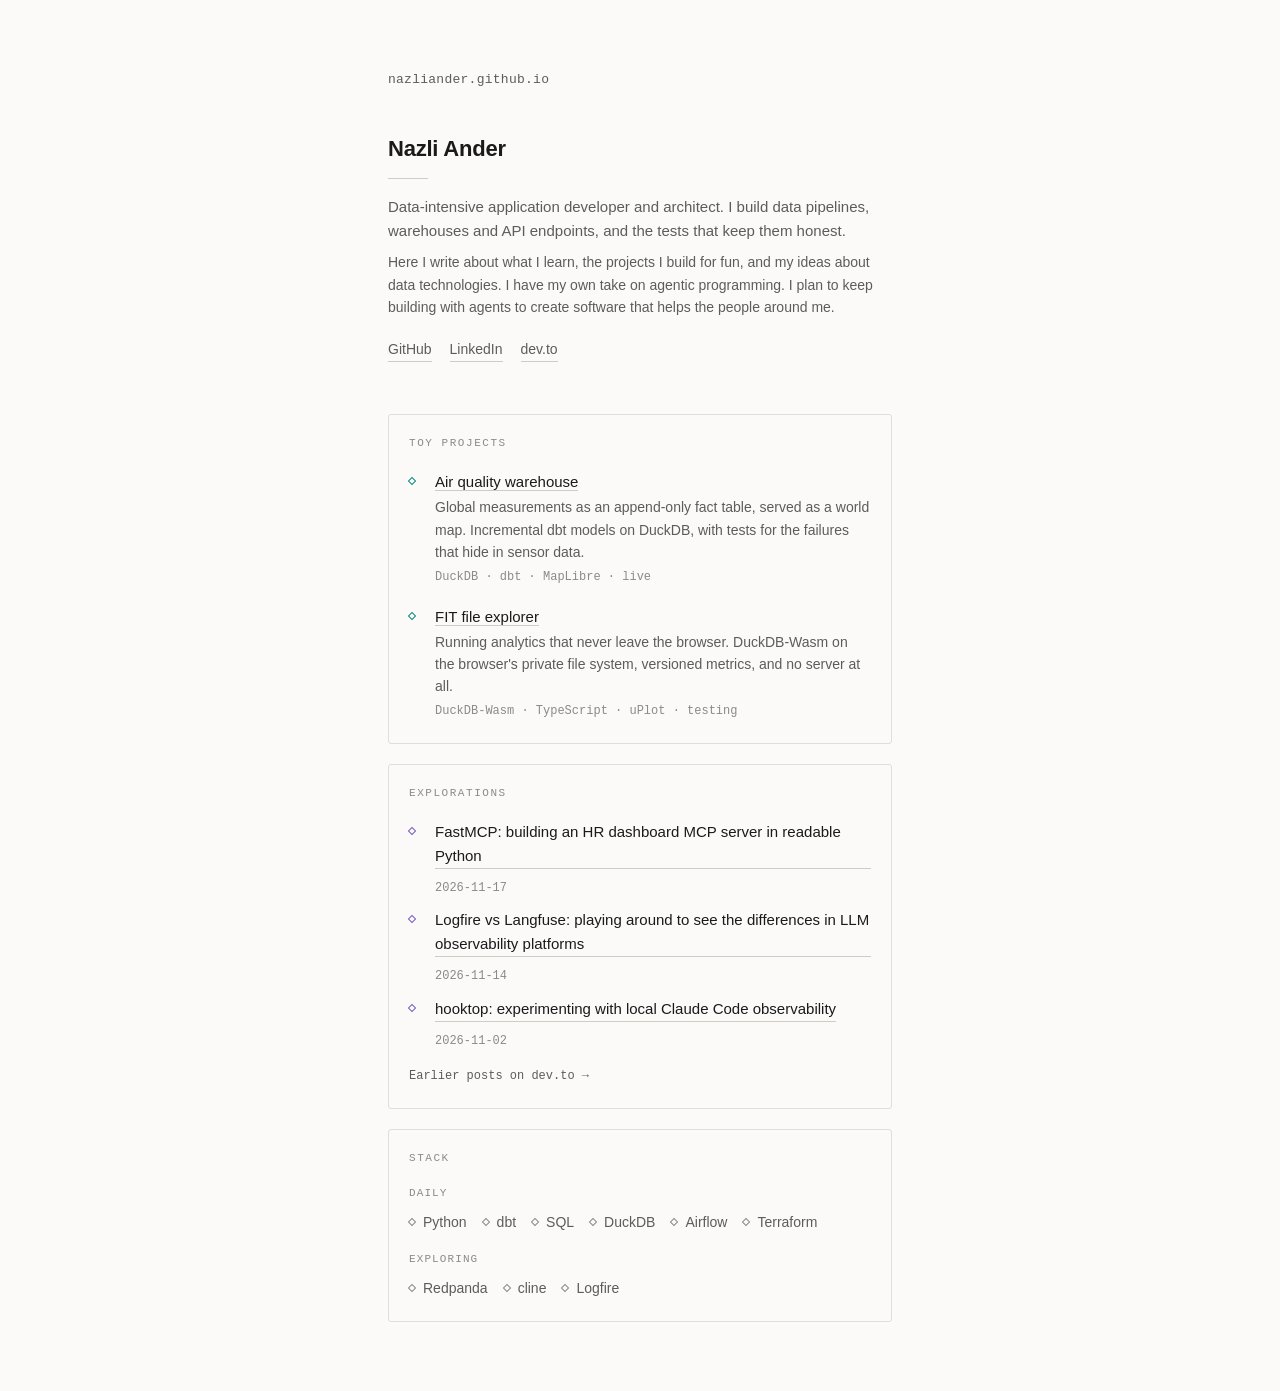
==== commit ccf2a399: "deploy: site build of 66a24ed" ====
--- a/index.html
+++ b/index.html
@@ -1,2 +1,2 @@
 <!DOCTYPE html><html lang="en"><head><meta charset="utf-8"><meta name="viewport" content="width=device-width, initial-scale=1"><title>Nazli Ander — data-intensive application developer</title><meta name="description" content="Data-intensive application developer and architect. I build data pipelines, warehouses and API endpoints, and the tests that keep them honest."><link rel="canonical" href="https://nazliander.github.io/"><meta property="og:type" content="profile"><meta property="og:site_name" content="Nazli Ander"><meta property="og:title" content="Nazli Ander — data-intensive application developer"><meta property="og:description" content="Data-intensive application developer and architect. I build data pipelines, warehouses and API endpoints, and the tests that keep them honest."><meta property="og:url" content="https://nazliander.github.io/"><meta property="og:image" content="https://nazliander.github.io/og.png"><meta property="og:image:width" content="1200"><meta property="og:image:height" content="630"><meta property="og:image:alt" content="Nazli Ander, Data-intensive application developer and architect. I build data pipelines, warehouses and API endpoints, and the tests that keep them honest."><meta name="twitter:card" content="summary_large_image"><meta name="twitter:title" content="Nazli Ander — data-intensive application developer"><meta name="twitter:description" content="Data-intensive application developer and architect. I build data pipelines, warehouses and API endpoints, and the tests that keep them honest."><meta name="twitter:image" content="https://nazliander.github.io/og.png"><script type="application/ld+json">{"@context":"https://schema.org","@type":"Person","name":"Nazli Ander","url":"https://nazliander.github.io/","description":"Data-intensive application developer and architect. I build data pipelines, warehouses and API endpoints, and the tests that keep them honest.","sameAs":["https://github.com/nazliander","https://www.linkedin.com/in/nazli-ander-33b428111/","https://dev.to/nazliander"]}</script><script defer src="https://static.cloudflareinsights.com/beacon.min.js" data-cf-beacon="{&quot;token&quot;: &quot;77f7c34b2c5643a896c90a469e544296&quot;}"></script><link rel="icon" type="image/svg+xml" href="/favicon.svg"><style>.fox[data-astro-cid-qw7fvuha]{--fox-cream:#f7f1e6;--fox-dark:#241c15;shape-rendering:crispedges;margin:1.75rem auto 0;display:block}.fox-paw[data-astro-cid-qw7fvuha]{transform-box:fill-box;transform-origin:100% 100%;animation:.82s ease-in-out infinite wave}@keyframes wave{0%,to{transform:rotate(-6deg)}50%{transform:rotate(-34deg)}}@media (prefers-reduced-motion:reduce){.fox-paw[data-astro-cid-qw7fvuha]{animation:none;transform:rotate(-28deg)}}
-</style><link rel="stylesheet" href="/_astro/global.CFjD3D1B.css"></head><body><main class="page"><button id="domain" class="domain" type="button" aria-expanded="false" aria-controls="fox">nazliander.github.io</button><h1 class="name">Nazli Ander</h1><hr class="rule"><p class="tagline">Data-intensive application developer and architect. I build data pipelines, warehouses and API endpoints, and the tests that keep them honest.</p><p class="intro">Here I write about what I learn, the projects I build for fun, and my ideas about data technologies. I have my own take on agentic programming. I plan to keep building with agents to create software that helps the people around me.</p><nav class="links"><a href="https://github.com/nazliander">GitHub</a><a href="https://www.linkedin.com/in/nazli-ander-33b428111/">LinkedIn</a><a href="https://dev.to/nazliander">dev.to</a></nav><section class="section"><h2>Toy projects</h2><ul class="items"><li class="item"><span class="bullet" style="--hue: var(--work)"></span><div><div class="item-title"><a href="/work/airquality/">Air quality warehouse</a></div><div class="item-summary">Global measurements as an append-only fact table, served as a world map. Incremental dbt models on DuckDB, with tests for the failures that hide in sensor data.</div><div class="item-meta">DuckDB · dbt · MapLibre · live</div></div></li><li class="item"><span class="bullet" style="--hue: var(--work)"></span><div><div class="item-title"><a href="/work/fit-file-explorer/">FIT file explorer</a></div><div class="item-summary">Running analytics that never leave the browser. DuckDB-Wasm on the browser&#39;s private file system, versioned metrics, and no server at all.</div><div class="item-meta">DuckDB-Wasm · TypeScript · uPlot · testing</div></div></li></ul></section><section class="section"><h2>Explorations</h2><ul class="items tight"><li class="item"><span class="bullet" style="--hue: var(--writing)"></span><div class="writing-row"><a class="item-title" href="/writing/logfire-vs-langfuse-playing-around-to-see-the-differences/">Logfire vs Langfuse: playing around to see the differences in LLM observability platforms</a><time class="date" datetime="2026-11-14">2026-11-14</time></div></li><li class="item"><span class="bullet" style="--hue: var(--writing)"></span><div class="writing-row"><a class="item-title" href="/writing/hooktop-experimenting-local-claude-code-observability/">hooktop: experimenting with local Claude Code observability</a><time class="date" datetime="2026-11-02">2026-11-02</time></div></li></ul><a class="more" href="/writing/">Earlier posts on dev.to →</a></section><section class="section"><h2>Stack</h2><div class="stack-group"><p class="stack-label">Daily</p><ul class="stack-list"><li><span class="bullet" style="--hue: var(--stack); margin-top: 0"></span>Python</li><li><span class="bullet" style="--hue: var(--stack); margin-top: 0"></span>dbt</li><li><span class="bullet" style="--hue: var(--stack); margin-top: 0"></span>SQL</li><li><span class="bullet" style="--hue: var(--stack); margin-top: 0"></span>DuckDB</li><li><span class="bullet" style="--hue: var(--stack); margin-top: 0"></span>Airflow</li><li><span class="bullet" style="--hue: var(--stack); margin-top: 0"></span>Terraform</li></ul></div><div class="stack-group"><p class="stack-label">Exploring</p><ul class="stack-list"><li><span class="bullet" style="--hue: var(--stack); margin-top: 0"></span>Redpanda</li><li><span class="bullet" style="--hue: var(--stack); margin-top: 0"></span>cline</li><li><span class="bullet" style="--hue: var(--stack); margin-top: 0"></span>Logfire</li></ul></div></section><div id="fox" hidden><svg class="fox" viewBox="0 0 75 65" width="150" height="130" role="img" aria-label="A small pixel fox waves." data-astro-cid-qw7fvuha><rect x="10" y="0" width="5" height="5" fill="var(--fox)" data-astro-cid-qw7fvuha></rect><rect x="15" y="0" width="5" height="5" fill="var(--fox)" data-astro-cid-qw7fvuha></rect><rect x="40" y="0" width="5" height="5" fill="var(--fox)" data-astro-cid-qw7fvuha></rect><rect x="45" y="0" width="5" height="5" fill="var(--fox)" data-astro-cid-qw7fvuha></rect><rect x="10" y="5" width="5" height="5" fill="var(--fox)" data-astro-cid-qw7fvuha></rect><rect x="15" y="5" width="5" height="5" fill="var(--fox-cream)" data-astro-cid-qw7fvuha></rect><rect x="20" y="5" width="5" height="5" fill="var(--fox)" data-astro-cid-qw7fvuha></rect><rect x="35" y="5" width="5" height="5" fill="var(--fox)" data-astro-cid-qw7fvuha></rect><rect x="40" y="5" width="5" height="5" fill="var(--fox-cream)" data-astro-cid-qw7fvuha></rect><rect x="45" y="5" width="5" height="5" fill="var(--fox)" data-astro-cid-qw7fvuha></rect><rect x="10" y="10" width="5" height="5" fill="var(--fox)" data-astro-cid-qw7fvuha></rect><rect x="15" y="10" width="5" height="5" fill="var(--fox)" data-astro-cid-qw7fvuha></rect><rect x="20" y="10" width="5" height="5" fill="var(--fox)" data-astro-cid-qw7fvuha></rect><rect x="25" y="10" width="5" height="5" fill="var(--fox)" data-astro-cid-qw7fvuha></rect><rect x="30" y="10" width="5" height="5" fill="var(--fox)" data-astro-cid-qw7fvuha></rect><rect x="35" y="10" width="5" height="5" fill="var(--fox)" data-astro-cid-qw7fvuha></rect><rect x="40" y="10" width="5" height="5" fill="var(--fox)" data-astro-cid-qw7fvuha></rect><rect x="45" y="10" width="5" height="5" fill="var(--fox)" data-astro-cid-qw7fvuha></rect><rect x="10" y="15" width="5" height="5" fill="var(--fox)" data-astro-cid-qw7fvuha></rect><rect x="15" y="15" width="5" height="5" fill="var(--fox-dark)" data-astro-cid-qw7fvuha></rect><rect x="20" y="15" width="5" height="5" fill="var(--fox)" data-astro-cid-qw7fvuha></rect><rect x="25" y="15" width="5" height="5" fill="var(--fox)" data-astro-cid-qw7fvuha></rect><rect x="30" y="15" width="5" height="5" fill="var(--fox)" data-astro-cid-qw7fvuha></rect><rect x="35" y="15" width="5" height="5" fill="var(--fox)" data-astro-cid-qw7fvuha></rect><rect x="40" y="15" width="5" height="5" fill="var(--fox-dark)" data-astro-cid-qw7fvuha></rect><rect x="45" y="15" width="5" height="5" fill="var(--fox)" data-astro-cid-qw7fvuha></rect><rect x="10" y="20" width="5" height="5" fill="var(--fox)" data-astro-cid-qw7fvuha></rect><rect x="15" y="20" width="5" height="5" fill="var(--fox)" data-astro-cid-qw7fvuha></rect><rect x="20" y="20" width="5" height="5" fill="var(--fox-cream)" data-astro-cid-qw7fvuha></rect><rect x="25" y="20" width="5" height="5" fill="var(--fox-cream)" data-astro-cid-qw7fvuha></rect><rect x="30" y="20" width="5" height="5" fill="var(--fox-cream)" data-astro-cid-qw7fvuha></rect><rect x="35" y="20" width="5" height="5" fill="var(--fox-cream)" data-astro-cid-qw7fvuha></rect><rect x="40" y="20" width="5" height="5" fill="var(--fox)" data-astro-cid-qw7fvuha></rect><rect x="45" y="20" width="5" height="5" fill="var(--fox)" data-astro-cid-qw7fvuha></rect><rect x="15" y="25" width="5" height="5" fill="var(--fox)" data-astro-cid-qw7fvuha></rect><rect x="20" y="25" width="5" height="5" fill="var(--fox-cream)" data-astro-cid-qw7fvuha></rect><rect x="25" y="25" width="5" height="5" fill="var(--fox-dark)" data-astro-cid-qw7fvuha></rect><rect x="30" y="25" width="5" height="5" fill="var(--fox-dark)" data-astro-cid-qw7fvuha></rect><rect x="35" y="25" width="5" height="5" fill="var(--fox-cream)" data-astro-cid-qw7fvuha></rect><rect x="40" y="25" width="5" height="5" fill="var(--fox)" data-astro-cid-qw7fvuha></rect><rect x="15" y="30" width="5" height="5" fill="var(--fox)" data-astro-cid-qw7fvuha></rect><rect x="20" y="30" width="5" height="5" fill="var(--fox)" data-astro-cid-qw7fvuha></rect><rect x="25" y="30" width="5" height="5" fill="var(--fox-cream)" data-astro-cid-qw7fvuha></rect><rect x="30" y="30" width="5" height="5" fill="var(--fox-cream)" data-astro-cid-qw7fvuha></rect><rect x="35" y="30" width="5" height="5" fill="var(--fox)" data-astro-cid-qw7fvuha></rect><rect x="40" y="30" width="5" height="5" fill="var(--fox)" data-astro-cid-qw7fvuha></rect><rect x="10" y="35" width="5" height="5" fill="var(--fox)" data-astro-cid-qw7fvuha></rect><rect x="15" y="35" width="5" height="5" fill="var(--fox)" data-astro-cid-qw7fvuha></rect><rect x="20" y="35" width="5" height="5" fill="var(--fox)" data-astro-cid-qw7fvuha></rect><rect x="25" y="35" width="5" height="5" fill="var(--fox)" data-astro-cid-qw7fvuha></rect><rect x="30" y="35" width="5" height="5" fill="var(--fox)" data-astro-cid-qw7fvuha></rect><rect x="35" y="35" width="5" height="5" fill="var(--fox)" data-astro-cid-qw7fvuha></rect><rect x="40" y="35" width="5" height="5" fill="var(--fox)" data-astro-cid-qw7fvuha></rect><rect x="45" y="35" width="5" height="5" fill="var(--fox)" data-astro-cid-qw7fvuha></rect><rect x="55" y="35" width="5" height="5" fill="var(--fox-cream)" data-astro-cid-qw7fvuha></rect><rect x="10" y="40" width="5" height="5" fill="var(--fox)" data-astro-cid-qw7fvuha></rect><rect x="15" y="40" width="5" height="5" fill="var(--fox)" data-astro-cid-qw7fvuha></rect><rect x="20" y="40" width="5" height="5" fill="var(--fox-cream)" data-astro-cid-qw7fvuha></rect><rect x="25" y="40" width="5" height="5" fill="var(--fox-cream)" data-astro-cid-qw7fvuha></rect><rect x="30" y="40" width="5" height="5" fill="var(--fox-cream)" data-astro-cid-qw7fvuha></rect><rect x="35" y="40" width="5" height="5" fill="var(--fox-cream)" data-astro-cid-qw7fvuha></rect><rect x="40" y="40" width="5" height="5" fill="var(--fox)" data-astro-cid-qw7fvuha></rect><rect x="45" y="40" width="5" height="5" fill="var(--fox)" data-astro-cid-qw7fvuha></rect><rect x="55" y="40" width="5" height="5" fill="var(--fox)" data-astro-cid-qw7fvuha></rect><rect x="10" y="45" width="5" height="5" fill="var(--fox)" data-astro-cid-qw7fvuha></rect><rect x="15" y="45" width="5" height="5" fill="var(--fox)" data-astro-cid-qw7fvuha></rect><rect x="20" y="45" width="5" height="5" fill="var(--fox-cream)" data-astro-cid-qw7fvuha></rect><rect x="25" y="45" width="5" height="5" fill="var(--fox-cream)" data-astro-cid-qw7fvuha></rect><rect x="30" y="45" width="5" height="5" fill="var(--fox-cream)" data-astro-cid-qw7fvuha></rect><rect x="35" y="45" width="5" height="5" fill="var(--fox-cream)" data-astro-cid-qw7fvuha></rect><rect x="40" y="45" width="5" height="5" fill="var(--fox)" data-astro-cid-qw7fvuha></rect><rect x="45" y="45" width="5" height="5" fill="var(--fox)" data-astro-cid-qw7fvuha></rect><rect x="55" y="45" width="5" height="5" fill="var(--fox)" data-astro-cid-qw7fvuha></rect><rect x="10" y="50" width="5" height="5" fill="var(--fox)" data-astro-cid-qw7fvuha></rect><rect x="15" y="50" width="5" height="5" fill="var(--fox)" data-astro-cid-qw7fvuha></rect><rect x="20" y="50" width="5" height="5" fill="var(--fox-cream)" data-astro-cid-qw7fvuha></rect><rect x="25" y="50" width="5" height="5" fill="var(--fox-cream)" data-astro-cid-qw7fvuha></rect><rect x="30" y="50" width="5" height="5" fill="var(--fox-cream)" data-astro-cid-qw7fvuha></rect><rect x="35" y="50" width="5" height="5" fill="var(--fox-cream)" data-astro-cid-qw7fvuha></rect><rect x="40" y="50" width="5" height="5" fill="var(--fox)" data-astro-cid-qw7fvuha></rect><rect x="45" y="50" width="5" height="5" fill="var(--fox)" data-astro-cid-qw7fvuha></rect><rect x="50" y="50" width="5" height="5" fill="var(--fox)" data-astro-cid-qw7fvuha></rect><rect x="55" y="50" width="5" height="5" fill="var(--fox)" data-astro-cid-qw7fvuha></rect><rect x="10" y="55" width="5" height="5" fill="var(--fox)" data-astro-cid-qw7fvuha></rect><rect x="15" y="55" width="5" height="5" fill="var(--fox)" data-astro-cid-qw7fvuha></rect><rect x="20" y="55" width="5" height="5" fill="var(--fox)" data-astro-cid-qw7fvuha></rect><rect x="25" y="55" width="5" height="5" fill="var(--fox)" data-astro-cid-qw7fvuha></rect><rect x="30" y="55" width="5" height="5" fill="var(--fox)" data-astro-cid-qw7fvuha></rect><rect x="35" y="55" width="5" height="5" fill="var(--fox)" data-astro-cid-qw7fvuha></rect><rect x="40" y="55" width="5" height="5" fill="var(--fox)" data-astro-cid-qw7fvuha></rect><rect x="45" y="55" width="5" height="5" fill="var(--fox)" data-astro-cid-qw7fvuha></rect><rect x="10" y="60" width="5" height="5" fill="var(--fox-cream)" data-astro-cid-qw7fvuha></rect><rect x="15" y="60" width="5" height="5" fill="var(--fox-cream)" data-astro-cid-qw7fvuha></rect><rect x="20" y="60" width="5" height="5" fill="var(--fox)" data-astro-cid-qw7fvuha></rect><rect x="25" y="60" width="5" height="5" fill="var(--fox)" data-astro-cid-qw7fvuha></rect><rect x="30" y="60" width="5" height="5" fill="var(--fox)" data-astro-cid-qw7fvuha></rect><rect x="35" y="60" width="5" height="5" fill="var(--fox)" data-astro-cid-qw7fvuha></rect><rect x="40" y="60" width="5" height="5" fill="var(--fox-cream)" data-astro-cid-qw7fvuha></rect><rect x="45" y="60" width="5" height="5" fill="var(--fox-cream)" data-astro-cid-qw7fvuha></rect><g class="fox-paw" data-astro-cid-qw7fvuha><rect x="5" y="30" width="5" height="5" fill="var(--fox)" data-astro-cid-qw7fvuha></rect><rect x="0" y="35" width="5" height="5" fill="var(--fox)" data-astro-cid-qw7fvuha></rect><rect x="5" y="35" width="5" height="5" fill="var(--fox)" data-astro-cid-qw7fvuha></rect><rect x="5" y="40" width="5" height="5" fill="var(--fox)" data-astro-cid-qw7fvuha></rect></g></svg></div></main><script type="module">var e=document.getElementById(`domain`),t=document.getElementById(`fox`);e?.addEventListener(`click`,()=>{let n=!t.hidden;t.hidden=n,e.setAttribute(`aria-expanded`,String(!n)),n||t.scrollIntoView({behavior:`smooth`,block:`nearest`})});</script></body></html>+</style><link rel="stylesheet" href="/_astro/global.DUYhZEvP.css"></head><body><main class="page"><button id="domain" class="domain" type="button" aria-expanded="false" aria-controls="fox">nazliander.github.io</button><h1 class="name">Nazli Ander</h1><hr class="rule"><p class="tagline">Data-intensive application developer and architect. I build data pipelines, warehouses and API endpoints, and the tests that keep them honest.</p><p class="intro">Here I write about what I learn, the projects I build for fun, and my ideas about data technologies. I have my own take on agentic programming. I plan to keep building with agents to create software that helps the people around me.</p><nav class="links"><a href="https://github.com/nazliander">GitHub</a><a href="https://www.linkedin.com/in/nazli-ander-33b428111/">LinkedIn</a><a href="https://dev.to/nazliander">dev.to</a></nav><section class="section"><h2>Toy projects</h2><ul class="items"><li class="item"><span class="bullet" style="--hue: var(--work)"></span><div><div class="item-title"><a href="/work/airquality/">Air quality warehouse</a></div><div class="item-summary">Global measurements as an append-only fact table, served as a world map. Incremental dbt models on DuckDB, with tests for the failures that hide in sensor data.</div><div class="item-meta">DuckDB · dbt · MapLibre · live</div></div></li><li class="item"><span class="bullet" style="--hue: var(--work)"></span><div><div class="item-title"><a href="/work/fit-file-explorer/">FIT file explorer</a></div><div class="item-summary">Running analytics that never leave the browser. DuckDB-Wasm on the browser&#39;s private file system, versioned metrics, and no server at all.</div><div class="item-meta">DuckDB-Wasm · TypeScript · uPlot · testing</div></div></li></ul></section><section class="section"><h2>Explorations</h2><ul class="items tight"><li class="item"><span class="bullet" style="--hue: var(--writing)"></span><div class="writing-row"><a class="item-title" href="/writing/fastmcp-building-an-hr-dashboard-mcp-server-in-readable-python/">FastMCP: building an HR dashboard MCP server in readable Python</a><time class="date" datetime="2026-11-17">2026-11-17</time></div></li><li class="item"><span class="bullet" style="--hue: var(--writing)"></span><div class="writing-row"><a class="item-title" href="/writing/logfire-vs-langfuse-playing-around-to-see-the-differences/">Logfire vs Langfuse: playing around to see the differences in LLM observability platforms</a><time class="date" datetime="2026-11-14">2026-11-14</time></div></li><li class="item"><span class="bullet" style="--hue: var(--writing)"></span><div class="writing-row"><a class="item-title" href="/writing/hooktop-experimenting-local-claude-code-observability/">hooktop: experimenting with local Claude Code observability</a><time class="date" datetime="2026-11-02">2026-11-02</time></div></li></ul><a class="more" href="/writing/">Earlier posts on dev.to →</a></section><section class="section"><h2>Stack</h2><div class="stack-group"><p class="stack-label">Daily</p><ul class="stack-list"><li><span class="bullet" style="--hue: var(--stack); margin-top: 0"></span>Python</li><li><span class="bullet" style="--hue: var(--stack); margin-top: 0"></span>dbt</li><li><span class="bullet" style="--hue: var(--stack); margin-top: 0"></span>SQL</li><li><span class="bullet" style="--hue: var(--stack); margin-top: 0"></span>DuckDB</li><li><span class="bullet" style="--hue: var(--stack); margin-top: 0"></span>Airflow</li><li><span class="bullet" style="--hue: var(--stack); margin-top: 0"></span>Terraform</li></ul></div><div class="stack-group"><p class="stack-label">Exploring</p><ul class="stack-list"><li><span class="bullet" style="--hue: var(--stack); margin-top: 0"></span>Redpanda</li><li><span class="bullet" style="--hue: var(--stack); margin-top: 0"></span>cline</li><li><span class="bullet" style="--hue: var(--stack); margin-top: 0"></span>Logfire</li></ul></div></section><div id="fox" hidden><svg class="fox" viewBox="0 0 75 65" width="150" height="130" role="img" aria-label="A small pixel fox waves." data-astro-cid-qw7fvuha><rect x="10" y="0" width="5" height="5" fill="var(--fox)" data-astro-cid-qw7fvuha></rect><rect x="15" y="0" width="5" height="5" fill="var(--fox)" data-astro-cid-qw7fvuha></rect><rect x="40" y="0" width="5" height="5" fill="var(--fox)" data-astro-cid-qw7fvuha></rect><rect x="45" y="0" width="5" height="5" fill="var(--fox)" data-astro-cid-qw7fvuha></rect><rect x="10" y="5" width="5" height="5" fill="var(--fox)" data-astro-cid-qw7fvuha></rect><rect x="15" y="5" width="5" height="5" fill="var(--fox-cream)" data-astro-cid-qw7fvuha></rect><rect x="20" y="5" width="5" height="5" fill="var(--fox)" data-astro-cid-qw7fvuha></rect><rect x="35" y="5" width="5" height="5" fill="var(--fox)" data-astro-cid-qw7fvuha></rect><rect x="40" y="5" width="5" height="5" fill="var(--fox-cream)" data-astro-cid-qw7fvuha></rect><rect x="45" y="5" width="5" height="5" fill="var(--fox)" data-astro-cid-qw7fvuha></rect><rect x="10" y="10" width="5" height="5" fill="var(--fox)" data-astro-cid-qw7fvuha></rect><rect x="15" y="10" width="5" height="5" fill="var(--fox)" data-astro-cid-qw7fvuha></rect><rect x="20" y="10" width="5" height="5" fill="var(--fox)" data-astro-cid-qw7fvuha></rect><rect x="25" y="10" width="5" height="5" fill="var(--fox)" data-astro-cid-qw7fvuha></rect><rect x="30" y="10" width="5" height="5" fill="var(--fox)" data-astro-cid-qw7fvuha></rect><rect x="35" y="10" width="5" height="5" fill="var(--fox)" data-astro-cid-qw7fvuha></rect><rect x="40" y="10" width="5" height="5" fill="var(--fox)" data-astro-cid-qw7fvuha></rect><rect x="45" y="10" width="5" height="5" fill="var(--fox)" data-astro-cid-qw7fvuha></rect><rect x="10" y="15" width="5" height="5" fill="var(--fox)" data-astro-cid-qw7fvuha></rect><rect x="15" y="15" width="5" height="5" fill="var(--fox-dark)" data-astro-cid-qw7fvuha></rect><rect x="20" y="15" width="5" height="5" fill="var(--fox)" data-astro-cid-qw7fvuha></rect><rect x="25" y="15" width="5" height="5" fill="var(--fox)" data-astro-cid-qw7fvuha></rect><rect x="30" y="15" width="5" height="5" fill="var(--fox)" data-astro-cid-qw7fvuha></rect><rect x="35" y="15" width="5" height="5" fill="var(--fox)" data-astro-cid-qw7fvuha></rect><rect x="40" y="15" width="5" height="5" fill="var(--fox-dark)" data-astro-cid-qw7fvuha></rect><rect x="45" y="15" width="5" height="5" fill="var(--fox)" data-astro-cid-qw7fvuha></rect><rect x="10" y="20" width="5" height="5" fill="var(--fox)" data-astro-cid-qw7fvuha></rect><rect x="15" y="20" width="5" height="5" fill="var(--fox)" data-astro-cid-qw7fvuha></rect><rect x="20" y="20" width="5" height="5" fill="var(--fox-cream)" data-astro-cid-qw7fvuha></rect><rect x="25" y="20" width="5" height="5" fill="var(--fox-cream)" data-astro-cid-qw7fvuha></rect><rect x="30" y="20" width="5" height="5" fill="var(--fox-cream)" data-astro-cid-qw7fvuha></rect><rect x="35" y="20" width="5" height="5" fill="var(--fox-cream)" data-astro-cid-qw7fvuha></rect><rect x="40" y="20" width="5" height="5" fill="var(--fox)" data-astro-cid-qw7fvuha></rect><rect x="45" y="20" width="5" height="5" fill="var(--fox)" data-astro-cid-qw7fvuha></rect><rect x="15" y="25" width="5" height="5" fill="var(--fox)" data-astro-cid-qw7fvuha></rect><rect x="20" y="25" width="5" height="5" fill="var(--fox-cream)" data-astro-cid-qw7fvuha></rect><rect x="25" y="25" width="5" height="5" fill="var(--fox-dark)" data-astro-cid-qw7fvuha></rect><rect x="30" y="25" width="5" height="5" fill="var(--fox-dark)" data-astro-cid-qw7fvuha></rect><rect x="35" y="25" width="5" height="5" fill="var(--fox-cream)" data-astro-cid-qw7fvuha></rect><rect x="40" y="25" width="5" height="5" fill="var(--fox)" data-astro-cid-qw7fvuha></rect><rect x="15" y="30" width="5" height="5" fill="var(--fox)" data-astro-cid-qw7fvuha></rect><rect x="20" y="30" width="5" height="5" fill="var(--fox)" data-astro-cid-qw7fvuha></rect><rect x="25" y="30" width="5" height="5" fill="var(--fox-cream)" data-astro-cid-qw7fvuha></rect><rect x="30" y="30" width="5" height="5" fill="var(--fox-cream)" data-astro-cid-qw7fvuha></rect><rect x="35" y="30" width="5" height="5" fill="var(--fox)" data-astro-cid-qw7fvuha></rect><rect x="40" y="30" width="5" height="5" fill="var(--fox)" data-astro-cid-qw7fvuha></rect><rect x="10" y="35" width="5" height="5" fill="var(--fox)" data-astro-cid-qw7fvuha></rect><rect x="15" y="35" width="5" height="5" fill="var(--fox)" data-astro-cid-qw7fvuha></rect><rect x="20" y="35" width="5" height="5" fill="var(--fox)" data-astro-cid-qw7fvuha></rect><rect x="25" y="35" width="5" height="5" fill="var(--fox)" data-astro-cid-qw7fvuha></rect><rect x="30" y="35" width="5" height="5" fill="var(--fox)" data-astro-cid-qw7fvuha></rect><rect x="35" y="35" width="5" height="5" fill="var(--fox)" data-astro-cid-qw7fvuha></rect><rect x="40" y="35" width="5" height="5" fill="var(--fox)" data-astro-cid-qw7fvuha></rect><rect x="45" y="35" width="5" height="5" fill="var(--fox)" data-astro-cid-qw7fvuha></rect><rect x="55" y="35" width="5" height="5" fill="var(--fox-cream)" data-astro-cid-qw7fvuha></rect><rect x="10" y="40" width="5" height="5" fill="var(--fox)" data-astro-cid-qw7fvuha></rect><rect x="15" y="40" width="5" height="5" fill="var(--fox)" data-astro-cid-qw7fvuha></rect><rect x="20" y="40" width="5" height="5" fill="var(--fox-cream)" data-astro-cid-qw7fvuha></rect><rect x="25" y="40" width="5" height="5" fill="var(--fox-cream)" data-astro-cid-qw7fvuha></rect><rect x="30" y="40" width="5" height="5" fill="var(--fox-cream)" data-astro-cid-qw7fvuha></rect><rect x="35" y="40" width="5" height="5" fill="var(--fox-cream)" data-astro-cid-qw7fvuha></rect><rect x="40" y="40" width="5" height="5" fill="var(--fox)" data-astro-cid-qw7fvuha></rect><rect x="45" y="40" width="5" height="5" fill="var(--fox)" data-astro-cid-qw7fvuha></rect><rect x="55" y="40" width="5" height="5" fill="var(--fox)" data-astro-cid-qw7fvuha></rect><rect x="10" y="45" width="5" height="5" fill="var(--fox)" data-astro-cid-qw7fvuha></rect><rect x="15" y="45" width="5" height="5" fill="var(--fox)" data-astro-cid-qw7fvuha></rect><rect x="20" y="45" width="5" height="5" fill="var(--fox-cream)" data-astro-cid-qw7fvuha></rect><rect x="25" y="45" width="5" height="5" fill="var(--fox-cream)" data-astro-cid-qw7fvuha></rect><rect x="30" y="45" width="5" height="5" fill="var(--fox-cream)" data-astro-cid-qw7fvuha></rect><rect x="35" y="45" width="5" height="5" fill="var(--fox-cream)" data-astro-cid-qw7fvuha></rect><rect x="40" y="45" width="5" height="5" fill="var(--fox)" data-astro-cid-qw7fvuha></rect><rect x="45" y="45" width="5" height="5" fill="var(--fox)" data-astro-cid-qw7fvuha></rect><rect x="55" y="45" width="5" height="5" fill="var(--fox)" data-astro-cid-qw7fvuha></rect><rect x="10" y="50" width="5" height="5" fill="var(--fox)" data-astro-cid-qw7fvuha></rect><rect x="15" y="50" width="5" height="5" fill="var(--fox)" data-astro-cid-qw7fvuha></rect><rect x="20" y="50" width="5" height="5" fill="var(--fox-cream)" data-astro-cid-qw7fvuha></rect><rect x="25" y="50" width="5" height="5" fill="var(--fox-cream)" data-astro-cid-qw7fvuha></rect><rect x="30" y="50" width="5" height="5" fill="var(--fox-cream)" data-astro-cid-qw7fvuha></rect><rect x="35" y="50" width="5" height="5" fill="var(--fox-cream)" data-astro-cid-qw7fvuha></rect><rect x="40" y="50" width="5" height="5" fill="var(--fox)" data-astro-cid-qw7fvuha></rect><rect x="45" y="50" width="5" height="5" fill="var(--fox)" data-astro-cid-qw7fvuha></rect><rect x="50" y="50" width="5" height="5" fill="var(--fox)" data-astro-cid-qw7fvuha></rect><rect x="55" y="50" width="5" height="5" fill="var(--fox)" data-astro-cid-qw7fvuha></rect><rect x="10" y="55" width="5" height="5" fill="var(--fox)" data-astro-cid-qw7fvuha></rect><rect x="15" y="55" width="5" height="5" fill="var(--fox)" data-astro-cid-qw7fvuha></rect><rect x="20" y="55" width="5" height="5" fill="var(--fox)" data-astro-cid-qw7fvuha></rect><rect x="25" y="55" width="5" height="5" fill="var(--fox)" data-astro-cid-qw7fvuha></rect><rect x="30" y="55" width="5" height="5" fill="var(--fox)" data-astro-cid-qw7fvuha></rect><rect x="35" y="55" width="5" height="5" fill="var(--fox)" data-astro-cid-qw7fvuha></rect><rect x="40" y="55" width="5" height="5" fill="var(--fox)" data-astro-cid-qw7fvuha></rect><rect x="45" y="55" width="5" height="5" fill="var(--fox)" data-astro-cid-qw7fvuha></rect><rect x="10" y="60" width="5" height="5" fill="var(--fox-cream)" data-astro-cid-qw7fvuha></rect><rect x="15" y="60" width="5" height="5" fill="var(--fox-cream)" data-astro-cid-qw7fvuha></rect><rect x="20" y="60" width="5" height="5" fill="var(--fox)" data-astro-cid-qw7fvuha></rect><rect x="25" y="60" width="5" height="5" fill="var(--fox)" data-astro-cid-qw7fvuha></rect><rect x="30" y="60" width="5" height="5" fill="var(--fox)" data-astro-cid-qw7fvuha></rect><rect x="35" y="60" width="5" height="5" fill="var(--fox)" data-astro-cid-qw7fvuha></rect><rect x="40" y="60" width="5" height="5" fill="var(--fox-cream)" data-astro-cid-qw7fvuha></rect><rect x="45" y="60" width="5" height="5" fill="var(--fox-cream)" data-astro-cid-qw7fvuha></rect><g class="fox-paw" data-astro-cid-qw7fvuha><rect x="5" y="30" width="5" height="5" fill="var(--fox)" data-astro-cid-qw7fvuha></rect><rect x="0" y="35" width="5" height="5" fill="var(--fox)" data-astro-cid-qw7fvuha></rect><rect x="5" y="35" width="5" height="5" fill="var(--fox)" data-astro-cid-qw7fvuha></rect><rect x="5" y="40" width="5" height="5" fill="var(--fox)" data-astro-cid-qw7fvuha></rect></g></svg></div></main><script type="module">var e=document.getElementById(`domain`),t=document.getElementById(`fox`);e?.addEventListener(`click`,()=>{let n=!t.hidden;t.hidden=n,e.setAttribute(`aria-expanded`,String(!n)),n||t.scrollIntoView({behavior:`smooth`,block:`nearest`})});</script></body></html>
--- a/_astro/global.DUYhZEvP.css
+++ b/_astro/global.DUYhZEvP.css
@@ -0,0 +1 @@
+:root{color-scheme:light dark;--mono:ui-monospace, SFMono-Regular, "SF Mono", Menlo, Consolas, monospace;--sans:-apple-system, BlinkMacSystemFont, "Segoe UI", Inter, Helvetica, Arial, sans-serif;--bg:#fbfaf8;--fg:#1a1a1a;--fg-dim:#5c5c5c;--fg-faint:#8a8a8a;--hairline:#e0ded9;--hairline-strong:#cfccc5;--work:#0f8a7e;--writing:#7a5cc4;--stack:#8a8a8a;--ok:#2ea043;--fox:#e8792b;--measure:34rem}@media (prefers-color-scheme:dark){:root{--bg:#111110;--fg:#ececea;--fg-dim:#a3a09a;--fg-faint:#6f6c67;--hairline:#2a2927;--hairline-strong:#3d3b38;--work:#3fd0bd;--writing:#b49bf0;--stack:#7e7b76;--ok:#3fb950;--fox:#ff9448}}*,:before,:after{box-sizing:border-box}body{background:var(--bg);color:var(--fg);font-family:var(--sans);-webkit-font-smoothing:antialiased;margin:0;font-size:15px;line-height:1.6}a{color:inherit;border-bottom:1px solid var(--hairline-strong);text-decoration:none}a:hover{border-bottom-color:currentColor}a:focus-visible{outline:2px solid var(--work);outline-offset:3px;border-radius:2px}.page{max-width:var(--measure);margin:0 auto;padding-block:4.5rem 3rem;padding-inline:1.25rem}.domain{font-family:var(--mono);letter-spacing:.02em;color:var(--fg-dim);cursor:pointer;background:0 0;border:0;margin:0 0 2.75rem;padding:0;font-size:.8125rem;display:block}.domain:hover{color:var(--fg)}.domain:focus-visible{outline:2px solid var(--fox);outline-offset:4px;border-radius:2px}.name{letter-spacing:-.01em;margin:0 0 .375rem;font-size:1.375rem;font-weight:600}.rule{background:var(--hairline-strong);border:0;width:2.5rem;height:1px;margin:.75rem 0 1rem}.tagline{color:var(--fg-dim);margin:0 0 1rem}.intro{color:var(--fg-dim);margin:-.5rem 0 1.25rem;font-size:.875rem}.links{flex-wrap:wrap;gap:1.125rem;margin:0 0 3.25rem;font-size:.875rem;display:flex}.links a{color:var(--fg-dim)}.links a:hover{color:var(--fg)}.section{border:1px solid var(--hairline);border-radius:3px;margin-bottom:1.25rem;padding:1.25rem 1.25rem 1.35rem}.section h2{font-family:var(--mono);letter-spacing:.14em;text-transform:uppercase;color:var(--fg-faint);flex-wrap:wrap;justify-content:space-between;align-items:baseline;gap:.375rem 1rem;margin:0 0 1.125rem;font-size:.6875rem;font-weight:500;display:flex}.note{font-family:var(--mono);letter-spacing:.04em;text-transform:none;color:var(--fg-faint);font-size:.6875rem}.items{gap:1.125rem;margin:0;padding:0;list-style:none;display:grid}.items.tight{gap:.625rem}.item{grid-template-columns:.875rem 1fr;align-items:start;column-gap:.75rem;display:grid}.bullet{border:1px solid var(--hue);width:6px;height:6px;margin-top:.5rem;transform:rotate(45deg)}.item-title{font-weight:500}.item-summary{color:var(--fg-dim);margin-top:.125rem;font-size:.875rem}.item-meta{font-family:var(--mono);color:var(--fg-faint);margin-top:.25rem;font-size:.75rem}.date{font-family:var(--mono);color:var(--fg-faint);font-size:.75rem}.writing-row{flex-wrap:wrap;align-items:baseline;gap:.625rem;display:flex}.stack-group+.stack-group{margin-top:1.125rem}.stack-label{font-family:var(--mono);letter-spacing:.1em;text-transform:uppercase;color:var(--fg-faint);margin:0 0 .5rem;font-size:.6875rem}.stack-list{flex-wrap:wrap;gap:.5rem 1rem;margin:0;padding:0;font-size:.875rem;list-style:none;display:flex}.stack-list li{color:var(--fg-dim);align-items:center;gap:.5rem;display:flex}.more{font-family:var(--mono);color:var(--fg-dim);border:0;margin-top:1rem;font-size:.75rem;display:inline-block}.more:hover{color:var(--fg)}.empty{color:var(--fg-faint);font-size:.875rem;font-style:italic}.footer{font-family:var(--mono);color:var(--fg-faint);align-items:center;gap:.5rem;margin-top:2.25rem;font-size:.75rem;display:flex}.dot{background:var(--ok);border-radius:50%;flex:none;width:7px;height:7px}.dot.warn{background:var(--fox)}@media (width<=420px){.page{padding-block:3rem 2.5rem}}.prose .diagram{width:min(56rem,100vw - 2.5rem);margin:1.5rem 0 1.75rem;position:relative;left:50%;overflow-x:auto;transform:translate(-50%)}.prose .diagram svg{max-width:100%;height:auto;margin:0 auto;display:block}.prose .diagram-legend{color:var(--fg-dim);flex-wrap:wrap;align-items:center;gap:.5rem 1.25rem;margin:-.75rem 0 1.5rem;font-size:.8125rem;display:flex}.prose .diagram-legend .key{vertical-align:middle;border-top:2px dashed;width:1.5rem;margin-right:.5rem;display:inline-block}.prose .diagram-legend .key-daily{border-color:#0f8a7e}.prose .diagram-legend .key-reference{border-color:#8a8a8a}.prose table{border-collapse:collapse;width:100%;margin:0 0 1.25rem;font-size:.875rem}.prose th{text-align:left;color:var(--fg-faint);font-weight:500;font-family:var(--mono);text-transform:uppercase;letter-spacing:.08em;border-bottom:1px solid var(--hairline);padding:.5rem .75rem .5rem 0;font-size:.6875rem}.prose td{border-bottom:1px solid var(--hairline);vertical-align:top;padding:.5rem .75rem .5rem 0}.prose img+em{color:var(--fg-dim);margin-top:-.5rem;font-size:.8125rem;display:block}
